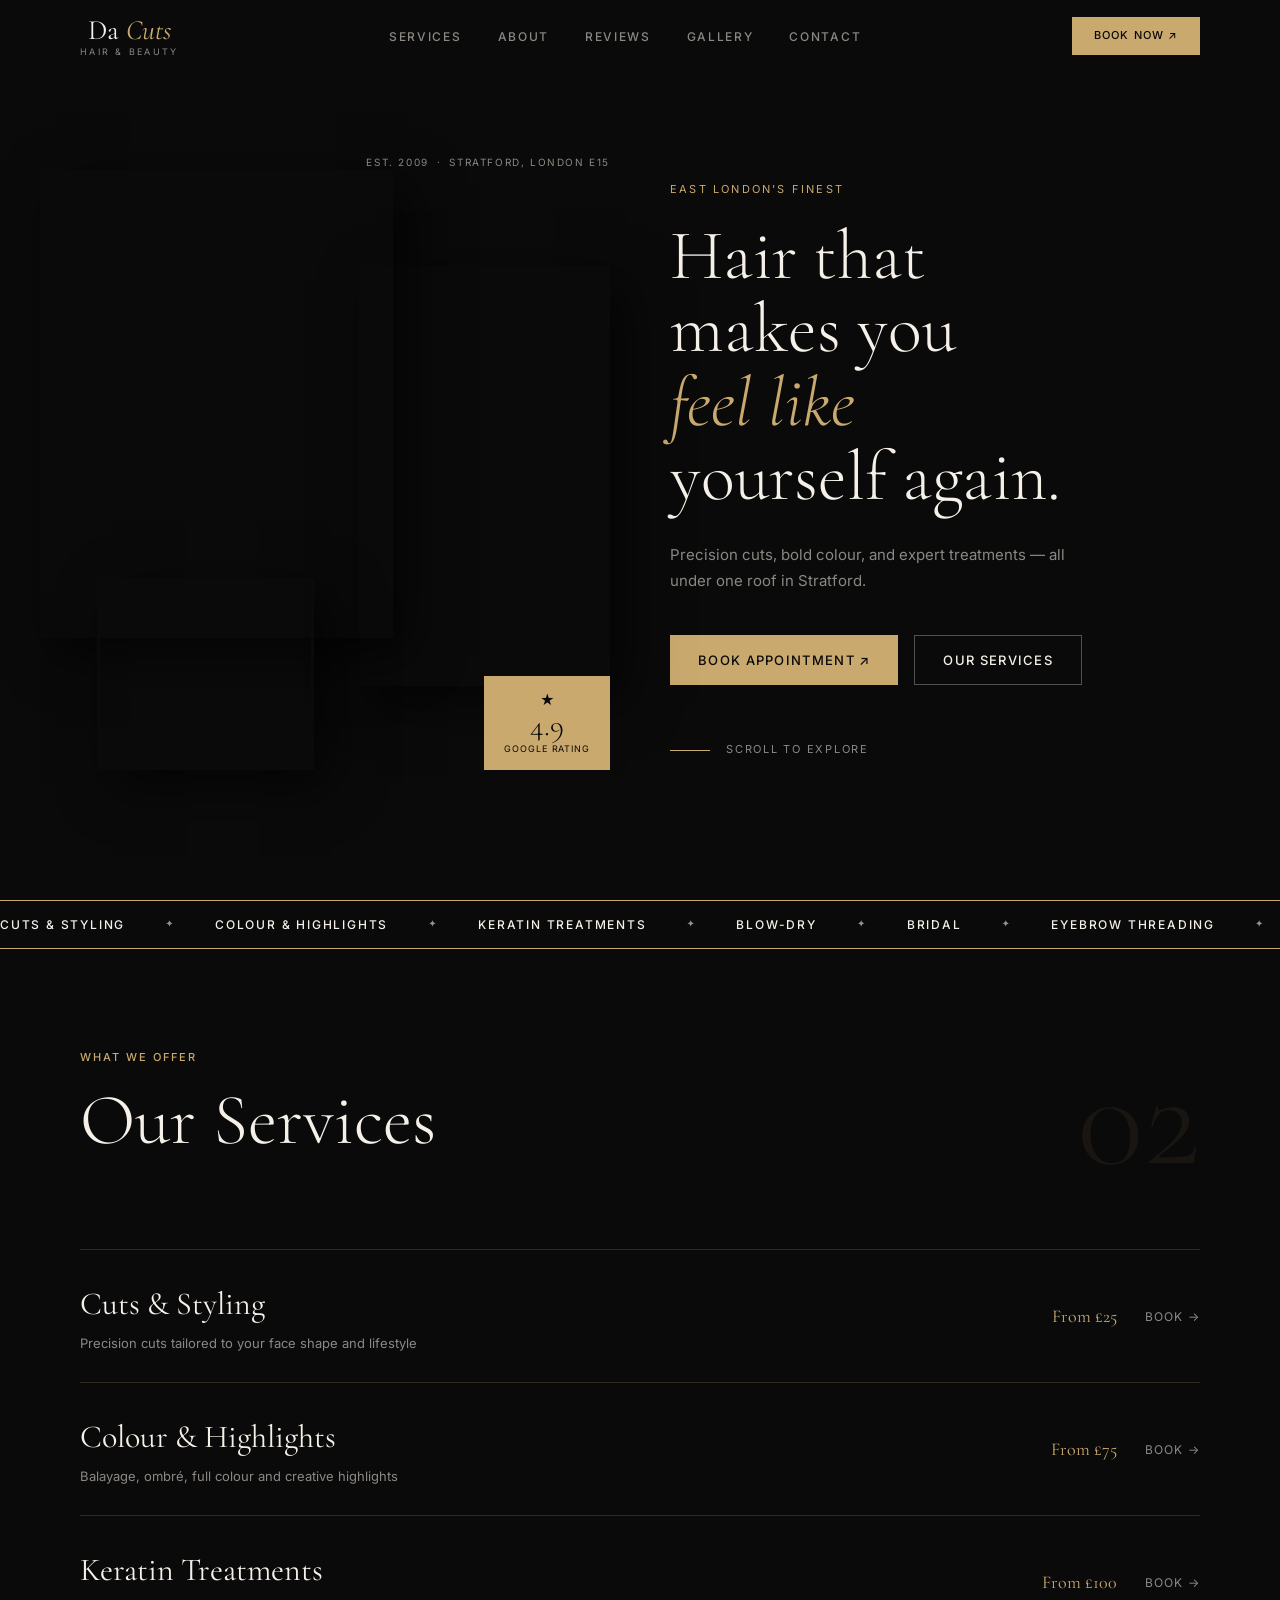
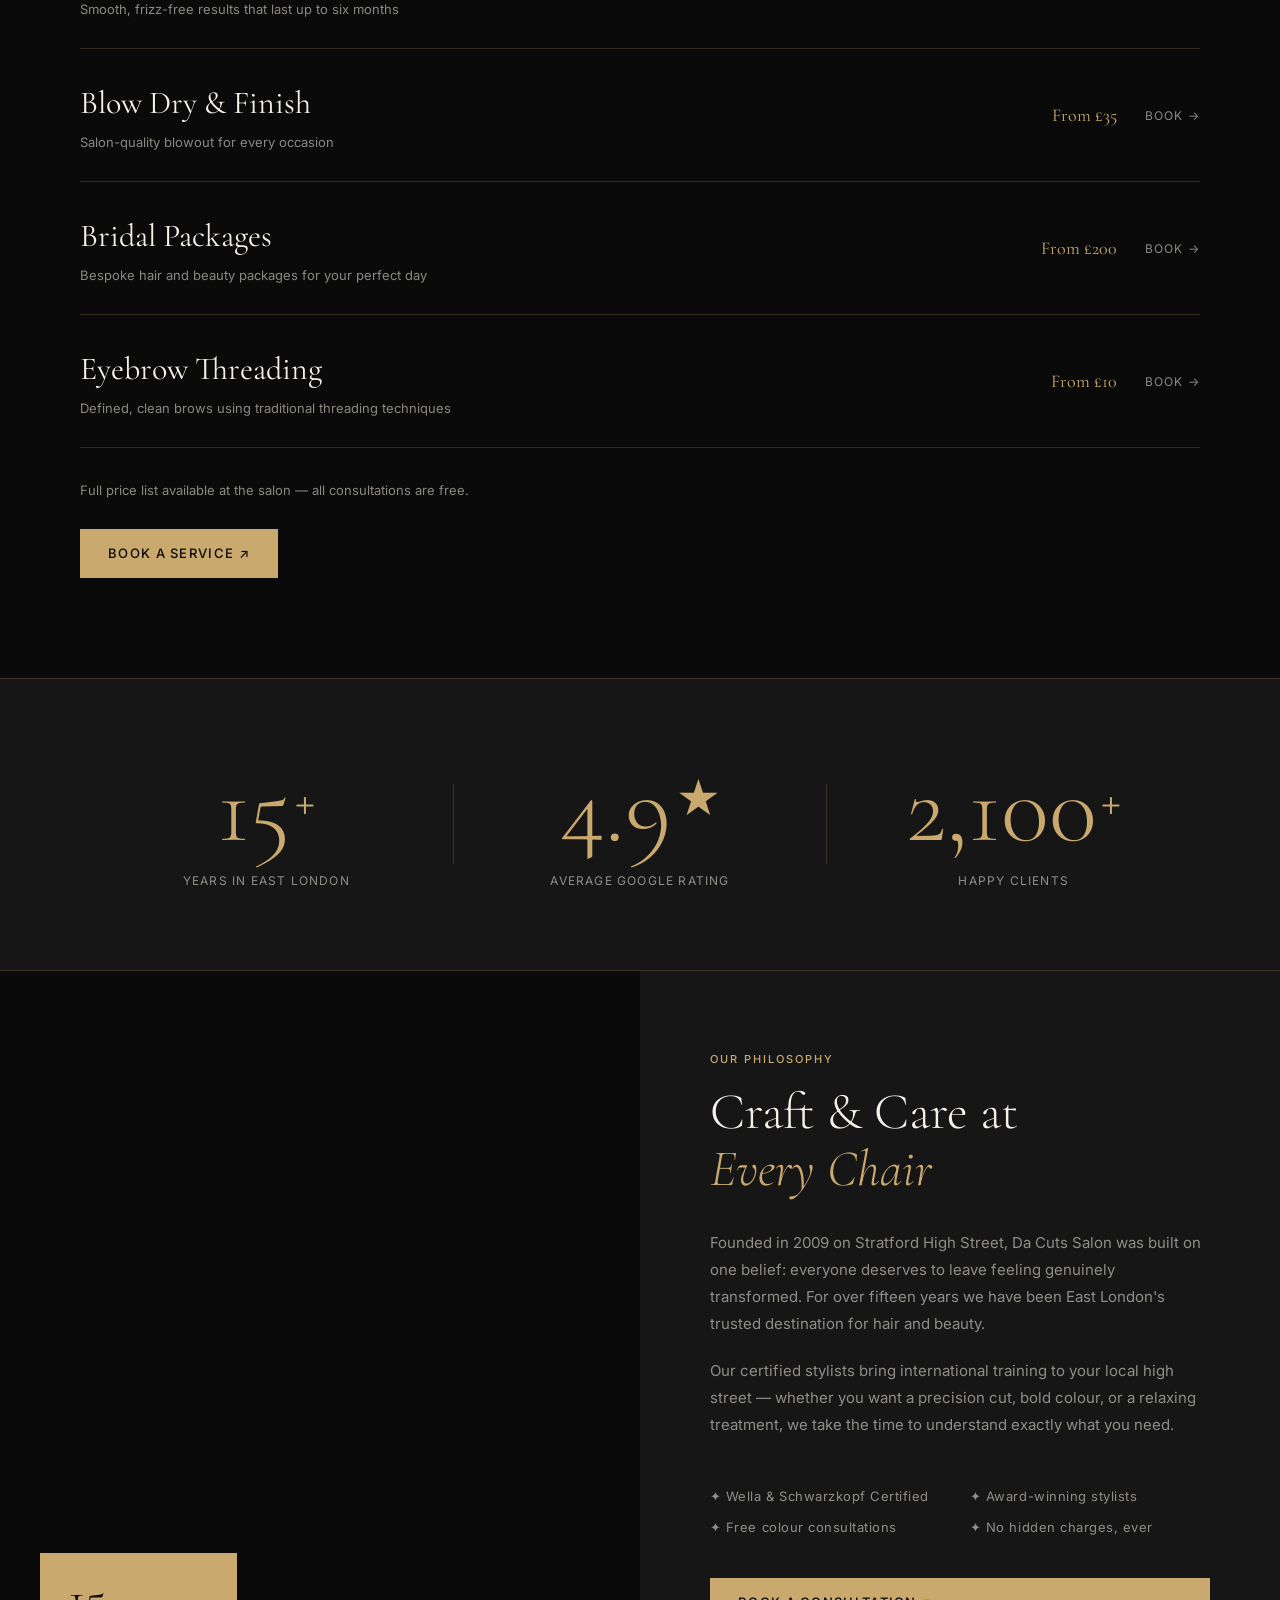
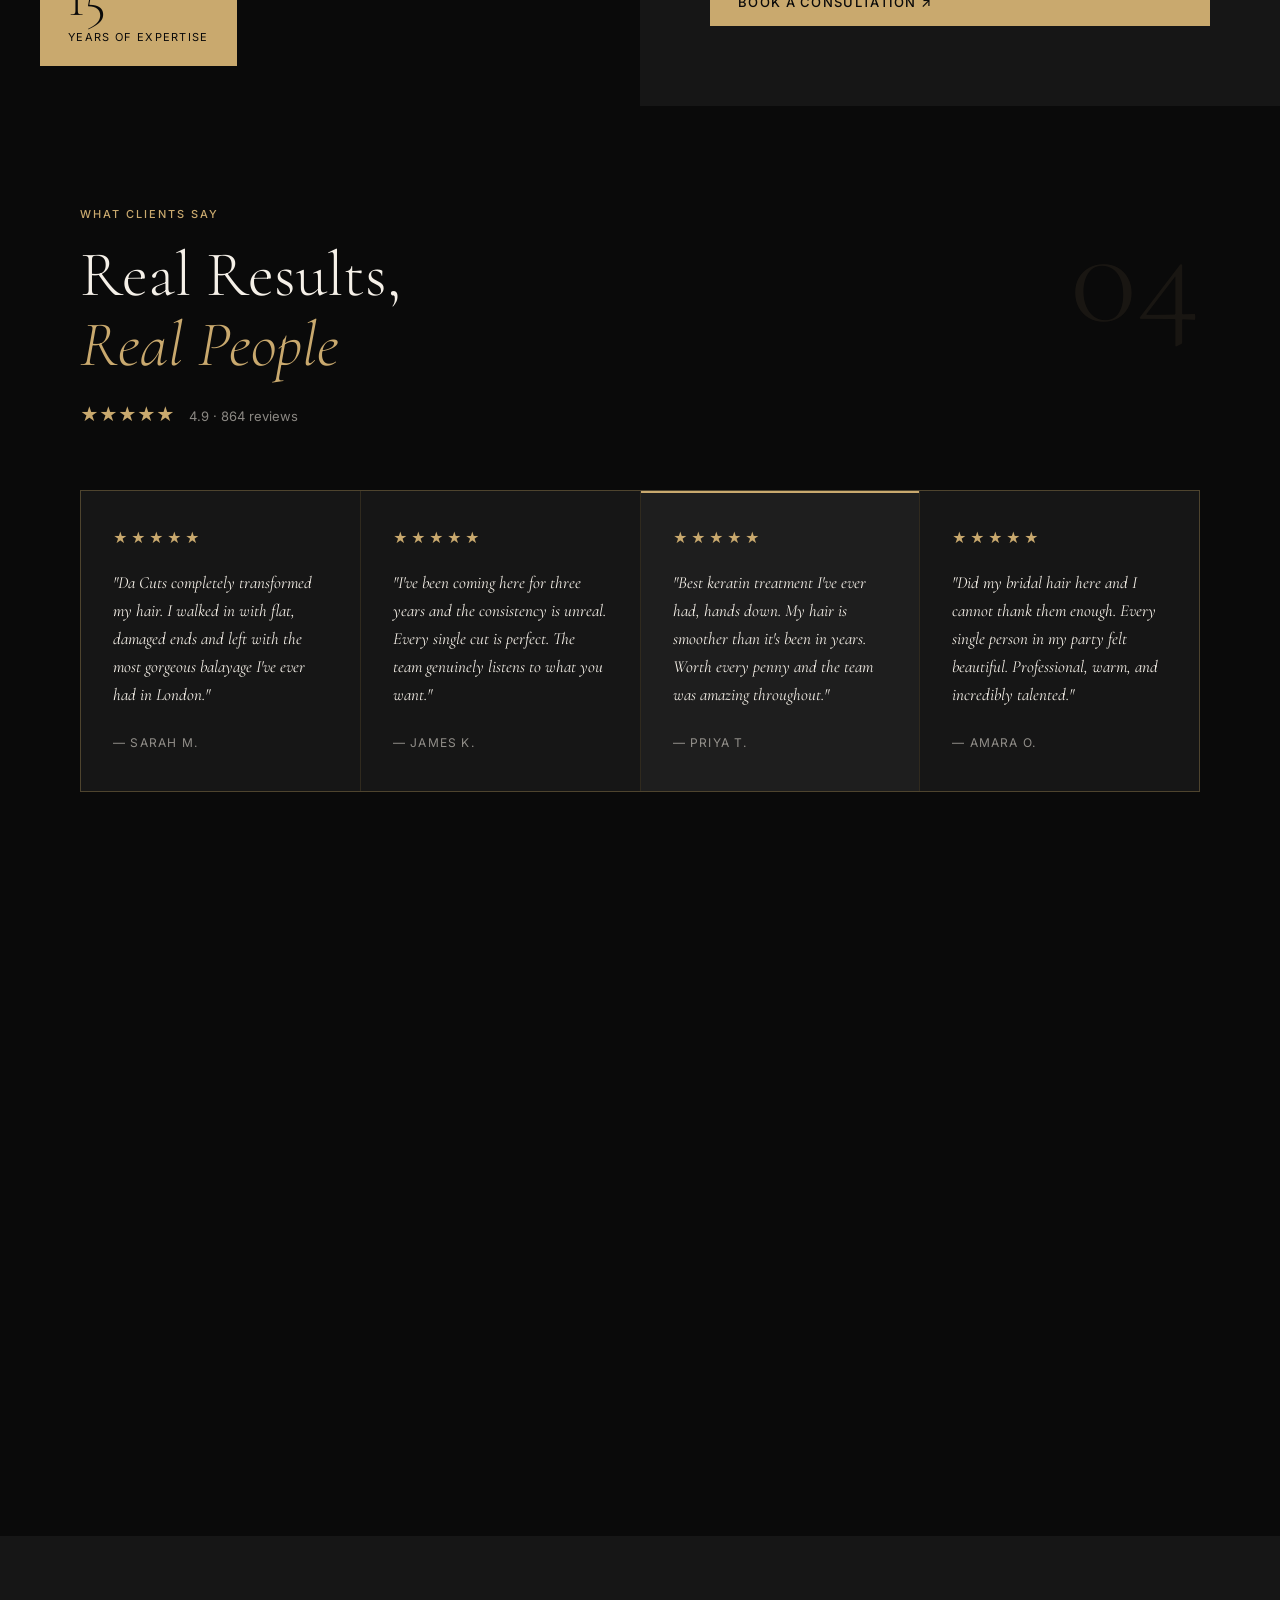
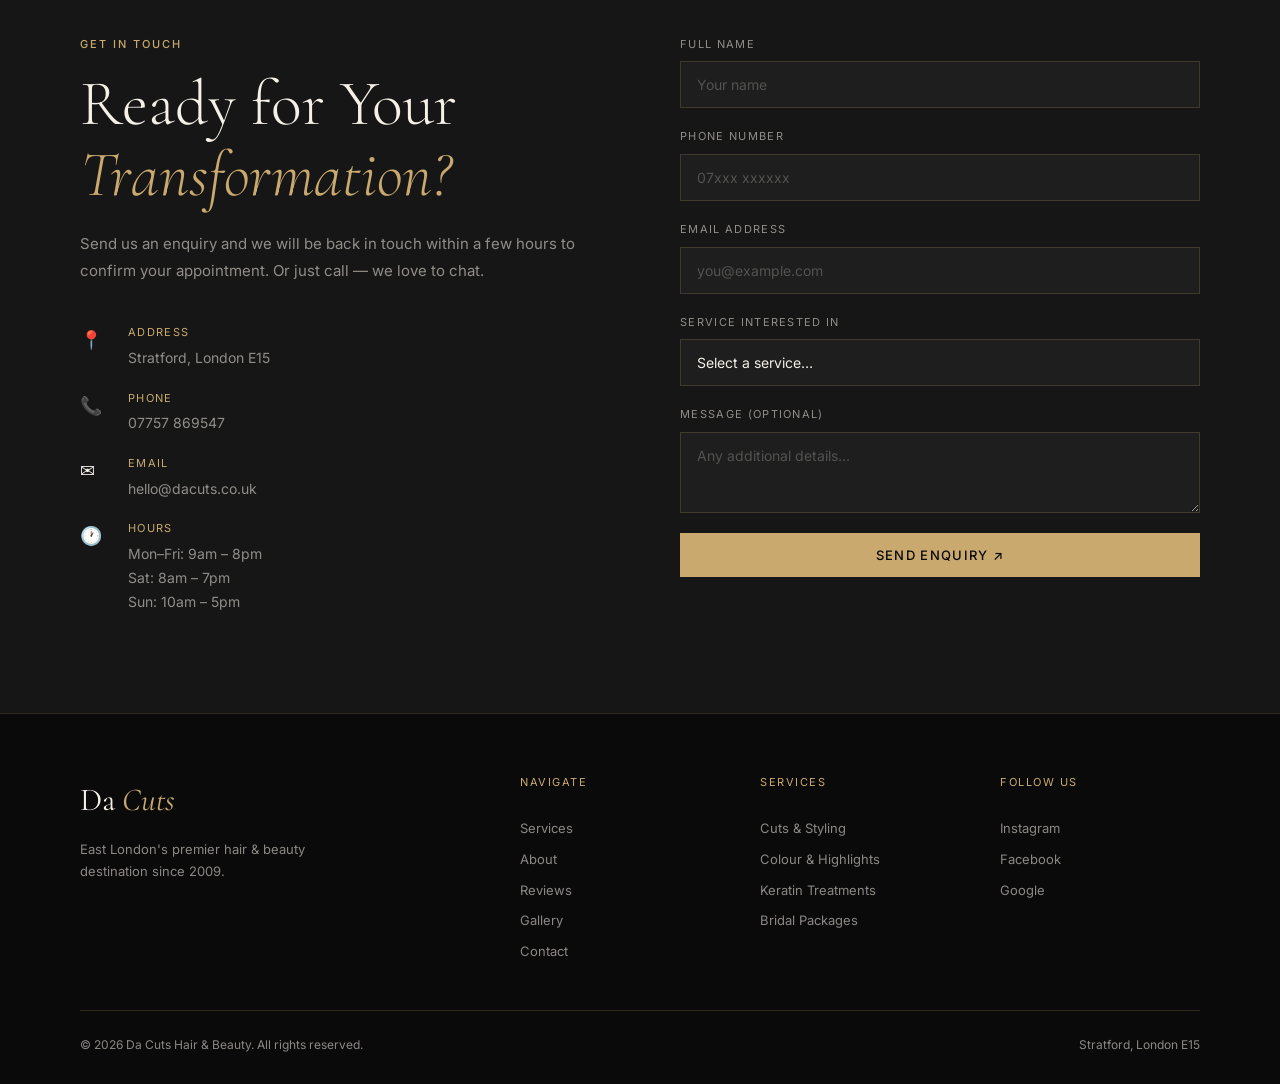
==== index.html @ ae8cd6e5 "Add files via upload" ====
<!DOCTYPE html>
<html lang="en">
<head>
  <meta charset="UTF-8" />
  <meta name="viewport" content="width=device-width, initial-scale=1.0" />
  <title>Da Cuts – Hair & Beauty | East London</title>
  <meta name="description" content="East London's premier hair salon. Award-winning stylists offering cuts, colour, keratin treatments, bridal packages and more in Stratford, London E15." />
  <link rel="preconnect" href="https://fonts.googleapis.com" />
  <link rel="preconnect" href="https://fonts.gstatic.com" crossorigin />
  <link href="https://fonts.googleapis.com/css2?family=Cormorant+Garamond:ital,wght@0,300;0,400;0,500;0,600;1,300;1,400&family=Inter:wght@300;400;500;600&display=swap" rel="stylesheet" />
  <link rel="stylesheet" href="styles.css" />
</head>
<body>

  <!-- NAV -->
  <nav class="nav" id="nav">
    <div class="nav__inner">
      <a href="#hero" class="nav__logo">
        <span class="nav__logo-serif">Da <em>Cuts</em></span>
        <span class="nav__logo-sub">Hair &amp; Beauty</span>
      </a>
      <ul class="nav__links">
        <li><a href="#services" class="nav__link">Services</a></li>
        <li><a href="#about" class="nav__link">About</a></li>
        <li><a href="#testimonials" class="nav__link">Reviews</a></li>
        <li><a href="#gallery" class="nav__link">Gallery</a></li>
        <li><a href="#contact" class="nav__link">Contact</a></li>
      </ul>
      <a href="#contact" class="btn btn--gold nav__cta">Book Now ↗</a>
      <button class="nav__hamburger" id="hamburger" aria-label="Open menu">
        <span></span><span></span><span></span>
      </button>
    </div>
  </nav>

  <!-- MOBILE MENU -->
  <div class="mobile-menu" id="mobileMenu">
    <button class="mobile-menu__close" id="menuClose" aria-label="Close menu">✕</button>
    <nav class="mobile-menu__nav">
      <a href="#services" class="mobile-menu__link">Services</a>
      <a href="#about" class="mobile-menu__link">About</a>
      <a href="#testimonials" class="mobile-menu__link">Reviews</a>
      <a href="#gallery" class="mobile-menu__link">Gallery</a>
      <a href="#contact" class="mobile-menu__link">Contact</a>
    </nav>
    <a href="#contact" class="btn btn--gold mobile-menu__cta">Book Appointment</a>
  </div>

  <!-- HERO -->
  <section class="hero" id="hero">
    <div class="hero__inner">

      <!-- Collage of stacked images -->
      <div class="hero__collage">
        <div class="hero__col-img hero__col-img--a"></div>
        <div class="hero__col-img hero__col-img--b"></div>
        <div class="hero__col-img hero__col-img--c"></div>
        <div class="hero__col-tag">
          <span>Est. 2009</span>
          <span>·</span>
          <span>Stratford, London E15</span>
        </div>
        <div class="hero__col-badge">
          <span class="hero__col-badge-star">★</span>
          <span class="hero__col-badge-score">4.9</span>
          <span class="hero__col-badge-label">Google Rating</span>
        </div>
      </div>

      <!-- Text column -->
      <div class="hero__text">
        <p class="hero__eyebrow">East London's Finest</p>
        <h1 class="hero__headline">
          Hair that<br />makes you<br /><em>feel like</em><br />yourself again.
        </h1>
        <p class="hero__sub">
          Precision cuts, bold colour, and expert treatments — all under one roof in Stratford.
        </p>
        <div class="hero__actions">
          <a href="#contact" class="btn btn--gold">Book Appointment ↗</a>
          <a href="#services" class="btn btn--ghost">Our Services</a>
        </div>
        <div class="hero__scroll-hint">
          <span></span>
          <p>Scroll to explore</p>
        </div>
      </div>

    </div>
  </section>

  <!-- TICKER -->
  <div class="ticker">
    <div class="ticker__track">
      <span>Cuts &amp; Styling</span>
      <span class="ticker__dot">✦</span>
      <span>Colour &amp; Highlights</span>
      <span class="ticker__dot">✦</span>
      <span>Keratin Treatments</span>
      <span class="ticker__dot">✦</span>
      <span>Blow-Dry</span>
      <span class="ticker__dot">✦</span>
      <span>Bridal</span>
      <span class="ticker__dot">✦</span>
      <span>Eyebrow Threading</span>
      <span class="ticker__dot">✦</span>
      <span>Da Cuts</span>
      <span class="ticker__dot">✦</span>
      <span>Cuts &amp; Styling</span>
      <span class="ticker__dot">✦</span>
      <span>Colour &amp; Highlights</span>
      <span class="ticker__dot">✦</span>
      <span>Keratin Treatments</span>
      <span class="ticker__dot">✦</span>
      <span>Blow-Dry</span>
      <span class="ticker__dot">✦</span>
      <span>Bridal</span>
      <span class="ticker__dot">✦</span>
      <span>Eyebrow Threading</span>
      <span class="ticker__dot">✦</span>
      <span>Da Cuts</span>
      <span class="ticker__dot">✦</span>
    </div>
  </div>

  <!-- SERVICES -->
  <section class="services" id="services">
    <div class="container">
      <div class="services__header">
        <div>
          <p class="label">What We Offer</p>
          <h2 class="services__title">Our Services</h2>
        </div>
        <span class="section-number">02</span>
      </div>
      <div class="services__list">
        <div class="service-item">
          <div class="service-item__left">
            <h3>Cuts &amp; Styling</h3>
            <p>Precision cuts tailored to your face shape and lifestyle</p>
          </div>
          <div class="service-item__right">
            <span class="service-item__price">From £25</span>
            <a href="#contact" class="service-item__link">Book →</a>
          </div>
        </div>
        <div class="service-item">
          <div class="service-item__left">
            <h3>Colour &amp; Highlights</h3>
            <p>Balayage, ombré, full colour and creative highlights</p>
          </div>
          <div class="service-item__right">
            <span class="service-item__price">From £75</span>
            <a href="#contact" class="service-item__link">Book →</a>
          </div>
        </div>
        <div class="service-item">
          <div class="service-item__left">
            <h3>Keratin Treatments</h3>
            <p>Smooth, frizz-free results that last up to six months</p>
          </div>
          <div class="service-item__right">
            <span class="service-item__price">From £100</span>
            <a href="#contact" class="service-item__link">Book →</a>
          </div>
        </div>
        <div class="service-item service-item--mobile-hidden">
          <div class="service-item__left">
            <h3>Blow Dry &amp; Finish</h3>
            <p>Salon-quality blowout for every occasion</p>
          </div>
          <div class="service-item__right">
            <span class="service-item__price">From £35</span>
            <a href="#contact" class="service-item__link">Book →</a>
          </div>
        </div>
        <div class="service-item service-item--mobile-hidden">
          <div class="service-item__left">
            <h3>Bridal Packages</h3>
            <p>Bespoke hair and beauty packages for your perfect day</p>
          </div>
          <div class="service-item__right">
            <span class="service-item__price">From £200</span>
            <a href="#contact" class="service-item__link">Book →</a>
          </div>
        </div>
        <div class="service-item service-item--mobile-hidden">
          <div class="service-item__left">
            <h3>Eyebrow Threading</h3>
            <p>Defined, clean brows using traditional threading techniques</p>
          </div>
          <div class="service-item__right">
            <span class="service-item__price">From £10</span>
            <a href="#contact" class="service-item__link">Book →</a>
          </div>
        </div>
      </div>
      <p class="services__note">Full price list available at the salon — all consultations are free.</p>
      <div class="services__footer">
        <a href="services.html" class="btn btn--ghost services__view-all">View All Services →</a>
        <a href="#contact" class="btn btn--gold">Book a Service ↗</a>
      </div>
    </div>
  </section>

  <!-- STATS -->
  <section class="stats">
    <div class="container">
      <div class="stats__grid">
        <div class="stats__item">
          <span class="stats__number" data-target="15">0</span>
          <span class="stats__unit">+</span>
          <p class="stats__label">Years in East London</p>
        </div>
        <div class="stats__divider"></div>
        <div class="stats__item">
          <span class="stats__number" data-target="4.9" data-decimal>0</span>
          <span class="stats__unit">★</span>
          <p class="stats__label">Average Google Rating</p>
        </div>
        <div class="stats__divider"></div>
        <div class="stats__item">
          <span class="stats__number" data-target="2100">0</span>
          <span class="stats__unit">+</span>
          <p class="stats__label">Happy Clients</p>
        </div>
      </div>
    </div>
  </section>

  <!-- PHOTO FEATURE -->
  <section class="photo-feature">
    <div class="photo-feature__image">
      <div class="photo-feature__badge">
        <span class="photo-feature__badge-number">15</span>
        <span class="photo-feature__badge-text">Years of Expertise</span>
      </div>
    </div>
    <div class="photo-feature__content">
      <p class="label">Our Philosophy</p>
      <h2>Craft &amp; Care at<br /><em>Every Chair</em></h2>
      <p class="photo-feature__body">
        Founded in 2009 on Stratford High Street, Da Cuts Salon was built on one belief: everyone deserves to leave feeling genuinely transformed. For over fifteen years we have been East London's trusted destination for hair and beauty.
      </p>
      <p class="photo-feature__body">
        Our certified stylists bring international training to your local high street — whether you want a precision cut, bold colour, or a relaxing treatment, we take the time to understand exactly what you need.
      </p>
      <ul class="photo-feature__perks">
        <li>✦ Wella &amp; Schwarzkopf Certified</li>
        <li>✦ Award-winning stylists</li>
        <li>✦ Free colour consultations</li>
        <li>✦ No hidden charges, ever</li>
      </ul>
      <a href="#contact" class="btn btn--gold">Book a Consultation ↗</a>
    </div>
  </section>

  <!-- TESTIMONIALS -->
  <section class="testimonials" id="testimonials">
    <div class="container">
      <div class="testimonials__header">
        <div>
          <p class="label">What Clients Say</p>
          <h2>Real Results,<br /><em>Real People</em></h2>
          <div class="testimonials__rating">
            <span class="stars">★★★★★</span>
            <span class="testimonials__rating-text">4.9 · 864 reviews</span>
          </div>
        </div>
        <span class="section-number">04</span>
      </div>
      <div class="testimonials__grid">
        <div class="testimonial-card">
          <p class="testimonial-card__stars">★★★★★</p>
          <blockquote>"Da Cuts completely transformed my hair. I walked in with flat, damaged ends and left with the most gorgeous balayage I've ever had in London."</blockquote>
          <cite>— Sarah M.</cite>
        </div>
        <div class="testimonial-card">
          <p class="testimonial-card__stars">★★★★★</p>
          <blockquote>"I've been coming here for three years and the consistency is unreal. Every single cut is perfect. The team genuinely listens to what you want."</blockquote>
          <cite>— James K.</cite>
        </div>
        <div class="testimonial-card testimonial-card--featured">
          <p class="testimonial-card__stars">★★★★★</p>
          <blockquote>"Best keratin treatment I've ever had, hands down. My hair is smoother than it's been in years. Worth every penny and the team was amazing throughout."</blockquote>
          <cite>— Priya T.</cite>
        </div>
        <div class="testimonial-card">
          <p class="testimonial-card__stars">★★★★★</p>
          <blockquote>"Did my bridal hair here and I cannot thank them enough. Every single person in my party felt beautiful. Professional, warm, and incredibly talented."</blockquote>
          <cite>— Amara O.</cite>
        </div>
      </div>
      <div class="testimonials__dots" id="testimonialDots" aria-hidden="true">
        <button class="testimonials__dot active"></button>
        <button class="testimonials__dot"></button>
        <button class="testimonials__dot"></button>
        <button class="testimonials__dot"></button>
      </div>
    </div>
  </section>

  <!-- GALLERY -->
  <section class="gallery" id="gallery">
    <div class="gallery__grid" id="gallerySlider">
      <div class="gallery__cell gallery__cell--1">
        <div class="gallery__overlay"><span>Colour</span></div>
      </div>
      <div class="gallery__cell gallery__cell--2">
        <div class="gallery__overlay"><span>Styling</span></div>
      </div>
      <div class="gallery__cell gallery__cell--3">
        <div class="gallery__overlay"><span>Keratin</span></div>
      </div>
      <div class="gallery__cell gallery__cell--4">
        <div class="gallery__overlay"><span>Bridal</span></div>
      </div>
      <div class="gallery__cell gallery__cell--5">
        <div class="gallery__overlay"><span>Cuts</span></div>
      </div>
      <div class="gallery__cell gallery__cell--6">
        <div class="gallery__overlay"><span>Finish</span></div>
      </div>
    </div>
    <div class="gallery__dots" id="galleryDots" aria-hidden="true"></div>
  </section>

  <!-- CONTACT / CTA -->
  <section class="contact" id="contact">
    <div class="container">
      <div class="contact__grid">
        <div class="contact__left">
          <p class="label">Get in Touch</p>
          <h2 class="contact__headline">Ready for Your<br /><em>Transformation?</em></h2>
          <p class="contact__body">Send us an enquiry and we will be back in touch within a few hours to confirm your appointment. Or just call — we love to chat.</p>
          <div class="contact__details">
            <div class="contact__detail">
              <span class="contact__icon">📍</span>
              <div>
                <p class="contact__detail-label">Address</p>
                <p>Stratford, London E15</p>
              </div>
            </div>
            <div class="contact__detail">
              <span class="contact__icon">📞</span>
              <div>
                <p class="contact__detail-label">Phone</p>
                <p>07757 869547</p>
              </div>
            </div>
            <div class="contact__detail">
              <span class="contact__icon">✉</span>
              <div>
                <p class="contact__detail-label">Email</p>
                <p>hello@dacuts.co.uk</p>
              </div>
            </div>
            <div class="contact__detail">
              <span class="contact__icon">🕐</span>
              <div>
                <p class="contact__detail-label">Hours</p>
                <p>Mon–Fri: 9am – 8pm</p>
                <p>Sat: 8am – 7pm</p>
                <p>Sun: 10am – 5pm</p>
              </div>
            </div>
          </div>
        </div>
        <div class="contact__right">
          <form class="contact-form" id="contactForm">
            <div class="form-group">
              <label for="name">Full Name</label>
              <input type="text" id="name" name="name" placeholder="Your name" required />
            </div>
            <div class="form-group">
              <label for="phone">Phone Number</label>
              <input type="tel" id="phone" name="phone" placeholder="07xxx xxxxxx" required />
            </div>
            <div class="form-group">
              <label for="email">Email Address</label>
              <input type="email" id="email" name="email" placeholder="you@example.com" required />
            </div>
            <div class="form-group">
              <label for="service">Service Interested In</label>
              <select id="service" name="service">
                <option value="">Select a service…</option>
                <option>Cuts &amp; Styling</option>
                <option>Colour &amp; Highlights</option>
                <option>Keratin Treatment</option>
                <option>Blow Dry &amp; Finish</option>
                <option>Bridal Package</option>
                <option>Eyebrow Threading</option>
                <option>Other / Not Sure</option>
              </select>
            </div>
            <div class="form-group">
              <label for="message">Message (optional)</label>
              <textarea id="message" name="message" rows="3" placeholder="Any additional details…"></textarea>
            </div>
            <button type="submit" class="btn btn--gold btn--full">Send Enquiry ↗</button>
          </form>
        </div>
      </div>
    </div>
  </section>

  <!-- FOOTER -->
  <footer class="footer">
    <div class="container">
      <div class="footer__top">
        <div class="footer__brand">
          <span class="footer__logo">Da <em>Cuts</em></span>
          <p>East London's premier hair &amp; beauty destination since 2009.</p>
        </div>
        <div class="footer__links">
          <p class="footer__links-heading">Navigate</p>
          <a href="#services">Services</a>
          <a href="#about">About</a>
          <a href="#testimonials">Reviews</a>
          <a href="#gallery">Gallery</a>
          <a href="#contact">Contact</a>
        </div>
        <div class="footer__links">
          <p class="footer__links-heading">Services</p>
          <a href="#contact">Cuts &amp; Styling</a>
          <a href="#contact">Colour &amp; Highlights</a>
          <a href="#contact">Keratin Treatments</a>
          <a href="#contact">Bridal Packages</a>
        </div>
        <div class="footer__social">
          <p class="footer__links-heading">Follow Us</p>
          <a href="#">Instagram</a>
          <a href="#">Facebook</a>
          <a href="#">Google</a>
        </div>
      </div>
      <div class="footer__bottom">
        <p>© 2026 Da Cuts Hair &amp; Beauty. All rights reserved.</p>
        <p>Stratford, London E15</p>
      </div>
    </div>
  </footer>

  <script src="main.js"></script>
</body>
</html>
---- styles.css ----
/* ─── RESET & BASE ─────────────────────────────────────────── */
*, *::before, *::after { box-sizing: border-box; margin: 0; padding: 0; }

:root {
  --gold: #C9A96E;
  --gold-light: #E8D5A3;
  --gold-dark: #A07840;
  --black: #0A0A0A;
  --dark: #111111;
  --dark-2: #161616;
  --dark-3: #1E1E1E;
  --mid: #2A2A2A;
  --border: rgba(201,169,110,0.2);
  --text: #F5F0E8;
  --text-muted: rgba(245,240,232,0.55);
  --cream: #F9F4EC;

  --font-serif: 'Cormorant Garamond', Georgia, serif;
  --font-sans: 'Inter', system-ui, sans-serif;

  --ease: cubic-bezier(0.25, 0.46, 0.45, 0.94);
  --ease-out: cubic-bezier(0.16, 1, 0.3, 1);
}

html { scroll-behavior: smooth; }

body {
  font-family: var(--font-sans);
  background: var(--black);
  color: var(--text);
  font-size: 16px;
  line-height: 1.6;
  overflow-x: hidden;
}

img { display: block; max-width: 100%; }

a { color: inherit; text-decoration: none; }

/* ─── UTILITIES ─────────────────────────────────────────────── */
.container {
  max-width: 1200px;
  margin: 0 auto;
  padding: 0 40px;
}

.label {
  font-family: var(--font-sans);
  font-size: 11px;
  font-weight: 500;
  letter-spacing: 0.18em;
  text-transform: uppercase;
  color: var(--gold);
  margin-bottom: 16px;
}

.section-number {
  font-family: var(--font-serif);
  font-size: clamp(80px, 12vw, 140px);
  font-weight: 300;
  color: rgba(201,169,110,0.08);
  line-height: 1;
  user-select: none;
}

.btn {
  display: inline-flex;
  align-items: center;
  gap: 8px;
  padding: 14px 28px;
  font-family: var(--font-sans);
  font-size: 13px;
  font-weight: 500;
  letter-spacing: 0.1em;
  text-transform: uppercase;
  border: none;
  cursor: pointer;
  transition: all 0.3s var(--ease);
}

.btn--gold {
  background: var(--gold);
  color: var(--black);
}
.btn--gold:hover {
  background: var(--gold-light);
  transform: translateY(-2px);
  box-shadow: 0 8px 30px rgba(201,169,110,0.3);
}

.btn--ghost {
  background: transparent;
  color: var(--text);
  border: 1px solid rgba(245,240,232,0.3);
}
.btn--ghost:hover {
  border-color: var(--gold);
  color: var(--gold);
}

.btn--full { width: 100%; justify-content: center; }

/* ─── NAV ───────────────────────────────────────────────────── */
.nav {
  position: fixed;
  top: 0;
  left: 0;
  right: 0;
  z-index: 100;
  transition: background 0.4s var(--ease), border-color 0.4s;
  border-bottom: 1px solid transparent;
}

.nav.scrolled {
  background: rgba(10,10,10,0.95);
  backdrop-filter: blur(12px);
  border-color: var(--border);
}

.nav__inner {
  max-width: 1200px;
  margin: 0 auto;
  padding: 0 40px;
  height: 72px;
  display: flex;
  align-items: center;
  justify-content: space-between;
}

.nav__info {
  display: flex;
  align-items: center;
  gap: 10px;
  font-size: 11px;
  letter-spacing: 0.12em;
  text-transform: uppercase;
  color: var(--text-muted);
}

.nav__dot { color: var(--gold); }

.nav__links {
  display: flex;
  align-items: center;
  gap: 36px;
  list-style: none;
}

.nav__link {
  font-size: 12px;
  font-weight: 500;
  letter-spacing: 0.14em;
  text-transform: uppercase;
  color: var(--text-muted);
  transition: color 0.2s;
  position: relative;
}

.nav__link::after {
  content: '';
  position: absolute;
  bottom: -4px;
  left: 0;
  right: 0;
  height: 1px;
  background: var(--gold);
  transform: scaleX(0);
  transition: transform 0.25s var(--ease);
}

.nav__link:hover { color: var(--text); }
.nav__link:hover::after { transform: scaleX(1); }

.nav__cta {
  padding: 10px 22px;
  font-size: 11px;
}

.nav__logo {
  display: flex;
  flex-direction: column;
  align-items: center;
  line-height: 1.1;
}

.nav__logo-serif {
  font-family: var(--font-serif);
  font-size: 28px;
  font-weight: 400;
  color: var(--text);
}

.nav__logo-serif em {
  font-style: italic;
  color: var(--gold);
}

.nav__logo-sub {
  font-size: 9px;
  letter-spacing: 0.25em;
  text-transform: uppercase;
  color: var(--text-muted);
  margin-top: 2px;
}

.nav__hamburger {
  background: none;
  border: none;
  cursor: pointer;
  display: none;
  flex-direction: column;
  gap: 5px;
  padding: 4px;
}

.nav__hamburger span {
  display: block;
  width: 24px;
  height: 1px;
  background: var(--text);
  transition: all 0.3s var(--ease);
}

.nav__hamburger:hover span { background: var(--gold); }

@media (max-width: 768px) {
  .nav__links,
  .nav__cta { display: none; }
  .nav__hamburger { display: flex; }
  .nav__inner { justify-content: space-between; }
}

/* ─── MOBILE MENU ───────────────────────────────────────────── */
.mobile-menu {
  position: fixed;
  inset: 0;
  background: var(--dark);
  z-index: 200;
  display: flex;
  flex-direction: column;
  align-items: center;
  justify-content: center;
  gap: 32px;
  opacity: 0;
  pointer-events: none;
  transition: opacity 0.4s var(--ease);
}

.mobile-menu.open {
  opacity: 1;
  pointer-events: all;
}

.mobile-menu__close {
  position: absolute;
  top: 28px;
  right: 40px;
  background: none;
  border: none;
  color: var(--text);
  font-size: 20px;
  cursor: pointer;
}

.mobile-menu__nav {
  display: flex;
  flex-direction: column;
  align-items: center;
  gap: 24px;
}

.mobile-menu__link {
  font-family: var(--font-serif);
  font-size: 36px;
  color: var(--text);
  transition: color 0.2s;
}

.mobile-menu__link:hover { color: var(--gold); }

/* ─── HERO ──────────────────────────────────────────────────── */
.hero {
  min-height: 100vh;
  background: var(--black);
  display: flex;
  align-items: center;
  padding: 120px 40px 80px;
  overflow: hidden;
}

.hero__inner {
  max-width: 1200px;
  margin: 0 auto;
  width: 100%;
  display: grid;
  grid-template-columns: 1fr 1fr;
  gap: 60px;
  align-items: center;
}

/* ── Collage ── */
.hero__collage {
  position: relative;
  height: 600px;
}

.hero__col-img {
  position: absolute;
  background-size: cover;
  background-position: center;
}

/* Large image: left, spans most of the height */
.hero__col-img--a {
  width: 62%;
  height: 78%;
  top: 0;
  left: 0;
  background-image: url('https://images.unsplash.com/photo-1560066984-138dadb4c035?w=800&q=80');
  box-shadow: 16px 16px 48px rgba(0,0,0,0.6);
  z-index: 2;
}

/* Tall narrow image: right side, offset downward */
.hero__col-img--b {
  width: 44%;
  height: 70%;
  top: 16%;
  right: 0;
  background-image: url('https://images.unsplash.com/photo-1595476108010-b4d1f102b1b1?w=700&q=80');
  box-shadow: 16px 16px 48px rgba(0,0,0,0.6);
  z-index: 3;
}

/* Small accent image: bottom left, overlapping */
.hero__col-img--c {
  width: 38%;
  height: 32%;
  bottom: 0;
  left: 10%;
  background-image: url('https://images.unsplash.com/photo-1487412947147-5cebf100ffc2?w=500&q=80');
  background-position: center top;
  box-shadow: 16px 16px 48px rgba(0,0,0,0.6);
  z-index: 4;
  border: 3px solid var(--black);
}

/* "Est. 2009" tag pinned to top-right corner of collage */
.hero__col-tag {
  position: absolute;
  top: -16px;
  right: 0;
  display: flex;
  align-items: center;
  gap: 8px;
  font-size: 10px;
  letter-spacing: 0.16em;
  text-transform: uppercase;
  color: var(--text-muted);
  z-index: 5;
}

/* Gold rating badge */
.hero__col-badge {
  position: absolute;
  bottom: 0;
  right: 0;
  background: var(--gold);
  color: var(--black);
  padding: 16px 20px;
  display: flex;
  flex-direction: column;
  align-items: center;
  z-index: 5;
  line-height: 1.1;
}

.hero__col-badge-star { font-size: 14px; margin-bottom: 2px; }
.hero__col-badge-score { font-family: var(--font-serif); font-size: 30px; font-weight: 300; }
.hero__col-badge-label { font-size: 9px; letter-spacing: 0.1em; text-transform: uppercase; margin-top: 2px; }

/* ── Text column ── */
.hero__text {
  display: flex;
  flex-direction: column;
  align-items: flex-start;
  gap: 0;
}

.hero__eyebrow {
  font-size: 11px;
  letter-spacing: 0.2em;
  text-transform: uppercase;
  color: var(--gold);
  margin-bottom: 20px;
}

.hero__headline {
  font-family: var(--font-serif);
  font-size: clamp(48px, 5.5vw, 82px);
  font-weight: 300;
  line-height: 1.05;
  color: var(--text);
  margin-bottom: 28px;
}

.hero__headline em {
  font-style: italic;
  color: var(--gold);
}

.hero__sub {
  font-size: 15px;
  color: var(--text-muted);
  line-height: 1.75;
  max-width: 400px;
  margin-bottom: 40px;
}

.hero__actions {
  display: flex;
  gap: 16px;
  flex-wrap: wrap;
  margin-bottom: 56px;
}

.hero__scroll-hint {
  display: flex;
  align-items: center;
  gap: 16px;
  font-size: 11px;
  letter-spacing: 0.16em;
  text-transform: uppercase;
  color: var(--text-muted);
}

.hero__scroll-hint span {
  display: block;
  width: 40px;
  height: 1px;
  background: var(--gold);
  animation: scrollPulse 2s ease-in-out infinite;
}

@keyframes scrollPulse {
  0%, 100% { width: 40px; opacity: 1; }
  50%       { width: 60px; opacity: 0.5; }
}

/* ─── TICKER ────────────────────────────────────────────────── */
.ticker {
  background: transparent;
  border-top: 1px solid var(--gold);
  border-bottom: 1px solid var(--gold);
  overflow: hidden;
  padding: 14px 0;
}

.ticker__track {
  display: flex;
  gap: 40px;
  white-space: nowrap;
  animation: ticker 28s linear infinite;
  width: max-content;
}

.ticker__track span {
  font-size: 12px;
  font-weight: 500;
  letter-spacing: 0.15em;
  text-transform: uppercase;
  color: var(--text);
}

.ticker__dot {
  font-size: 10px !important;
  opacity: 0.6;
}

@keyframes ticker {
  from { transform: translateX(0); }
  to   { transform: translateX(-50%); }
}

/* ─── SERVICES ──────────────────────────────────────────────── */
.services {
  padding: 100px 0;
  background: var(--black);
}

.services__header {
  display: flex;
  align-items: flex-start;
  justify-content: space-between;
  margin-bottom: 60px;
}

.services__title {
  font-family: var(--font-serif);
  font-size: clamp(40px, 6vw, 72px);
  font-weight: 300;
  line-height: 1.05;
}

.service-item {
  display: flex;
  align-items: center;
  justify-content: space-between;
  padding: 28px 0;
  border-bottom: 1px solid var(--border);
  gap: 20px;
  transition: all 0.3s var(--ease);
  cursor: default;
}

.service-item:first-of-type { border-top: 1px solid var(--border); }

.service-item:hover {
  padding-left: 16px;
}

.service-item:hover h3 { color: var(--gold); }

.service-item h3 {
  font-family: var(--font-serif);
  font-size: clamp(22px, 3vw, 32px);
  font-weight: 400;
  transition: color 0.3s;
}

.service-item p {
  font-size: 13px;
  color: var(--text-muted);
  margin-top: 4px;
  max-width: 400px;
}

.service-item__right {
  display: flex;
  align-items: center;
  gap: 28px;
  flex-shrink: 0;
}

.service-item__price {
  font-family: var(--font-serif);
  font-size: 18px;
  color: var(--gold);
  white-space: nowrap;
}

.service-item__link {
  font-size: 12px;
  letter-spacing: 0.1em;
  text-transform: uppercase;
  color: var(--text-muted);
  transition: color 0.3s;
  white-space: nowrap;
}

.service-item:hover .service-item__link { color: var(--gold); }

.services__note {
  font-size: 13px;
  color: var(--text-muted);
  margin-top: 32px;
  margin-bottom: 28px;
}

.services__footer {
  display: flex;
  align-items: center;
  gap: 16px;
  flex-wrap: wrap;
}

/* Hidden on mobile, visible on desktop */
.services__view-all { display: none; }

/* Dots hidden on desktop — shown only via mobile media query */
.testimonials__dots { display: none; }
.gallery__dots { display: none; }

/* ─── STATS ─────────────────────────────────────────────────── */
.stats {
  padding: 60px 0;
  background: var(--dark-2);
  border-top: 1px solid var(--border);
  border-bottom: 1px solid var(--border);
}

.stats__grid {
  display: flex;
  align-items: center;
  justify-content: center;
  gap: 0;
}

.stats__item {
  flex: 1;
  text-align: center;
  padding: 20px 40px;
}

.stats__number {
  font-family: var(--font-serif);
  font-size: clamp(60px, 8vw, 100px);
  font-weight: 300;
  color: var(--gold);
  line-height: 1;
  display: inline-block;
}

.stats__unit {
  font-family: var(--font-serif);
  font-size: clamp(30px, 4vw, 50px);
  color: var(--gold);
  vertical-align: top;
  margin-top: 8px;
}

.stats__label {
  font-size: 12px;
  letter-spacing: 0.1em;
  text-transform: uppercase;
  color: var(--text-muted);
  margin-top: 12px;
}

.stats__divider {
  width: 1px;
  height: 80px;
  background: var(--border);
  flex-shrink: 0;
}

/* ─── PHOTO FEATURE ─────────────────────────────────────────── */
.photo-feature {
  display: grid;
  grid-template-columns: 1fr 1fr;
  min-height: 700px;
}

.photo-feature__image {
  position: relative;
  background-image: url('https://images.unsplash.com/photo-1595476108010-b4d1f102b1b1?w=900&q=80');
  background-size: cover;
  background-position: center;
}

.photo-feature__badge {
  position: absolute;
  bottom: 40px;
  left: 40px;
  background: var(--gold);
  color: var(--black);
  padding: 20px 28px;
  display: flex;
  flex-direction: column;
  align-items: flex-start;
}

.photo-feature__badge-number {
  font-family: var(--font-serif);
  font-size: 52px;
  font-weight: 300;
  line-height: 1;
}

.photo-feature__badge-text {
  font-size: 11px;
  letter-spacing: 0.12em;
  text-transform: uppercase;
  margin-top: 4px;
}

.photo-feature__content {
  background: var(--dark-2);
  padding: 80px 70px;
  display: flex;
  flex-direction: column;
  justify-content: center;
}

.photo-feature__content h2 {
  font-family: var(--font-serif);
  font-size: clamp(38px, 4vw, 58px);
  font-weight: 300;
  line-height: 1.1;
  margin-bottom: 32px;
}

.photo-feature__content h2 em {
  font-style: italic;
  color: var(--gold);
}

.photo-feature__body {
  font-size: 15px;
  color: var(--text-muted);
  line-height: 1.8;
  margin-bottom: 20px;
}

.photo-feature__perks {
  list-style: none;
  display: grid;
  grid-template-columns: 1fr 1fr;
  gap: 10px 20px;
  margin: 28px 0 40px;
}

.photo-feature__perks li {
  font-size: 13px;
  color: var(--text-muted);
  letter-spacing: 0.04em;
}

/* ─── TESTIMONIALS ──────────────────────────────────────────── */
.testimonials {
  padding: 100px 0;
  background: var(--black);
}

.testimonials__header {
  display: flex;
  align-items: flex-start;
  justify-content: space-between;
  margin-bottom: 60px;
}

.testimonials__header h2 {
  font-family: var(--font-serif);
  font-size: clamp(38px, 5vw, 64px);
  font-weight: 300;
  line-height: 1.1;
  margin-bottom: 20px;
}

.testimonials__header h2 em {
  font-style: italic;
  color: var(--gold);
}

.stars { color: var(--gold); font-size: 18px; }

.testimonials__rating-text {
  font-size: 13px;
  color: var(--text-muted);
  margin-left: 10px;
}

.testimonials__grid {
  display: grid;
  grid-template-columns: repeat(4, 1fr);
  gap: 1px;
  background: var(--border);
  border: 1px solid var(--border);
}

.testimonial-card {
  background: var(--dark-2);
  padding: 36px 32px;
  transition: background 0.3s;
}

.testimonial-card--featured {
  background: var(--dark-3);
  position: relative;
}

.testimonial-card--featured::before {
  content: '';
  position: absolute;
  top: 0;
  left: 0;
  right: 0;
  height: 2px;
  background: var(--gold);
}

.testimonial-card:hover { background: var(--dark-3); }

.testimonial-card__stars {
  color: var(--gold);
  font-size: 14px;
  letter-spacing: 3px;
  margin-bottom: 20px;
}

.testimonial-card blockquote {
  font-family: var(--font-serif);
  font-size: 17px;
  font-style: italic;
  line-height: 1.65;
  color: var(--text);
  margin-bottom: 20px;
}

.testimonial-card cite {
  font-size: 12px;
  letter-spacing: 0.1em;
  text-transform: uppercase;
  color: var(--text-muted);
  font-style: normal;
}

/* ─── GALLERY ───────────────────────────────────────────────── */
.gallery {
  padding: 0;
  line-height: 0;
}

.gallery__grid {
  display: grid;
  grid-template-columns: repeat(3, 1fr);
  grid-template-rows: repeat(2, 320px);
  gap: 2px;
}

.gallery__cell {
  position: relative;
  background-size: cover;
  background-position: center;
  overflow: hidden;
}

.gallery__overlay {
  position: absolute;
  inset: 0;
  background: rgba(10,10,10,0.5);
  display: flex;
  align-items: center;
  justify-content: center;
  opacity: 0;
  transition: opacity 0.4s var(--ease);
}

.gallery__overlay span {
  font-family: var(--font-serif);
  font-size: 28px;
  font-style: italic;
  color: var(--gold);
  letter-spacing: 0.05em;
}

.gallery__cell:hover .gallery__overlay { opacity: 1; }

.gallery__cell--1 {
  background-image: url('https://images.unsplash.com/photo-1487412947147-5cebf100ffc2?w=700&q=80');
  grid-column: 1;
  grid-row: 1 / 3;
}

.gallery__cell--2 {
  background-image: url('https://images.unsplash.com/photo-1522337360788-8b13dee7a37e?w=700&q=80');
}

.gallery__cell--3 {
  background-image: url('https://images.unsplash.com/photo-1519699047748-de8e457a634e?w=700&q=80');
  background-position: center top;
}

.gallery__cell--4 {
  background-image: url('https://images.unsplash.com/photo-1560066984-138dadb4c035?w=700&q=80');
}

.gallery__cell--5 {
  background-image: url('https://images.unsplash.com/photo-1503951914875-452162b0f3f1?w=700&q=80');
}

.gallery__cell--6 {
  background-image: url('https://images.unsplash.com/photo-1595476108010-b4d1f102b1b1?w=700&q=80');
}

/* ─── CONTACT ───────────────────────────────────────────────── */
.contact {
  padding: 100px 0;
  background: var(--dark-2);
}

.contact__grid {
  display: grid;
  grid-template-columns: 1fr 1fr;
  gap: 80px;
  align-items: start;
}

.contact__headline {
  font-family: var(--font-serif);
  font-size: clamp(40px, 5vw, 64px);
  font-weight: 300;
  line-height: 1.1;
  margin-bottom: 20px;
}

.contact__headline em {
  font-style: italic;
  color: var(--gold);
}

.contact__body {
  font-size: 15px;
  color: var(--text-muted);
  line-height: 1.8;
  margin-bottom: 40px;
}

.contact__details {
  display: flex;
  flex-direction: column;
  gap: 20px;
}

.contact__detail {
  display: flex;
  gap: 16px;
  align-items: flex-start;
}

.contact__icon {
  font-size: 18px;
  width: 32px;
  flex-shrink: 0;
  margin-top: 2px;
}

.contact__detail-label {
  font-size: 11px;
  letter-spacing: 0.12em;
  text-transform: uppercase;
  color: var(--gold);
  margin-bottom: 4px;
}

.contact__detail p:not(.contact__detail-label) {
  font-size: 14px;
  color: var(--text-muted);
  line-height: 1.7;
}

/* FORM */
.contact-form {
  display: flex;
  flex-direction: column;
  gap: 20px;
}

.form-group {
  display: flex;
  flex-direction: column;
  gap: 8px;
}

.form-group label {
  font-size: 11px;
  letter-spacing: 0.12em;
  text-transform: uppercase;
  color: var(--text-muted);
}

.form-group input,
.form-group select,
.form-group textarea {
  background: var(--dark-3);
  border: 1px solid var(--border);
  color: var(--text);
  padding: 14px 16px;
  font-family: var(--font-sans);
  font-size: 14px;
  transition: border-color 0.3s;
  outline: none;
  appearance: none;
  width: 100%;
}

.form-group input:focus,
.form-group select:focus,
.form-group textarea:focus {
  border-color: var(--gold);
}

.form-group input::placeholder,
.form-group textarea::placeholder {
  color: rgba(245,240,232,0.25);
}

.form-group select option {
  background: var(--dark-3);
}

.form-group textarea { resize: vertical; }

/* ─── FOOTER ────────────────────────────────────────────────── */
.footer {
  background: var(--black);
  border-top: 1px solid var(--border);
  padding: 60px 0 30px;
}

.footer__top {
  display: grid;
  grid-template-columns: 2fr 1fr 1fr 1fr;
  gap: 40px;
  margin-bottom: 48px;
}

.footer__logo {
  font-family: var(--font-serif);
  font-size: 32px;
  display: block;
  margin-bottom: 12px;
}

.footer__logo em {
  font-style: italic;
  color: var(--gold);
}

.footer__brand p {
  font-size: 13px;
  color: var(--text-muted);
  max-width: 240px;
  line-height: 1.7;
}

.footer__links-heading {
  font-size: 11px;
  letter-spacing: 0.14em;
  text-transform: uppercase;
  color: var(--gold);
  margin-bottom: 16px;
}

.footer__links,
.footer__social {
  display: flex;
  flex-direction: column;
  gap: 10px;
}

.footer__links a,
.footer__social a {
  font-size: 13px;
  color: var(--text-muted);
  transition: color 0.2s;
}

.footer__links a:hover,
.footer__social a:hover {
  color: var(--gold);
}

.footer__bottom {
  border-top: 1px solid var(--border);
  padding-top: 24px;
  display: flex;
  justify-content: space-between;
  align-items: center;
}

.footer__bottom p {
  font-size: 12px;
  color: var(--text-muted);
}

/* ─── ANIMATIONS ────────────────────────────────────────────── */
.fade-up {
  opacity: 0;
  transform: translateY(30px);
  transition: opacity 0.7s var(--ease-out), transform 0.7s var(--ease-out);
}

.fade-up.visible {
  opacity: 1;
  transform: translateY(0);
}

/* ─── RESPONSIVE ────────────────────────────────────────────── */
@media (max-width: 1024px) {
  .testimonials__grid { grid-template-columns: repeat(2, 1fr); }
  .footer__top { grid-template-columns: 1fr 1fr; }
  .photo-feature { grid-template-columns: 1fr; }
  .photo-feature__image { height: 500px; }
  .photo-feature__content { padding: 60px 40px; }
}

@media (max-width: 768px) {
  .container { padding: 0 24px; }

  .nav__inner { padding: 0 24px; }
  .nav__info { display: none; }

  .hero { padding: 100px 24px 60px; }
  .hero__inner { grid-template-columns: 1fr; gap: 48px; }
  .hero__collage { height: 420px; order: -1; }
  .hero__scroll-hint { display: none; }

  .services { padding: 60px 0; }
  .services__header { flex-direction: column; gap: 0; }
  .services__header .section-number { display: none; }
  .service-item { flex-direction: column; align-items: flex-start; }
  .service-item__right { margin-top: 8px; }
  .service-item--mobile-hidden { display: none; }
  .services__view-all { display: inline-flex; }

  .stats__item { padding: 24px 12px; }
  .stats__number { font-size: clamp(32px, 8vw, 56px); }
  .stats__unit { font-size: clamp(18px, 4vw, 28px); }
  .stats__label { font-size: 9px; letter-spacing: 0.06em; }
  .stats__divider { height: 48px; }

  .gallery__dots { display: flex; }

  /* Gallery — auto-slide on mobile */
  .gallery__grid {
    display: flex;
    overflow: hidden;
    flex-direction: row;
    height: 70vw;
    max-height: 420px;
  }
  .gallery__cell {
    flex: 0 0 100%;
    transition: transform 0.6s cubic-bezier(0.25, 0.46, 0.45, 0.94);
  }
  .gallery__cell--1 { grid-column: unset; grid-row: unset; }

  /* On mobile, overlay is always hidden until .active is applied by JS */
  .gallery__cell .gallery__overlay {
    opacity: 0;
    transition: opacity 0.5s ease;
    background: rgba(10,10,10,0.55);
  }
  .gallery__cell.active .gallery__overlay {
    opacity: 1;
  }

  /* Progress bar dots for gallery */
  .gallery__dots {
    display: flex;
    justify-content: center;
    gap: 8px;
    padding: 14px 0;
    background: var(--dark-2);
  }
  .gallery__dot {
    width: 6px;
    height: 6px;
    border-radius: 50%;
    background: var(--border);
    border: none;
    padding: 0;
    cursor: pointer;
    transition: background 0.3s, transform 0.3s;
  }
  .gallery__dot.active {
    background: var(--gold);
    transform: scale(1.3);
  }

  .contact__grid { grid-template-columns: 1fr; gap: 40px; }

  .testimonials__header { flex-direction: column; gap: 0; }
  .testimonials__header .section-number { display: none; }

  .testimonials .container {
    padding-left: 0;
    padding-right: 0;
  }
  .testimonials__header {
    padding: 0 24px;
  }
  .testimonials__grid {
    display: flex;
    overflow-x: auto;
    scroll-snap-type: x mandatory;
    -webkit-overflow-scrolling: touch;
    gap: 0;
    background: transparent;
    border: none;
    padding: 0 0 20px;
    scrollbar-width: none;
  }
  .testimonials__grid::-webkit-scrollbar { display: none; }

  .testimonial-card {
    flex: 0 0 100vw;
    scroll-snap-align: start;
    border: none;
    border-bottom: 1px solid var(--border);
  }
  .testimonials__dots {
    padding: 0 24px;
  }

  .testimonials__dots {
    display: flex;
    justify-content: center;
    gap: 8px;
    margin-top: 20px;
  }
  .testimonials__dot {
    width: 6px;
    height: 6px;
    border-radius: 50%;
    background: var(--border);
    border: none;
    padding: 0;
    cursor: pointer;
    transition: background 0.3s, transform 0.3s;
  }
  .testimonials__dot.active {
    background: var(--gold);
    transform: scale(1.3);
  }

  .footer__top { grid-template-columns: 1fr 1fr; }

  .photo-feature__content { padding: 40px 24px; }
  .photo-feature__perks { grid-template-columns: 1fr; }
}

@media (max-width: 480px) {
  .hero__actions { flex-direction: column; }
  .hero__actions .btn { width: 100%; justify-content: center; }
  .footer__top { grid-template-columns: 1fr; }
  .footer__bottom { flex-direction: column; gap: 8px; text-align: center; }
  .gallery__grid {
    grid-template-columns: 1fr;
    grid-template-rows: repeat(6, 240px);
  }
  .gallery__cell--1 { grid-row: 1; }
}
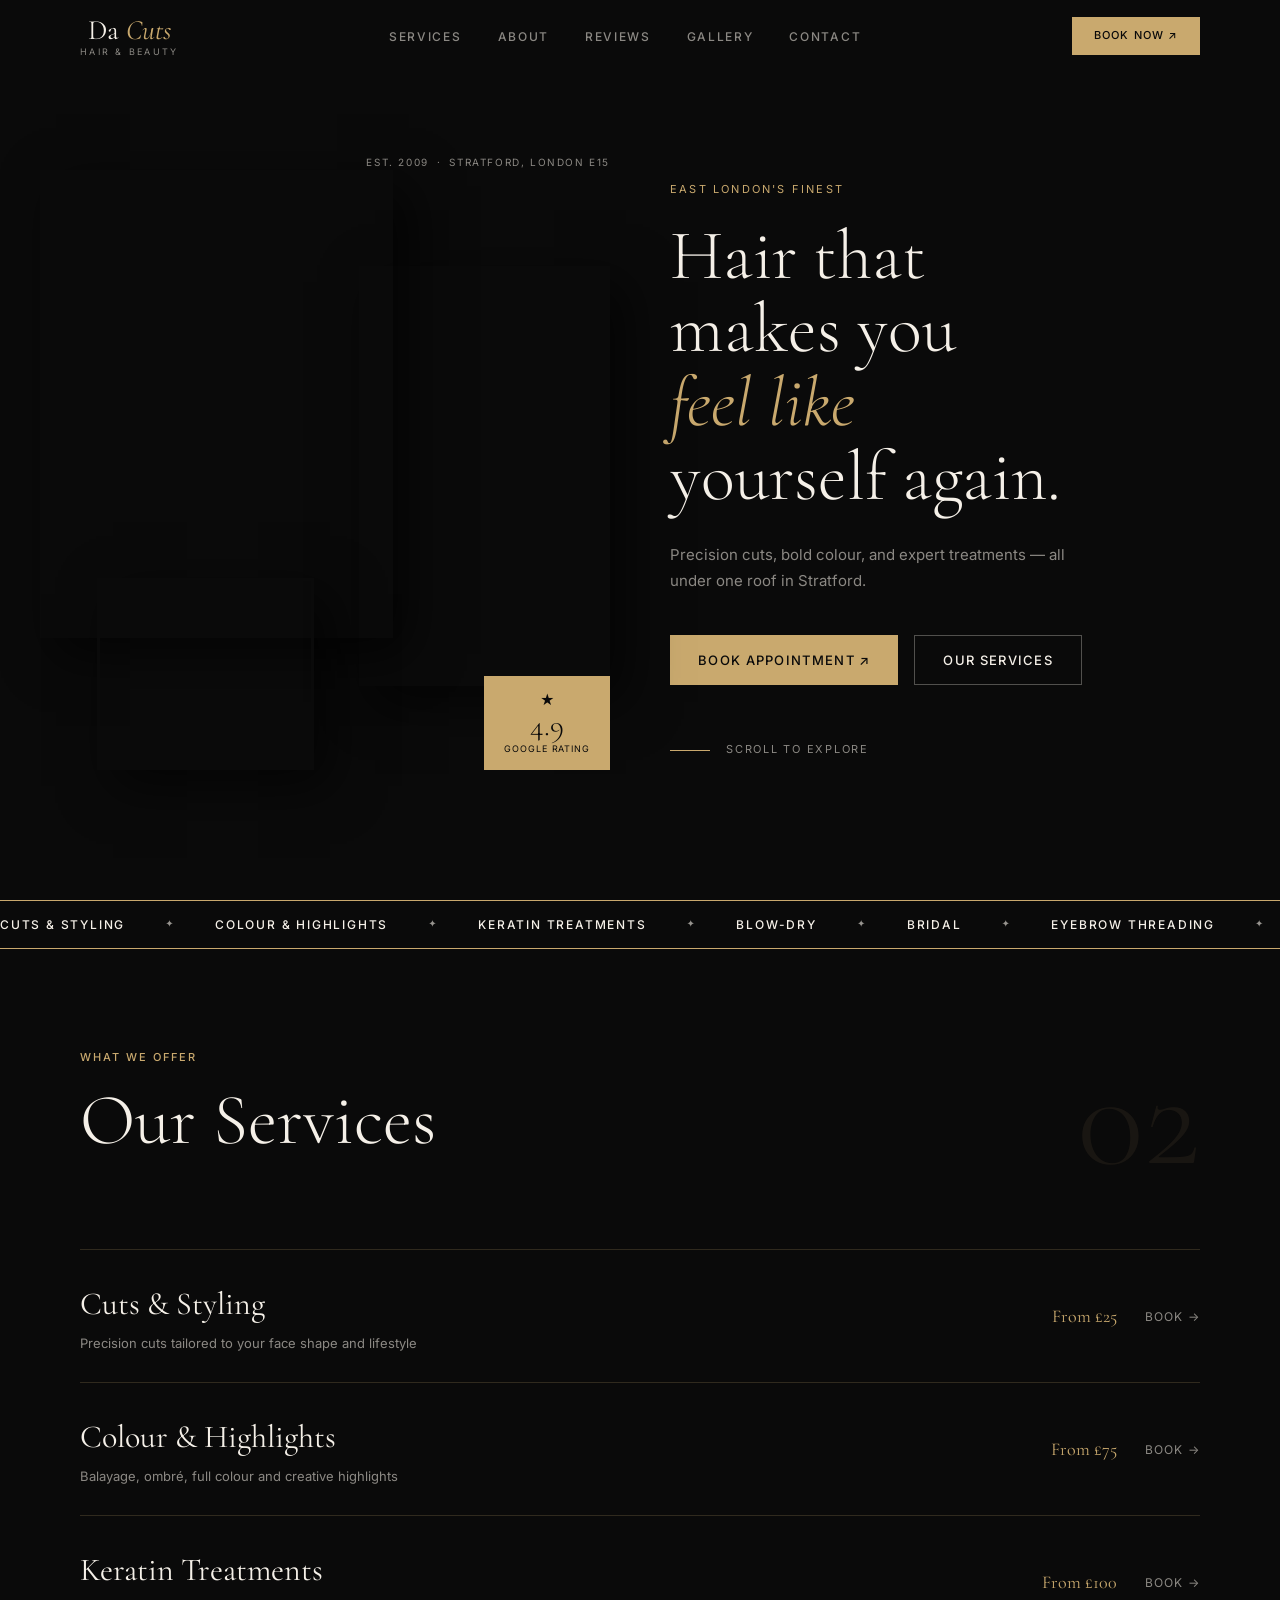
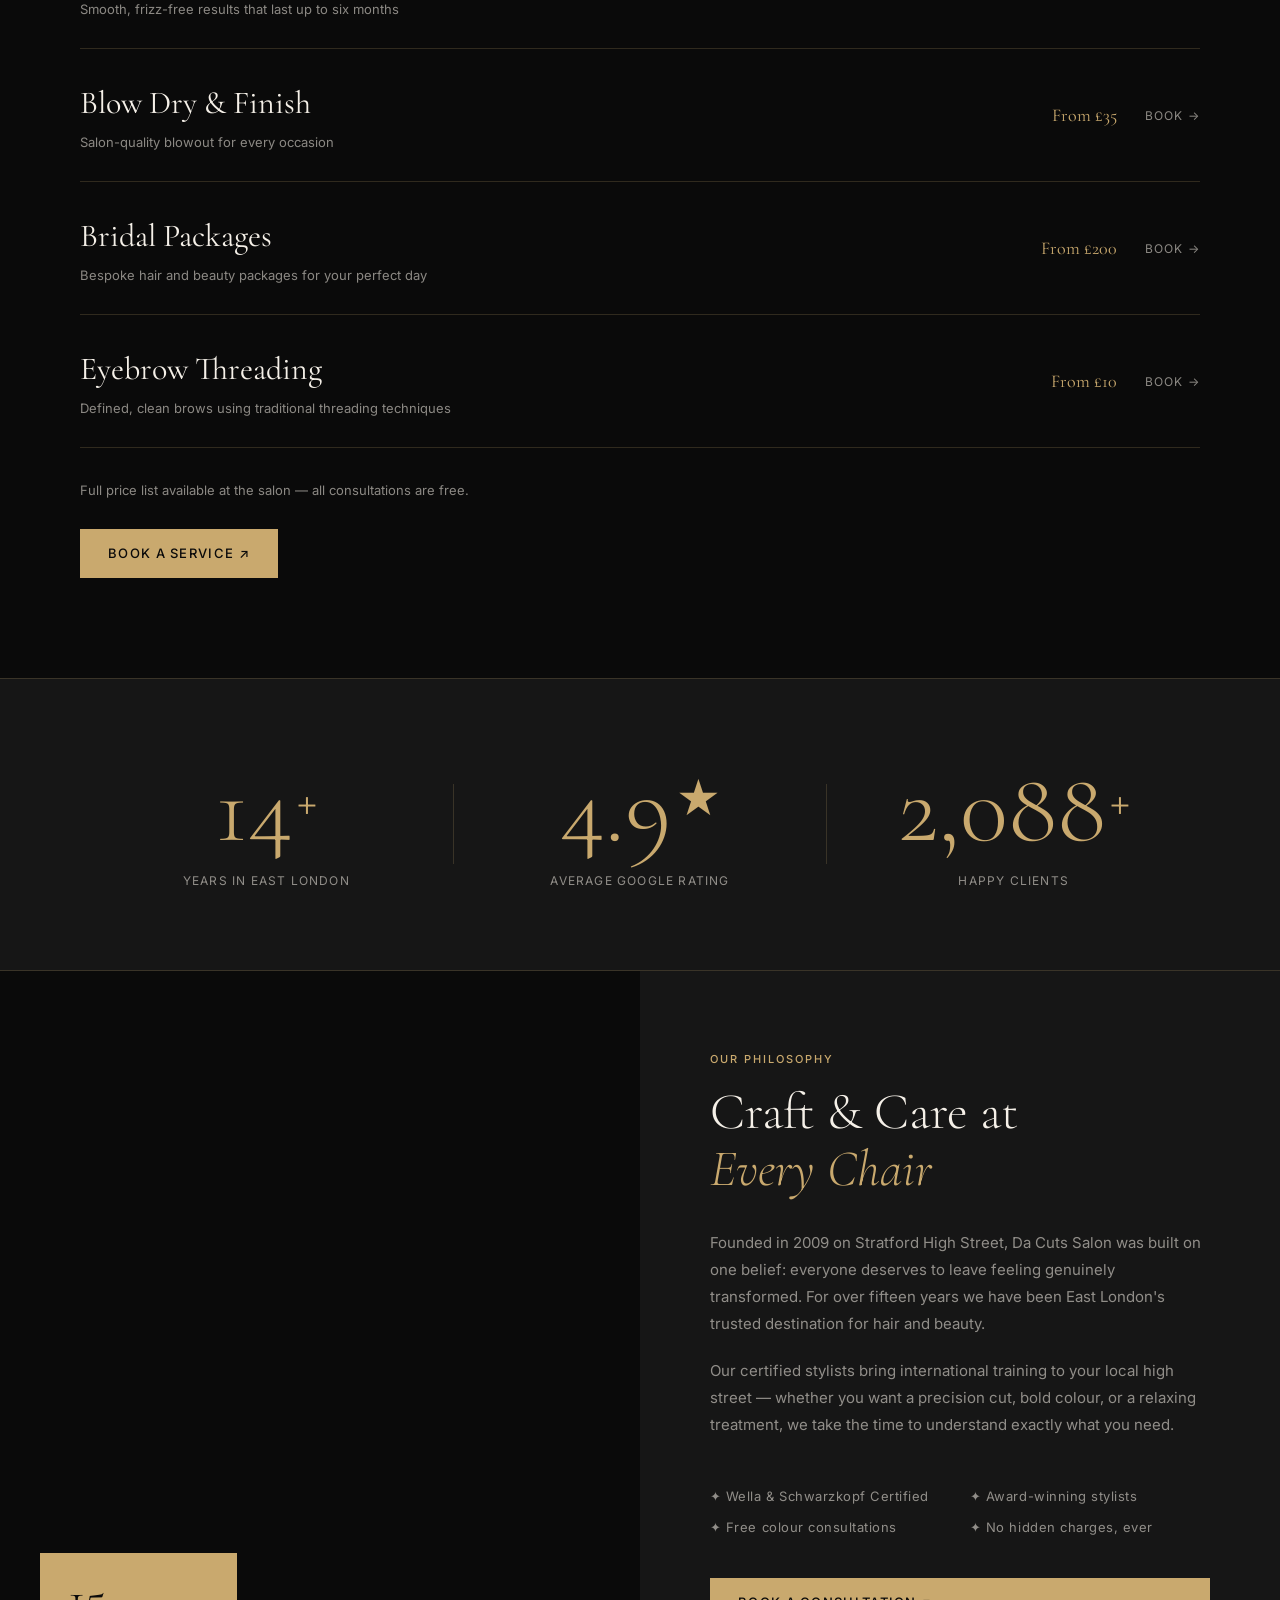
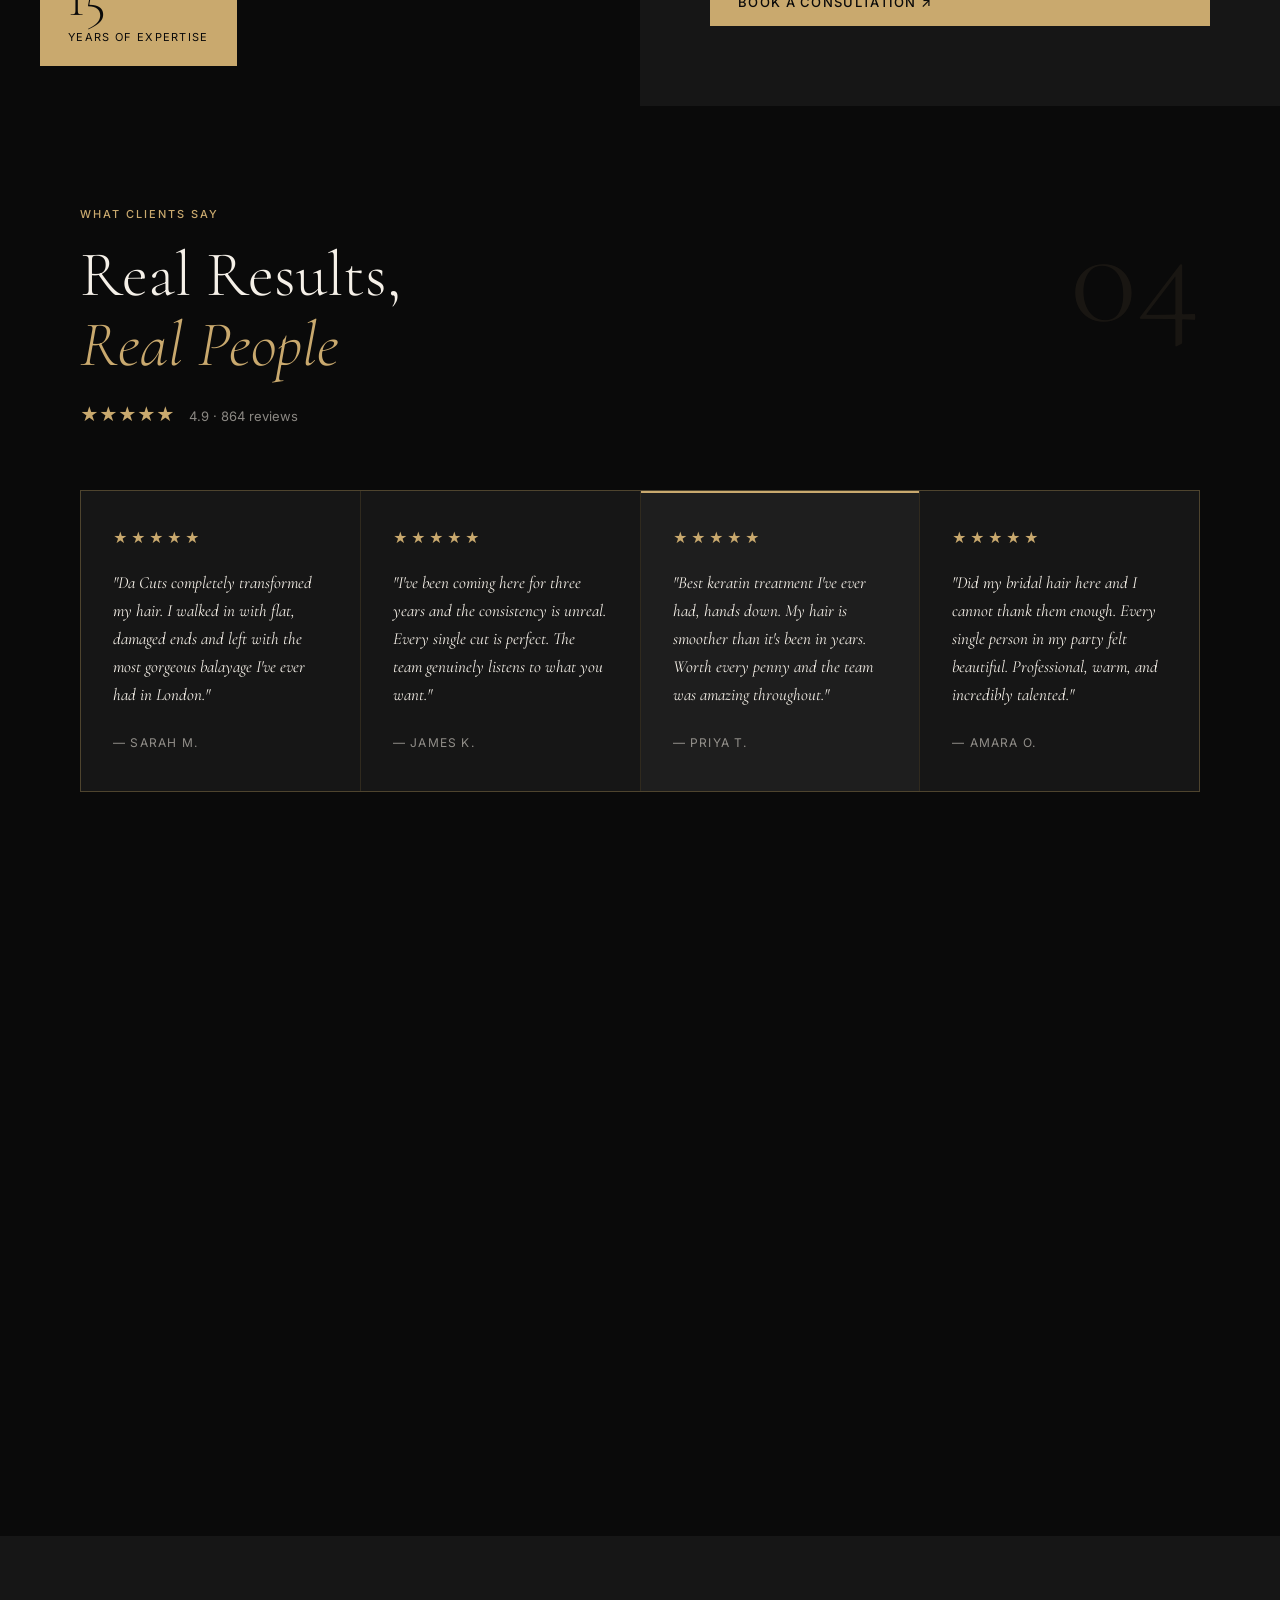
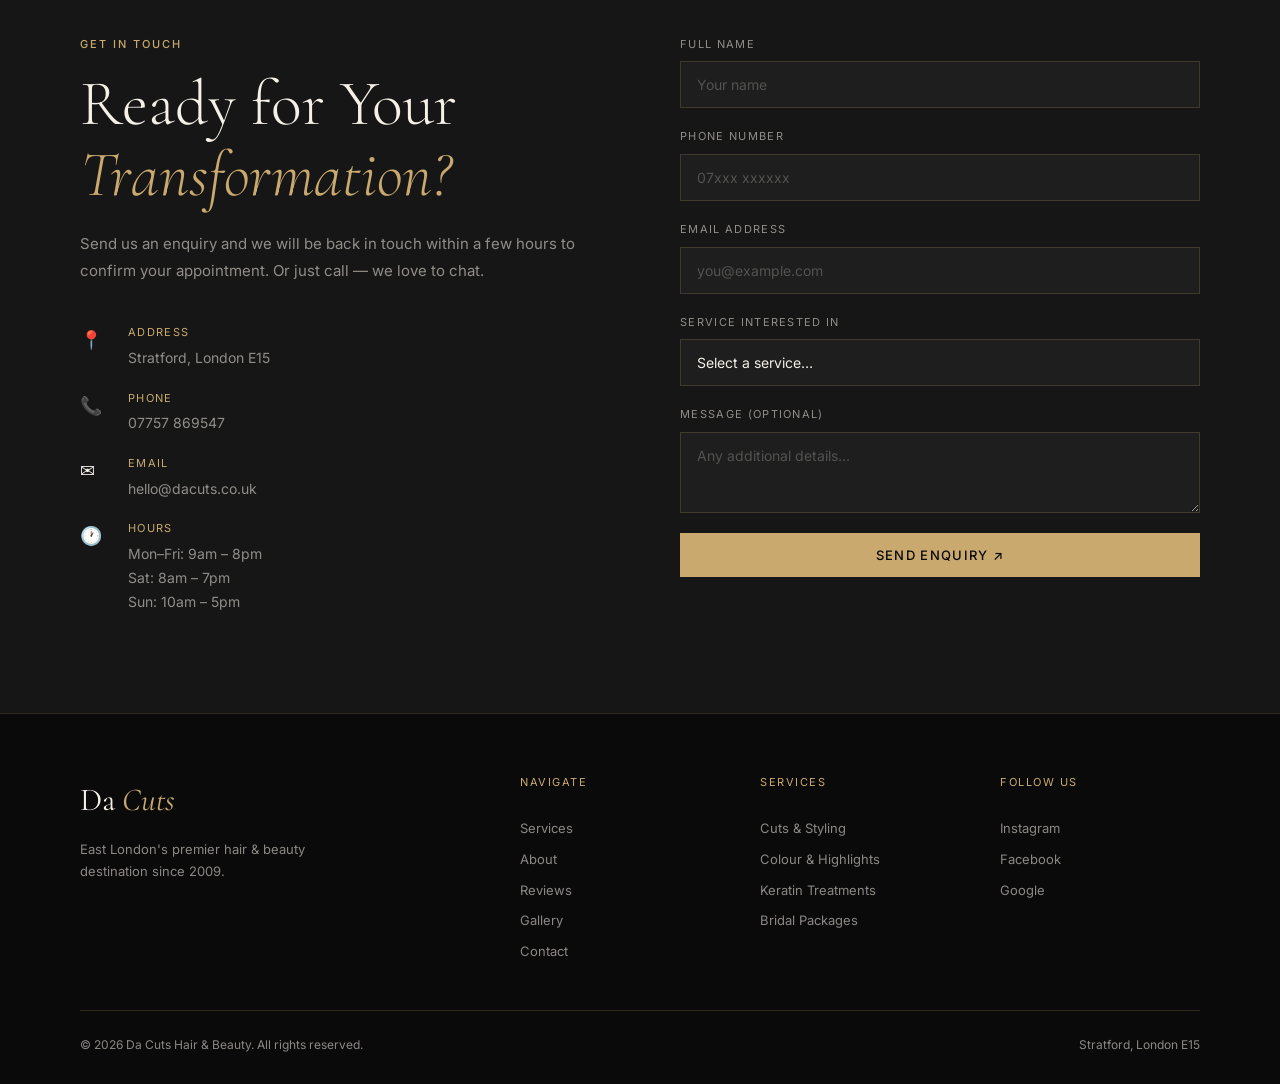
==== commit 61816d57: "Add files via upload" ====
--- a/index.html
+++ b/index.html
@@ -7,7 +7,9 @@
   <meta name="description" content="East London's premier hair salon. Award-winning stylists offering cuts, colour, keratin treatments, bridal packages and more in Stratford, London E15." />
   <link rel="preconnect" href="https://fonts.googleapis.com" />
   <link rel="preconnect" href="https://fonts.gstatic.com" crossorigin />
-  <link href="https://fonts.googleapis.com/css2?family=Cormorant+Garamond:ital,wght@0,300;0,400;0,500;0,600;1,300;1,400&family=Inter:wght@300;400;500;600&display=swap" rel="stylesheet" />
+  <!-- Load fonts async — prevents render-blocking -->
+  <link rel="preload" as="style" href="https://fonts.googleapis.com/css2?family=Cormorant+Garamond:ital,wght@0,300;0,400;0,500;0,600;1,300;1,400&family=Inter:wght@300;400;500;600&display=swap" onload="this.onload=null;this.rel='stylesheet'" />
+  <noscript><link rel="stylesheet" href="https://fonts.googleapis.com/css2?family=Cormorant+Garamond:ital,wght@0,300;0,400;0,500;0,600;1,300;1,400&family=Inter:wght@300;400;500;600&display=swap" /></noscript>
   <link rel="stylesheet" href="styles.css" />
 </head>
 <body>
@@ -441,6 +443,6 @@
     </div>
   </footer>
 
-  <script src="main.js"></script>
+  <script src="main.js" defer></script>
 </body>
 </html>
--- a/styles.css
+++ b/styles.css
@@ -15,8 +15,8 @@
   --text-muted: rgba(245,240,232,0.55);
   --cream: #F9F4EC;
 
-  --font-serif: 'Cormorant Garamond', Georgia, serif;
-  --font-sans: 'Inter', system-ui, sans-serif;
+  --font-serif: 'Cormorant Garamond', Georgia, 'Times New Roman', serif;
+  --font-sans: 'Inter', system-ui, -apple-system, BlinkMacSystemFont, 'Segoe UI', sans-serif;
 
   --ease: cubic-bezier(0.25, 0.46, 0.45, 0.94);
   --ease-out: cubic-bezier(0.16, 1, 0.3, 1);
@@ -462,6 +462,7 @@
   white-space: nowrap;
   animation: ticker 28s linear infinite;
   width: max-content;
+  will-change: transform;
 }
 
 .ticker__track span {
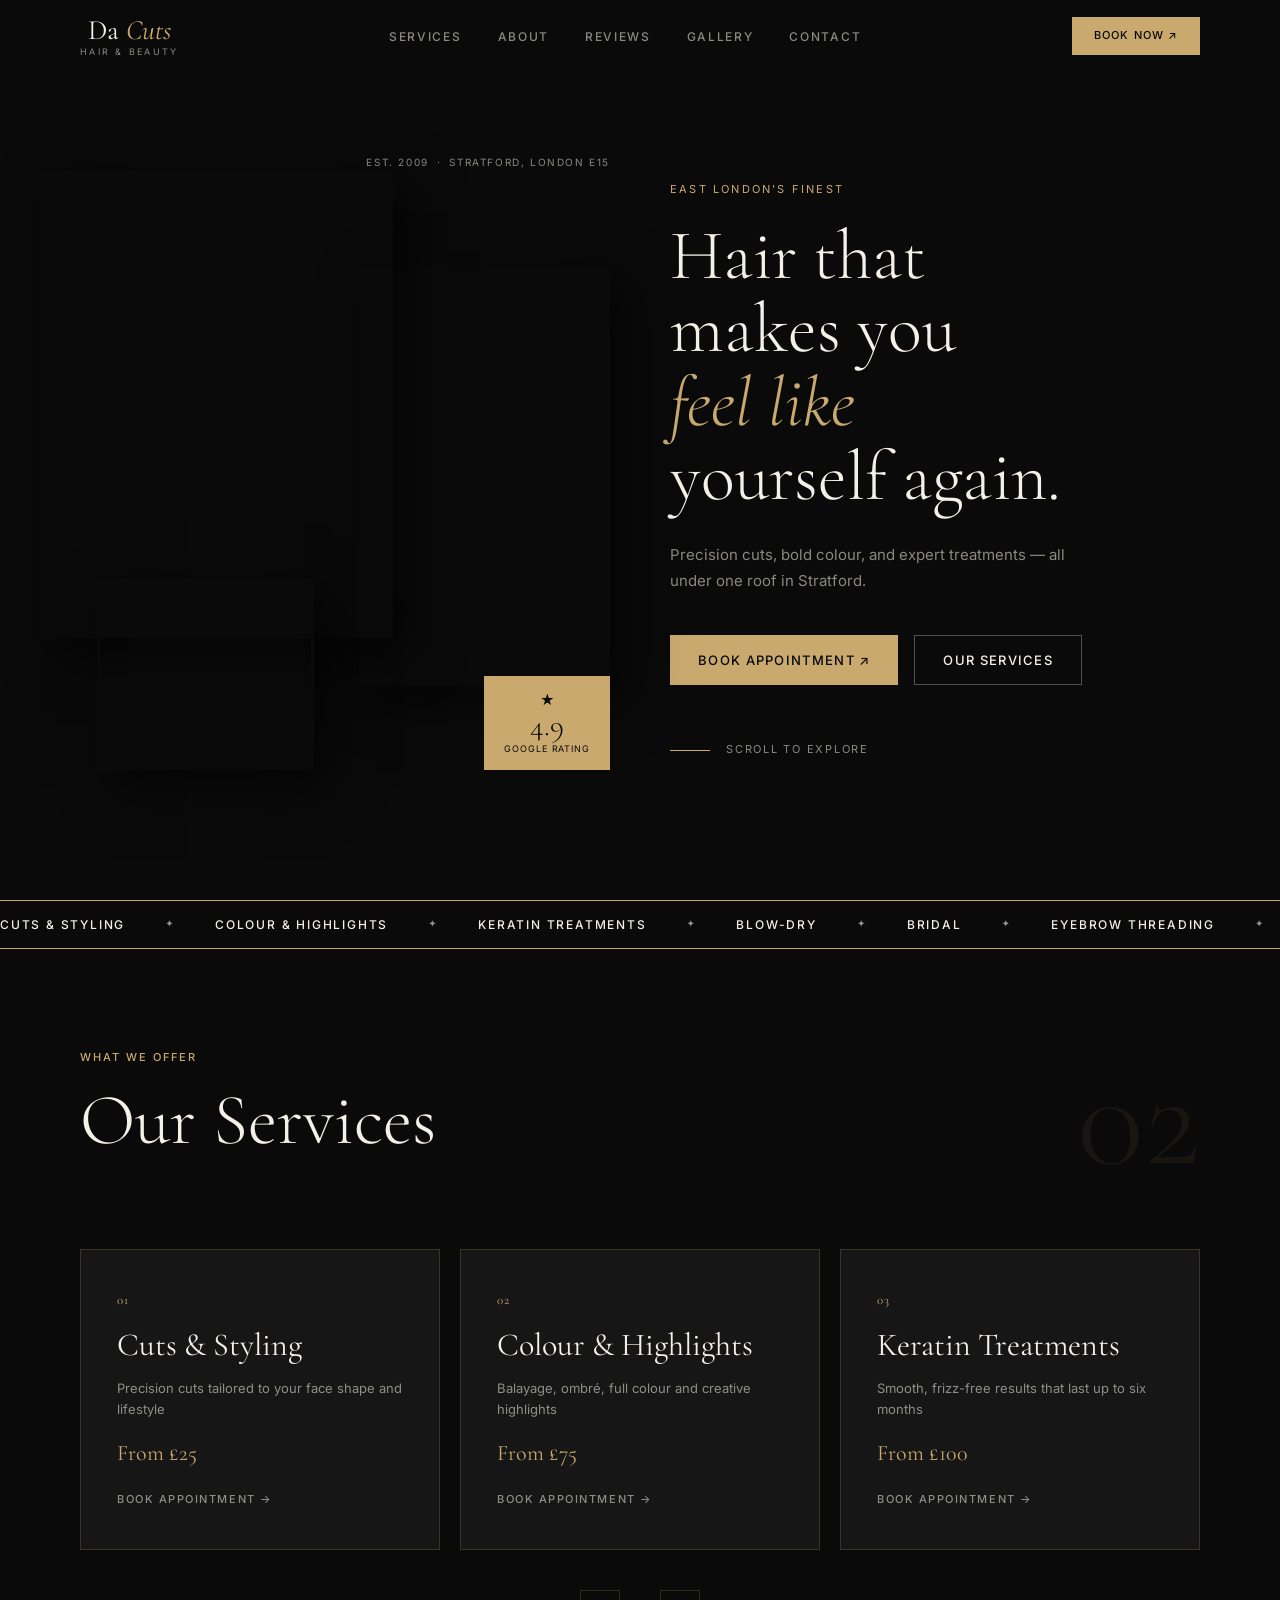
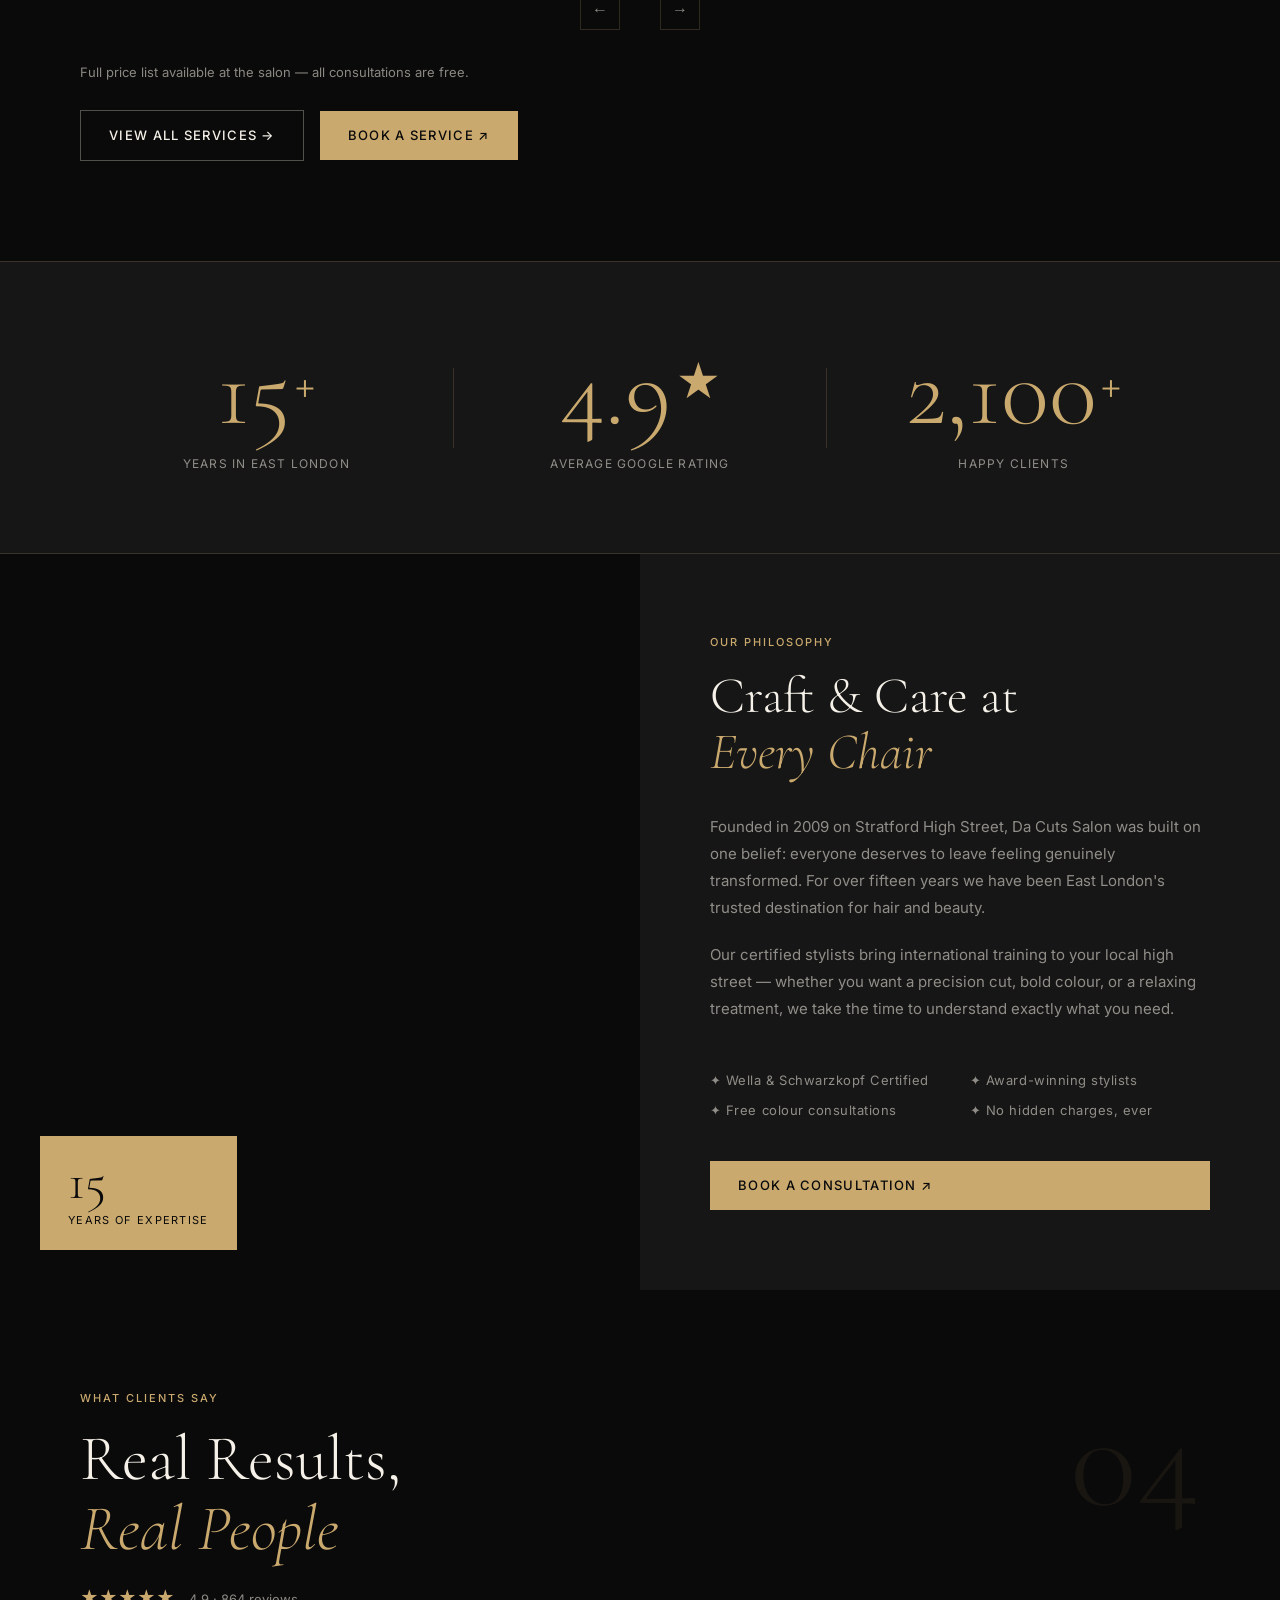
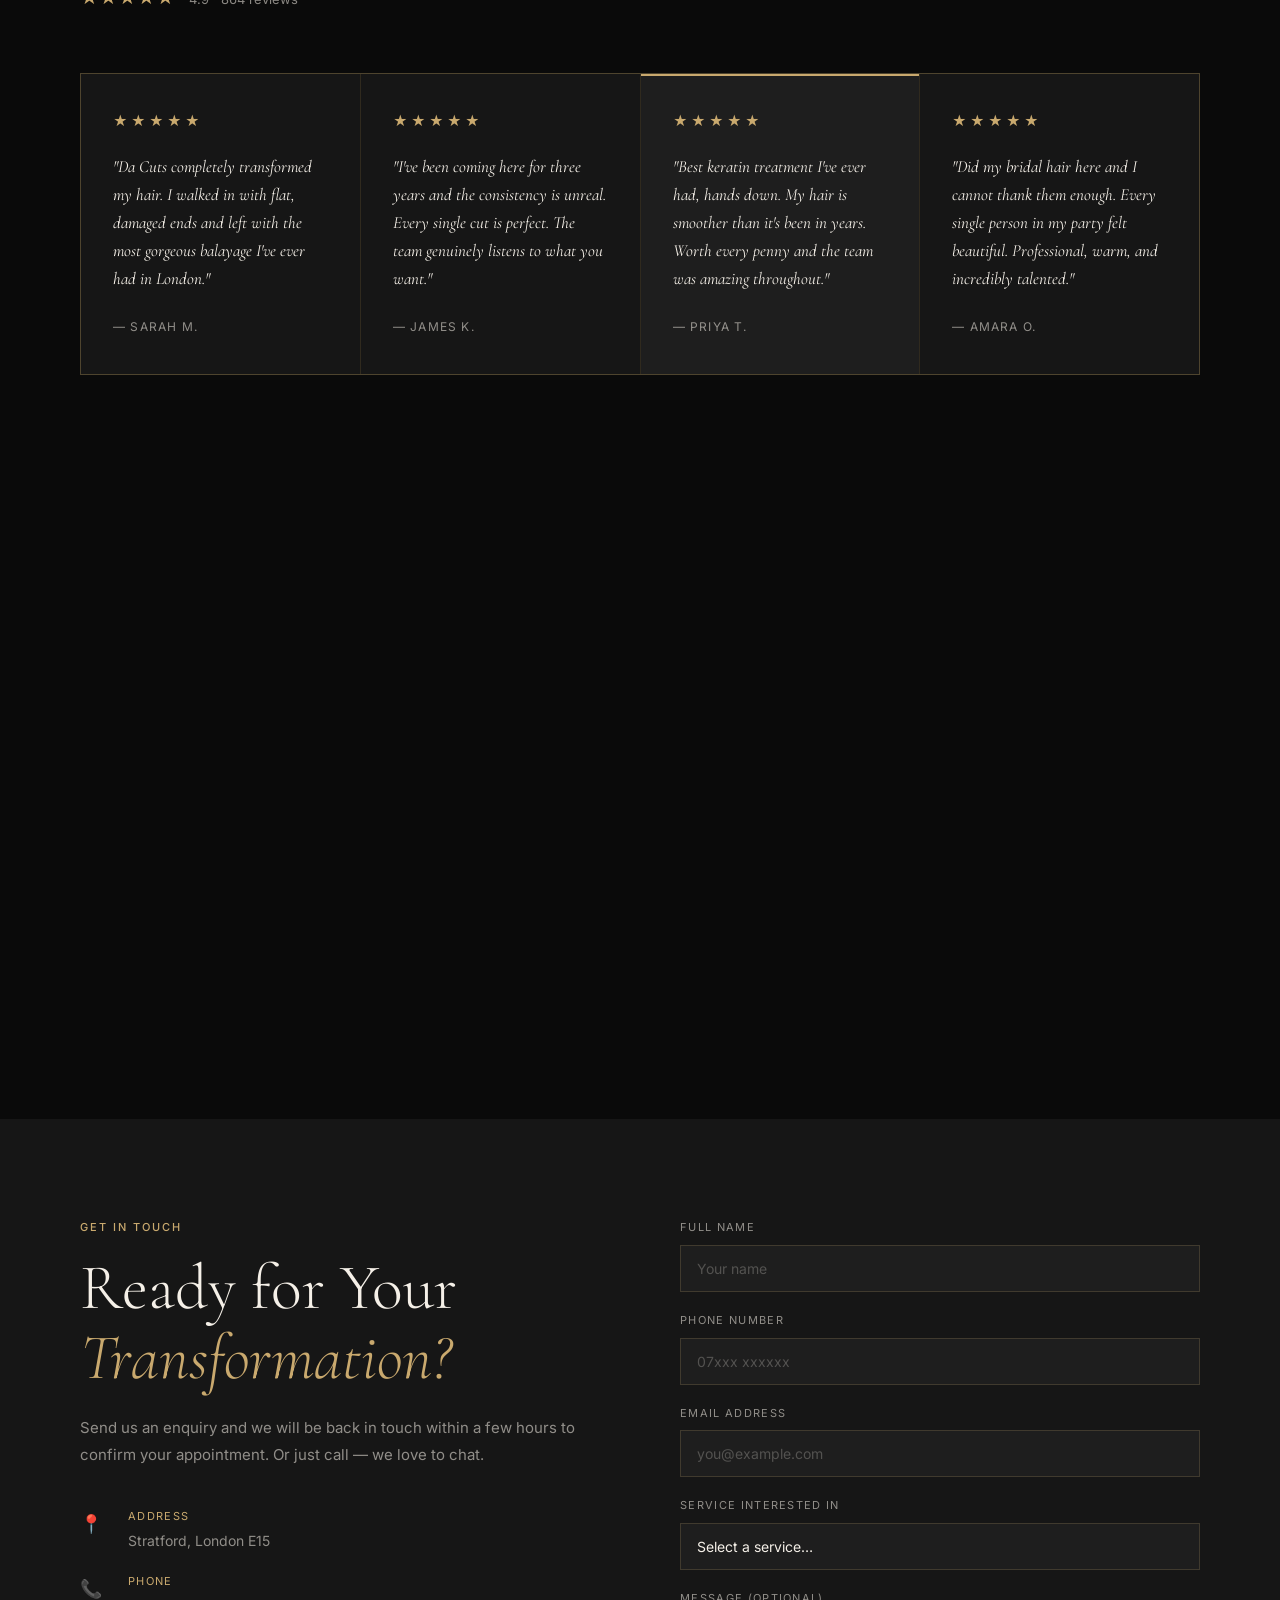
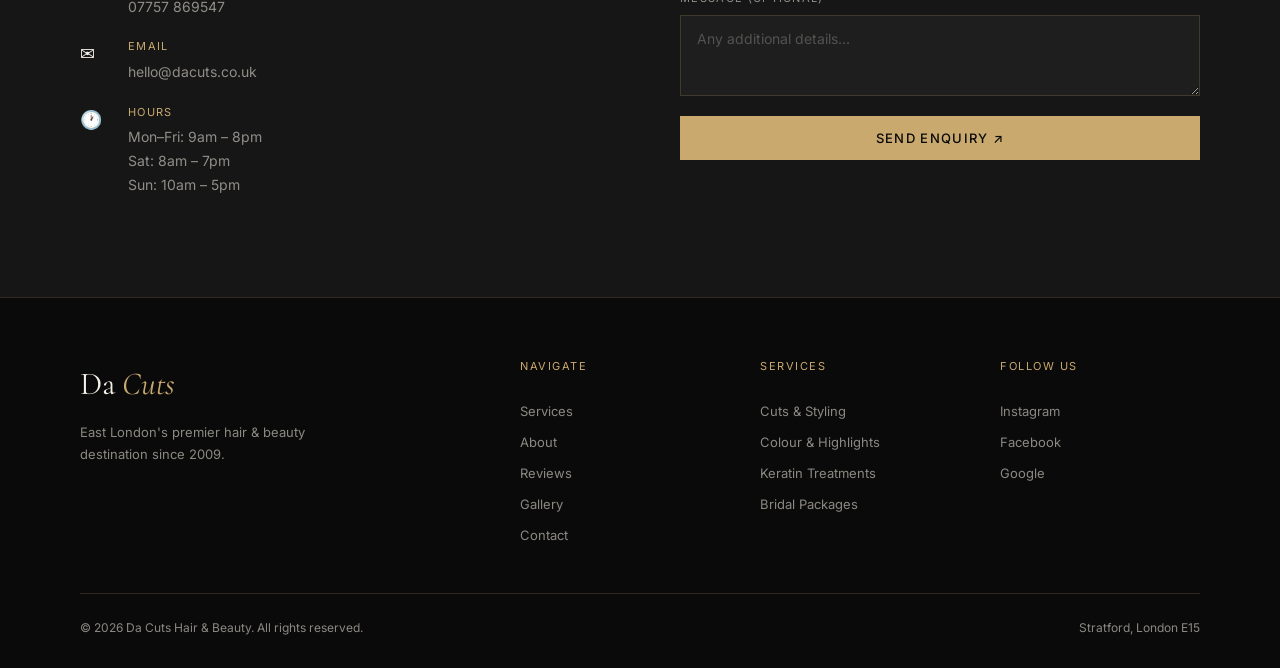
==== commit 1c02cf81: "Add files via upload" ====
--- a/index.html
+++ b/index.html
@@ -135,67 +135,54 @@
         </div>
         <span class="section-number">02</span>
       </div>
-      <div class="services__list">
-        <div class="service-item">
-          <div class="service-item__left">
-            <h3>Cuts &amp; Styling</h3>
-            <p>Precision cuts tailored to your face shape and lifestyle</p>
-          </div>
-          <div class="service-item__right">
-            <span class="service-item__price">From £25</span>
-            <a href="#contact" class="service-item__link">Book →</a>
-          </div>
-        </div>
-        <div class="service-item">
-          <div class="service-item__left">
-            <h3>Colour &amp; Highlights</h3>
-            <p>Balayage, ombré, full colour and creative highlights</p>
-          </div>
-          <div class="service-item__right">
-            <span class="service-item__price">From £75</span>
-            <a href="#contact" class="service-item__link">Book →</a>
-          </div>
-        </div>
-        <div class="service-item">
-          <div class="service-item__left">
-            <h3>Keratin Treatments</h3>
-            <p>Smooth, frizz-free results that last up to six months</p>
-          </div>
-          <div class="service-item__right">
-            <span class="service-item__price">From £100</span>
-            <a href="#contact" class="service-item__link">Book →</a>
-          </div>
-        </div>
-        <div class="service-item service-item--mobile-hidden">
-          <div class="service-item__left">
-            <h3>Blow Dry &amp; Finish</h3>
-            <p>Salon-quality blowout for every occasion</p>
-          </div>
-          <div class="service-item__right">
-            <span class="service-item__price">From £35</span>
-            <a href="#contact" class="service-item__link">Book →</a>
-          </div>
-        </div>
-        <div class="service-item service-item--mobile-hidden">
-          <div class="service-item__left">
-            <h3>Bridal Packages</h3>
-            <p>Bespoke hair and beauty packages for your perfect day</p>
-          </div>
-          <div class="service-item__right">
-            <span class="service-item__price">From £200</span>
-            <a href="#contact" class="service-item__link">Book →</a>
-          </div>
-        </div>
-        <div class="service-item service-item--mobile-hidden">
-          <div class="service-item__left">
-            <h3>Eyebrow Threading</h3>
-            <p>Defined, clean brows using traditional threading techniques</p>
-          </div>
-          <div class="service-item__right">
-            <span class="service-item__price">From £10</span>
-            <a href="#contact" class="service-item__link">Book →</a>
-          </div>
-        </div>
+      <div class="services__slider" id="servicesSlider">
+        <div class="service-card">
+          <span class="service-card__num">01</span>
+          <h3 class="service-card__title">Cuts &amp; Styling</h3>
+          <p class="service-card__desc">Precision cuts tailored to your face shape and lifestyle</p>
+          <span class="service-card__price">From £25</span>
+          <a href="#contact" class="service-card__link">Book Appointment →</a>
+        </div>
+        <div class="service-card">
+          <span class="service-card__num">02</span>
+          <h3 class="service-card__title">Colour &amp; Highlights</h3>
+          <p class="service-card__desc">Balayage, ombré, full colour and creative highlights</p>
+          <span class="service-card__price">From £75</span>
+          <a href="#contact" class="service-card__link">Book Appointment →</a>
+        </div>
+        <div class="service-card">
+          <span class="service-card__num">03</span>
+          <h3 class="service-card__title">Keratin Treatments</h3>
+          <p class="service-card__desc">Smooth, frizz-free results that last up to six months</p>
+          <span class="service-card__price">From £100</span>
+          <a href="#contact" class="service-card__link">Book Appointment →</a>
+        </div>
+        <div class="service-card">
+          <span class="service-card__num">04</span>
+          <h3 class="service-card__title">Blow Dry &amp; Finish</h3>
+          <p class="service-card__desc">Salon-quality blowout for every occasion</p>
+          <span class="service-card__price">From £35</span>
+          <a href="#contact" class="service-card__link">Book Appointment →</a>
+        </div>
+        <div class="service-card">
+          <span class="service-card__num">05</span>
+          <h3 class="service-card__title">Bridal Packages</h3>
+          <p class="service-card__desc">Bespoke hair and beauty packages for your perfect day</p>
+          <span class="service-card__price">From £200</span>
+          <a href="#contact" class="service-card__link">Book Appointment →</a>
+        </div>
+        <div class="service-card">
+          <span class="service-card__num">06</span>
+          <h3 class="service-card__title">Eyebrow Threading</h3>
+          <p class="service-card__desc">Defined, clean brows using traditional threading techniques</p>
+          <span class="service-card__price">From £10</span>
+          <a href="#contact" class="service-card__link">Book Appointment →</a>
+        </div>
+      </div>
+      <div class="services__slider-nav">
+        <button class="services__arrow services__arrow--prev" id="servicesPrev" aria-label="Previous">←</button>
+        <div class="services__slider-dots" id="servicesDots"></div>
+        <button class="services__arrow services__arrow--next" id="servicesNext" aria-label="Next">→</button>
       </div>
       <p class="services__note">Full price list available at the salon — all consultations are free.</p>
       <div class="services__footer">
--- a/styles.css
+++ b/styles.css
@@ -503,63 +503,119 @@
   line-height: 1.05;
 }
 
-.service-item {
-  display: flex;
-  align-items: center;
-  justify-content: space-between;
-  padding: 28px 0;
-  border-bottom: 1px solid var(--border);
+.services__slider {
+  display: grid;
+  grid-template-columns: repeat(3, 1fr);
   gap: 20px;
-  transition: all 0.3s var(--ease);
-  cursor: default;
-}
-
-.service-item:first-of-type { border-top: 1px solid var(--border); }
-
-.service-item:hover {
-  padding-left: 16px;
-}
-
-.service-item:hover h3 { color: var(--gold); }
-
-.service-item h3 {
-  font-family: var(--font-serif);
-  font-size: clamp(22px, 3vw, 32px);
+}
+
+.services__slider .service-card:nth-child(n+4) { display: none; }
+
+.services__slider-nav { display: none; }
+
+.service-card {
+  background: var(--dark-2);
+  border: 1px solid var(--border);
+  padding: 40px 36px;
+  display: flex;
+  flex-direction: column;
+  gap: 16px;
+  transition: border-color 0.3s, transform 0.3s;
+  min-width: 0;
+}
+
+.service-card:hover {
+  border-color: var(--gold);
+  transform: translateY(-4px);
+}
+
+.service-card__num {
+  font-family: var(--font-serif);
+  font-size: 13px;
+  color: var(--gold);
+  letter-spacing: 0.1em;
+}
+
+.service-card__title {
+  font-family: var(--font-serif);
+  font-size: clamp(24px, 2.5vw, 34px);
   font-weight: 400;
-  transition: color 0.3s;
-}
-
-.service-item p {
+  line-height: 1.1;
+}
+
+.service-card__desc {
   font-size: 13px;
   color: var(--text-muted);
+  line-height: 1.6;
+  flex: 1;
+}
+
+.service-card__price {
+  font-family: var(--font-serif);
+  font-size: 22px;
+  color: var(--gold);
+  margin-top: auto;
+}
+
+.service-card__link {
+  font-size: 11px;
+  font-weight: 500;
+  letter-spacing: 0.14em;
+  text-transform: uppercase;
+  color: var(--text-muted);
+  transition: color 0.2s;
   margin-top: 4px;
-  max-width: 400px;
-}
-
-.service-item__right {
-  display: flex;
-  align-items: center;
-  gap: 28px;
-  flex-shrink: 0;
-}
-
-.service-item__price {
-  font-family: var(--font-serif);
-  font-size: 18px;
-  color: var(--gold);
-  white-space: nowrap;
-}
-
-.service-item__link {
-  font-size: 12px;
-  letter-spacing: 0.1em;
-  text-transform: uppercase;
-  color: var(--text-muted);
-  transition: color 0.3s;
-  white-space: nowrap;
-}
-
-.service-item:hover .service-item__link { color: var(--gold); }
+}
+
+.service-card:hover .service-card__link { color: var(--gold); }
+
+.services__slider-nav {
+  display: flex;
+  align-items: center;
+  justify-content: center;
+  gap: 20px;
+  margin-top: 40px;
+}
+
+.services__arrow {
+  background: none;
+  border: 1px solid var(--border);
+  color: var(--text-muted);
+  width: 40px;
+  height: 40px;
+  cursor: pointer;
+  font-size: 16px;
+  transition: border-color 0.2s, color 0.2s;
+  display: flex;
+  align-items: center;
+  justify-content: center;
+}
+
+.services__arrow:hover {
+  border-color: var(--gold);
+  color: var(--gold);
+}
+
+.services__slider-dots {
+  display: flex;
+  gap: 8px;
+}
+
+.services__slider-dot {
+  width: 6px;
+  height: 6px;
+  border-radius: 50%;
+  border: none;
+  background: rgba(255,255,255,0.2);
+  cursor: pointer;
+  padding: 0;
+  transition: background 0.3s, transform 0.3s;
+}
+
+.services__slider-dot.active {
+  background: var(--gold);
+  transform: scale(1.4);
+}
 
 .services__note {
   font-size: 13px;
@@ -575,11 +631,14 @@
   flex-wrap: wrap;
 }
 
-/* Hidden on mobile, visible on desktop */
-.services__view-all { display: none; }
+.services__view-all { display: inline-flex; }
 
 /* Dots hidden on desktop — shown only via mobile media query */
-.testimonials__dots { display: none; }
+.testimonials__dots { display: none !important; }
+
+@media (min-width: 769px) {
+  .testimonials__dots { display: none !important; }
+}
 .gallery__dots { display: none; }
 
 /* ─── STATS ─────────────────────────────────────────────────── */
@@ -1100,9 +1159,21 @@
   .services { padding: 60px 0; }
   .services__header { flex-direction: column; gap: 0; }
   .services__header .section-number { display: none; }
-  .service-item { flex-direction: column; align-items: flex-start; }
-  .service-item__right { margin-top: 8px; }
-  .service-item--mobile-hidden { display: none; }
+  .services__slider {
+    display: flex;
+    overflow-x: scroll;
+    scroll-snap-type: x mandatory;
+    -webkit-overflow-scrolling: touch;
+    scrollbar-width: none;
+    gap: 0;
+  }
+  .services__slider::-webkit-scrollbar { display: none; }
+  .services__slider .service-card {
+    display: flex;
+    min-width: 100%;
+    scroll-snap-align: start;
+  }
+  .services__slider-nav { display: flex; }
   .services__view-all { display: inline-flex; }
 
   .stats__item { padding: 24px 12px; }
@@ -1186,20 +1257,17 @@
   .testimonials__grid::-webkit-scrollbar { display: none; }
 
   .testimonial-card {
-    flex: 0 0 100vw;
+    flex: 0 0 100%;
     scroll-snap-align: start;
     border: none;
     border-bottom: 1px solid var(--border);
   }
   .testimonials__dots {
-    padding: 0 24px;
-  }
-
-  .testimonials__dots {
-    display: flex;
+    display: flex !important;
     justify-content: center;
     gap: 8px;
     margin-top: 20px;
+    padding: 0 24px;
   }
   .testimonials__dot {
     width: 6px;
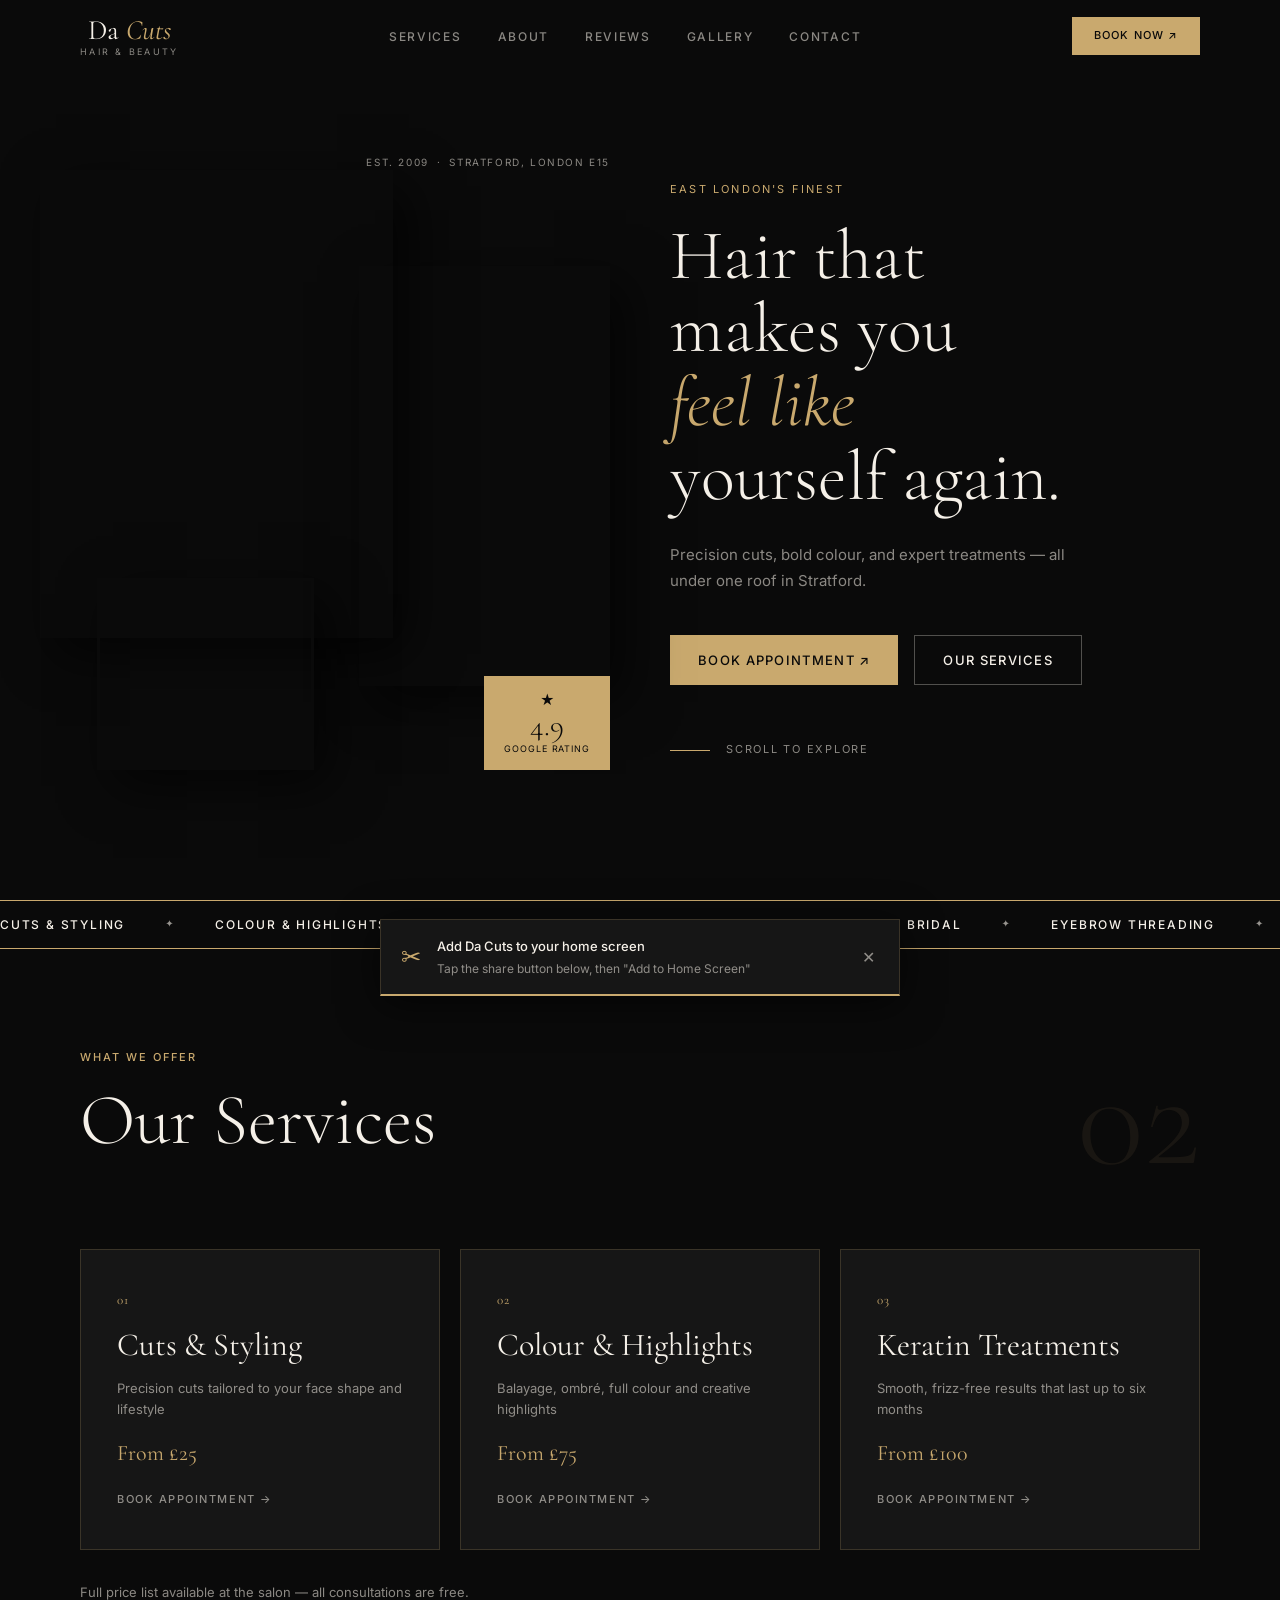
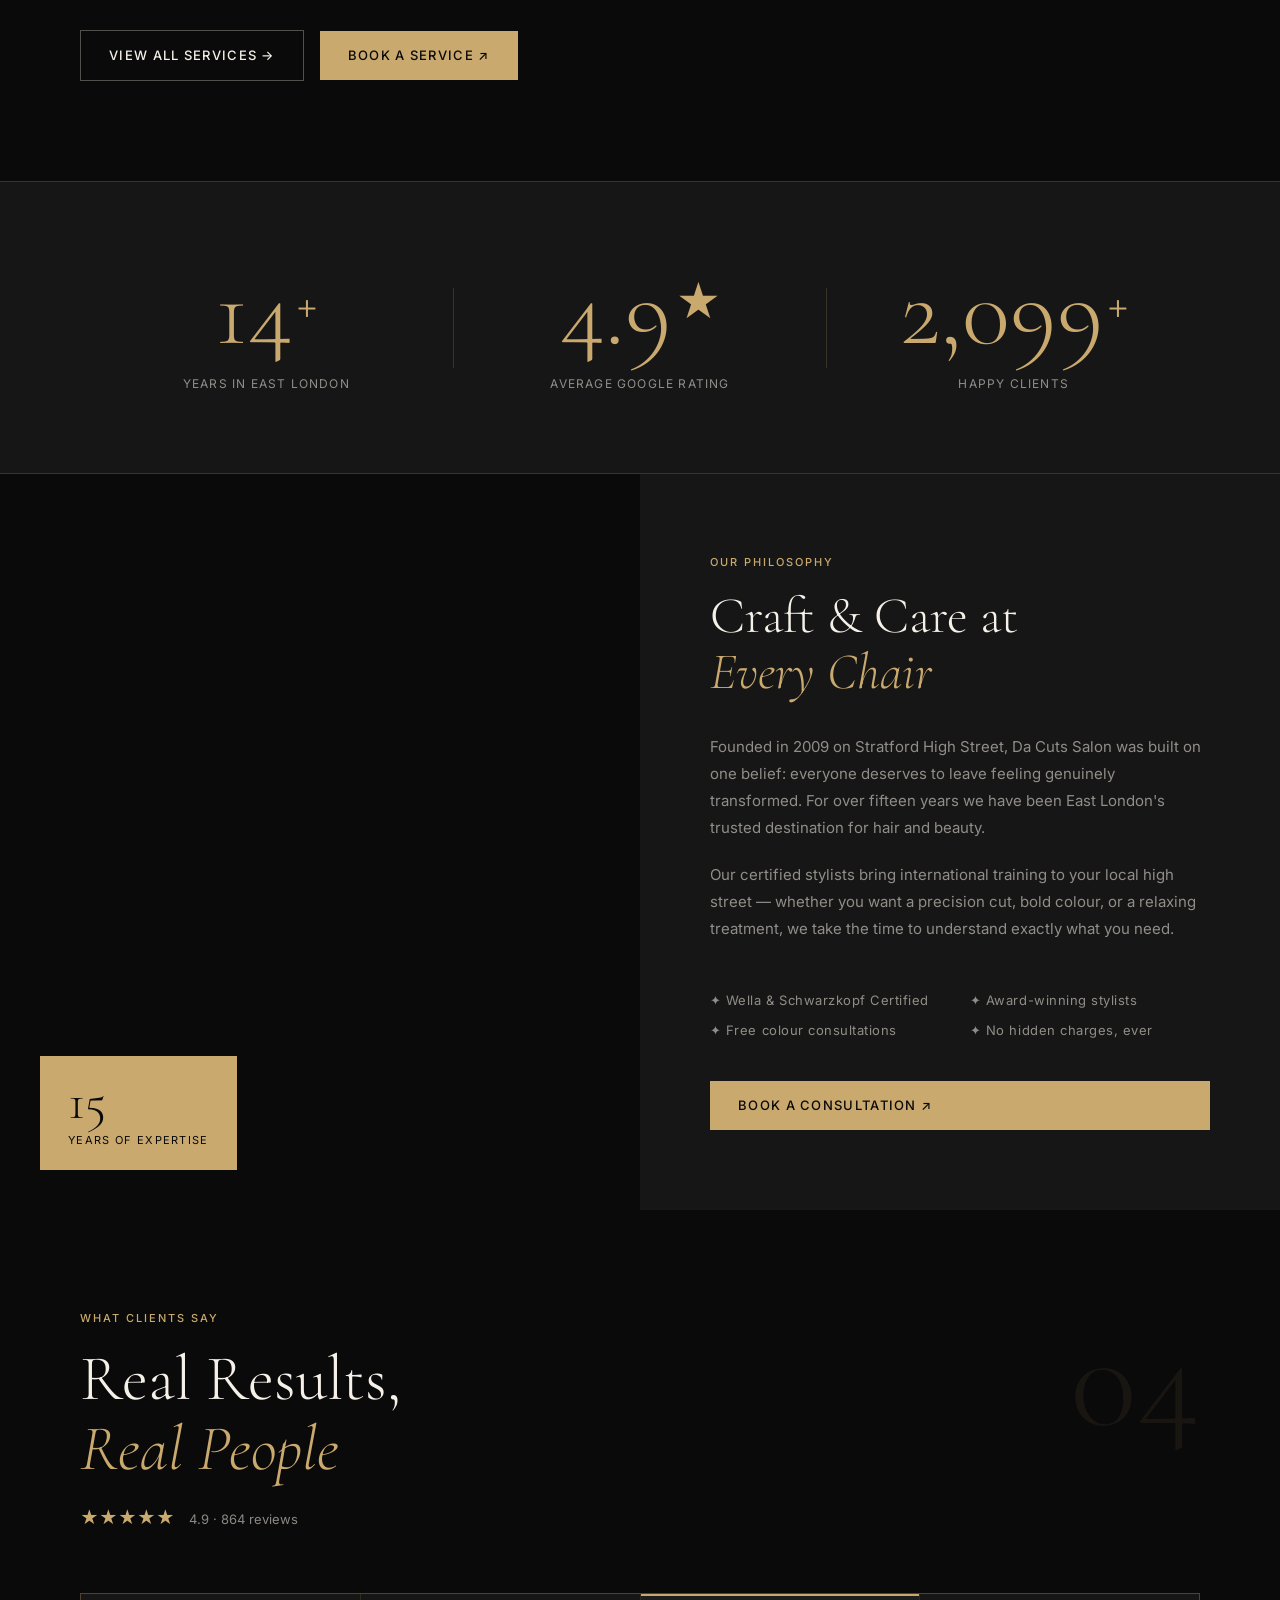
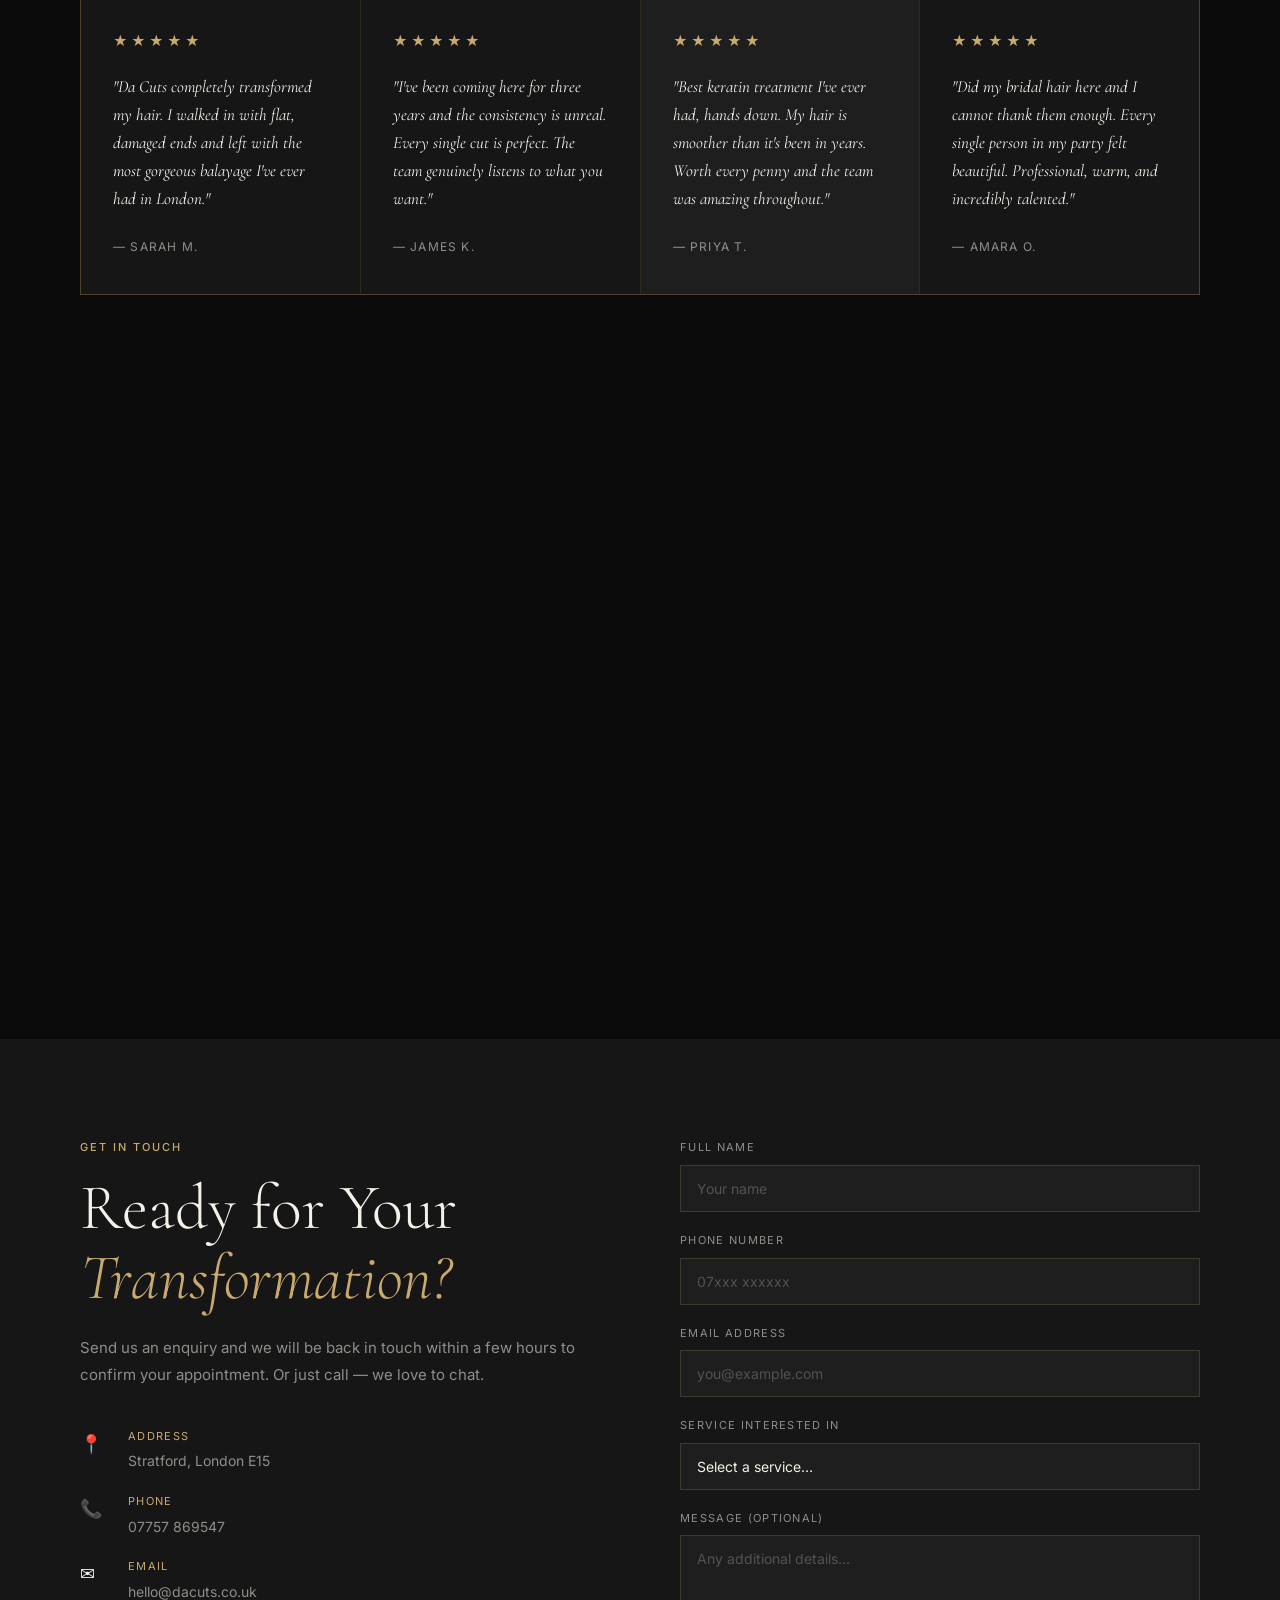
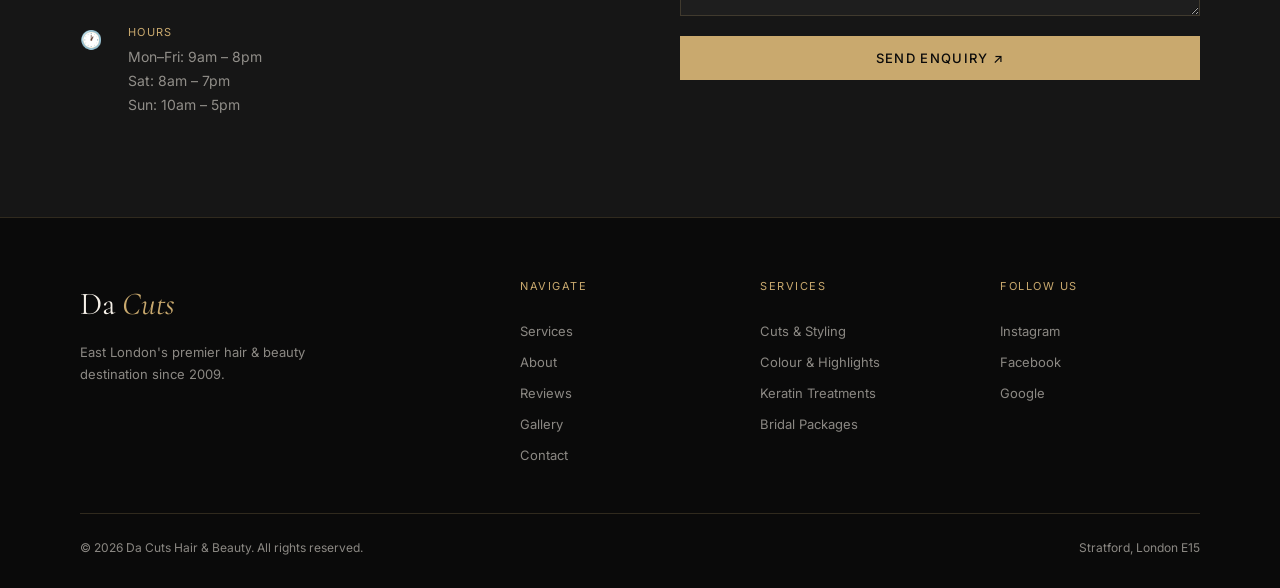
==== commit 1bd2708e: "Add files via upload" ====
--- a/index.html
+++ b/index.html
@@ -10,6 +10,12 @@
   <!-- Load fonts async — prevents render-blocking -->
   <link rel="preload" as="style" href="https://fonts.googleapis.com/css2?family=Cormorant+Garamond:ital,wght@0,300;0,400;0,500;0,600;1,300;1,400&family=Inter:wght@300;400;500;600&display=swap" onload="this.onload=null;this.rel='stylesheet'" />
   <noscript><link rel="stylesheet" href="https://fonts.googleapis.com/css2?family=Cormorant+Garamond:ital,wght@0,300;0,400;0,500;0,600;1,300;1,400&family=Inter:wght@300;400;500;600&display=swap" /></noscript>
+  <link rel="manifest" href="manifest.json" />
+  <meta name="theme-color" content="#C9A96E" />
+  <meta name="apple-mobile-web-app-capable" content="yes" />
+  <meta name="apple-mobile-web-app-status-bar-style" content="black-translucent" />
+  <meta name="apple-mobile-web-app-title" content="Da Cuts" />
+  <link rel="apple-touch-icon" href="icons/icon-192.png" />
   <link rel="stylesheet" href="styles.css" />
 </head>
 <body>
@@ -28,7 +34,7 @@
         <li><a href="#gallery" class="nav__link">Gallery</a></li>
         <li><a href="#contact" class="nav__link">Contact</a></li>
       </ul>
-      <a href="#contact" class="btn btn--gold nav__cta">Book Now ↗</a>
+      <a href="booking.html" class="btn btn--gold nav__cta">Book Now ↗</a>
       <button class="nav__hamburger" id="hamburger" aria-label="Open menu">
         <span></span><span></span><span></span>
       </button>
@@ -45,7 +51,7 @@
       <a href="#gallery" class="mobile-menu__link">Gallery</a>
       <a href="#contact" class="mobile-menu__link">Contact</a>
     </nav>
-    <a href="#contact" class="btn btn--gold mobile-menu__cta">Book Appointment</a>
+    <a href="booking.html" class="btn btn--gold mobile-menu__cta">Book Appointment</a>
   </div>
 
   <!-- HERO -->
@@ -430,6 +436,18 @@
     </div>
   </footer>
 
+  <!-- PWA Install Banner -->
+  <div class="pwa-banner" id="pwaBanner">
+    <div class="pwa-banner__icon">✂</div>
+    <div class="pwa-banner__text">
+      <strong>Add Da Cuts to your home screen</strong>
+      <span id="pwaBannerInstructions">Tap the share button below, then "Add to Home Screen"</span>
+    </div>
+    <button class="pwa-banner__install" id="pwaInstallBtn" style="display:none">Install</button>
+    <button class="pwa-banner__close" id="pwaBannerClose" aria-label="Dismiss">✕</button>
+  </div>
+
   <script src="main.js" defer></script>
+  <script src="pwa.js" defer></script>
 </body>
 </html>
--- a/styles.css
+++ b/styles.css
@@ -569,13 +569,6 @@
 
 .service-card:hover .service-card__link { color: var(--gold); }
 
-.services__slider-nav {
-  display: flex;
-  align-items: center;
-  justify-content: center;
-  gap: 20px;
-  margin-top: 40px;
-}
 
 .services__arrow {
   background: none;
@@ -636,7 +629,7 @@
 /* Dots hidden on desktop — shown only via mobile media query */
 .testimonials__dots { display: none !important; }
 
-@media (min-width: 769px) {
+@media (min-width: 1025px) {
   .testimonials__dots { display: none !important; }
 }
 .gallery__dots { display: none; }
@@ -1138,11 +1131,53 @@
 
 /* ─── RESPONSIVE ────────────────────────────────────────────── */
 @media (max-width: 1024px) {
-  .testimonials__grid { grid-template-columns: repeat(2, 1fr); }
   .footer__top { grid-template-columns: 1fr 1fr; }
   .photo-feature { grid-template-columns: 1fr; }
   .photo-feature__image { height: 500px; }
   .photo-feature__content { padding: 60px 40px; }
+
+  .testimonials .container { padding-left: 0; padding-right: 0; }
+  .testimonials__header { padding: 0 24px; flex-direction: column; gap: 0; }
+  .testimonials__header .section-number { display: none; }
+  .testimonials__grid {
+    display: flex;
+    overflow-x: auto;
+    scroll-snap-type: x mandatory;
+    -webkit-overflow-scrolling: touch;
+    gap: 0;
+    background: transparent;
+    border: none;
+    padding: 0 0 20px;
+    scrollbar-width: none;
+  }
+  .testimonials__grid::-webkit-scrollbar { display: none; }
+  .testimonial-card {
+    flex: 0 0 100%;
+    scroll-snap-align: start;
+    border: none;
+    border-bottom: 1px solid var(--border);
+  }
+  .testimonials__dots {
+    display: flex !important;
+    justify-content: center;
+    gap: 8px;
+    margin-top: 20px;
+    padding: 0 24px;
+  }
+  .testimonials__dot {
+    width: 6px;
+    height: 6px;
+    border-radius: 50%;
+    background: var(--border);
+    border: none;
+    padding: 0;
+    cursor: pointer;
+    transition: background 0.3s, transform 0.3s;
+  }
+  .testimonials__dot.active {
+    background: var(--gold);
+    transform: scale(1.3);
+  }
 }
 
 @media (max-width: 768px) {
@@ -1173,7 +1208,13 @@
     min-width: 100%;
     scroll-snap-align: start;
   }
-  .services__slider-nav { display: flex; }
+  .services__slider-nav {
+    display: flex;
+    align-items: center;
+    justify-content: center;
+    gap: 20px;
+    margin-top: 40px;
+  }
   .services__view-all { display: inline-flex; }
 
   .stats__item { padding: 24px 12px; }
@@ -1233,56 +1274,6 @@
 
   .contact__grid { grid-template-columns: 1fr; gap: 40px; }
 
-  .testimonials__header { flex-direction: column; gap: 0; }
-  .testimonials__header .section-number { display: none; }
-
-  .testimonials .container {
-    padding-left: 0;
-    padding-right: 0;
-  }
-  .testimonials__header {
-    padding: 0 24px;
-  }
-  .testimonials__grid {
-    display: flex;
-    overflow-x: auto;
-    scroll-snap-type: x mandatory;
-    -webkit-overflow-scrolling: touch;
-    gap: 0;
-    background: transparent;
-    border: none;
-    padding: 0 0 20px;
-    scrollbar-width: none;
-  }
-  .testimonials__grid::-webkit-scrollbar { display: none; }
-
-  .testimonial-card {
-    flex: 0 0 100%;
-    scroll-snap-align: start;
-    border: none;
-    border-bottom: 1px solid var(--border);
-  }
-  .testimonials__dots {
-    display: flex !important;
-    justify-content: center;
-    gap: 8px;
-    margin-top: 20px;
-    padding: 0 24px;
-  }
-  .testimonials__dot {
-    width: 6px;
-    height: 6px;
-    border-radius: 50%;
-    background: var(--border);
-    border: none;
-    padding: 0;
-    cursor: pointer;
-    transition: background 0.3s, transform 0.3s;
-  }
-  .testimonials__dot.active {
-    background: var(--gold);
-    transform: scale(1.3);
-  }
 
   .footer__top { grid-template-columns: 1fr 1fr; }
 
@@ -1301,3 +1292,82 @@
   }
   .gallery__cell--1 { grid-row: 1; }
 }
+
+/* ─── PWA INSTALL BANNER ────────────────────────────────────── */
+.pwa-banner {
+  position: fixed;
+  bottom: 24px;
+  left: 50%;
+  transform: translateX(-50%) translateY(120px);
+  width: calc(100% - 48px);
+  max-width: 520px;
+  background: var(--dark-2);
+  border: 1px solid var(--border);
+  border-bottom: 2px solid var(--gold);
+  padding: 16px 20px;
+  display: flex;
+  align-items: center;
+  gap: 16px;
+  z-index: 300;
+  transition: transform 0.5s var(--ease-out);
+  box-shadow: 0 8px 40px rgba(0,0,0,0.6);
+}
+
+.pwa-banner.visible {
+  transform: translateX(-50%) translateY(0);
+}
+
+.pwa-banner__icon {
+  font-size: 24px;
+  color: var(--gold);
+  flex-shrink: 0;
+}
+
+.pwa-banner__text {
+  flex: 1;
+  display: flex;
+  flex-direction: column;
+  gap: 4px;
+}
+
+.pwa-banner__text strong {
+  font-size: 13px;
+  font-weight: 500;
+  color: var(--text);
+}
+
+.pwa-banner__text span {
+  font-size: 12px;
+  color: var(--text-muted);
+  line-height: 1.4;
+}
+
+.pwa-banner__install {
+  background: var(--gold);
+  color: var(--black);
+  border: none;
+  padding: 8px 16px;
+  font-family: var(--font-sans);
+  font-size: 12px;
+  font-weight: 500;
+  letter-spacing: 0.08em;
+  text-transform: uppercase;
+  cursor: pointer;
+  flex-shrink: 0;
+  transition: background 0.2s;
+}
+
+.pwa-banner__install:hover { background: var(--gold-light); }
+
+.pwa-banner__close {
+  background: none;
+  border: none;
+  color: var(--text-muted);
+  font-size: 16px;
+  cursor: pointer;
+  flex-shrink: 0;
+  padding: 4px;
+  transition: color 0.2s;
+}
+
+.pwa-banner__close:hover { color: var(--text); }
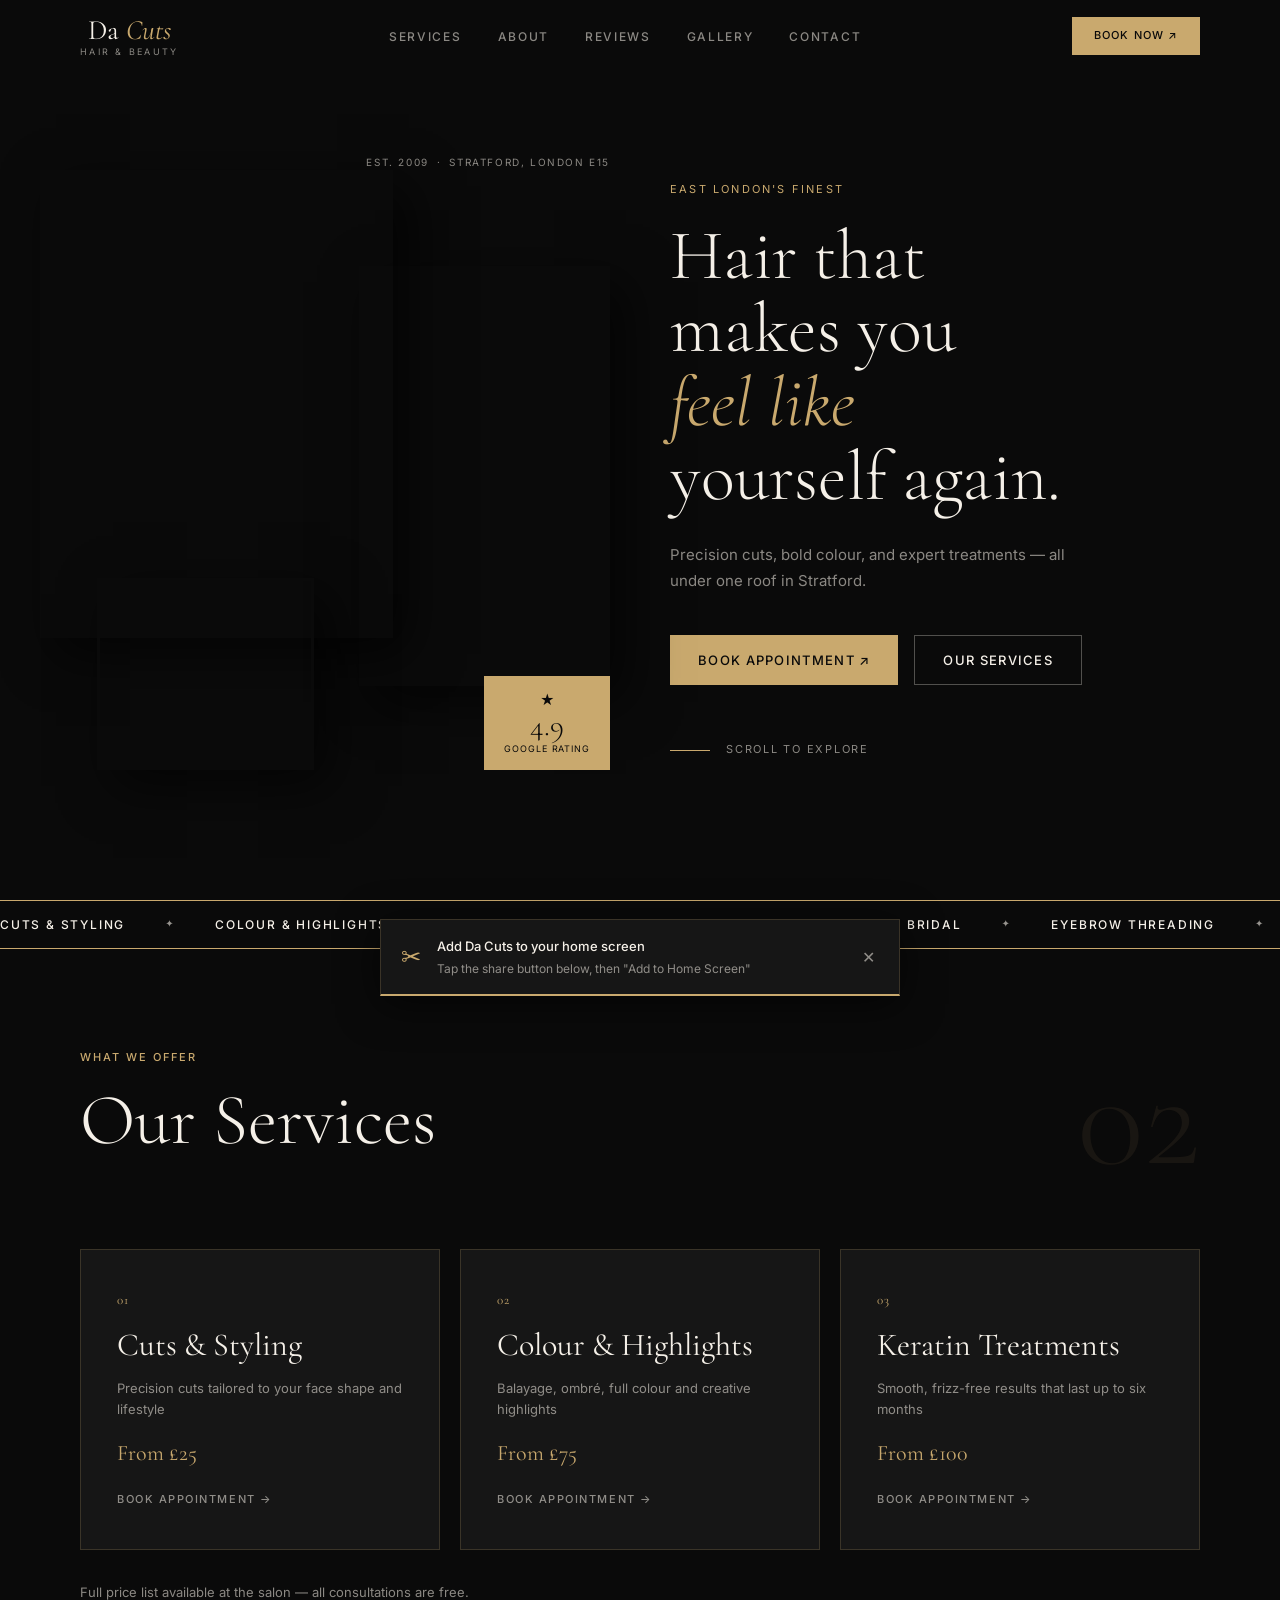
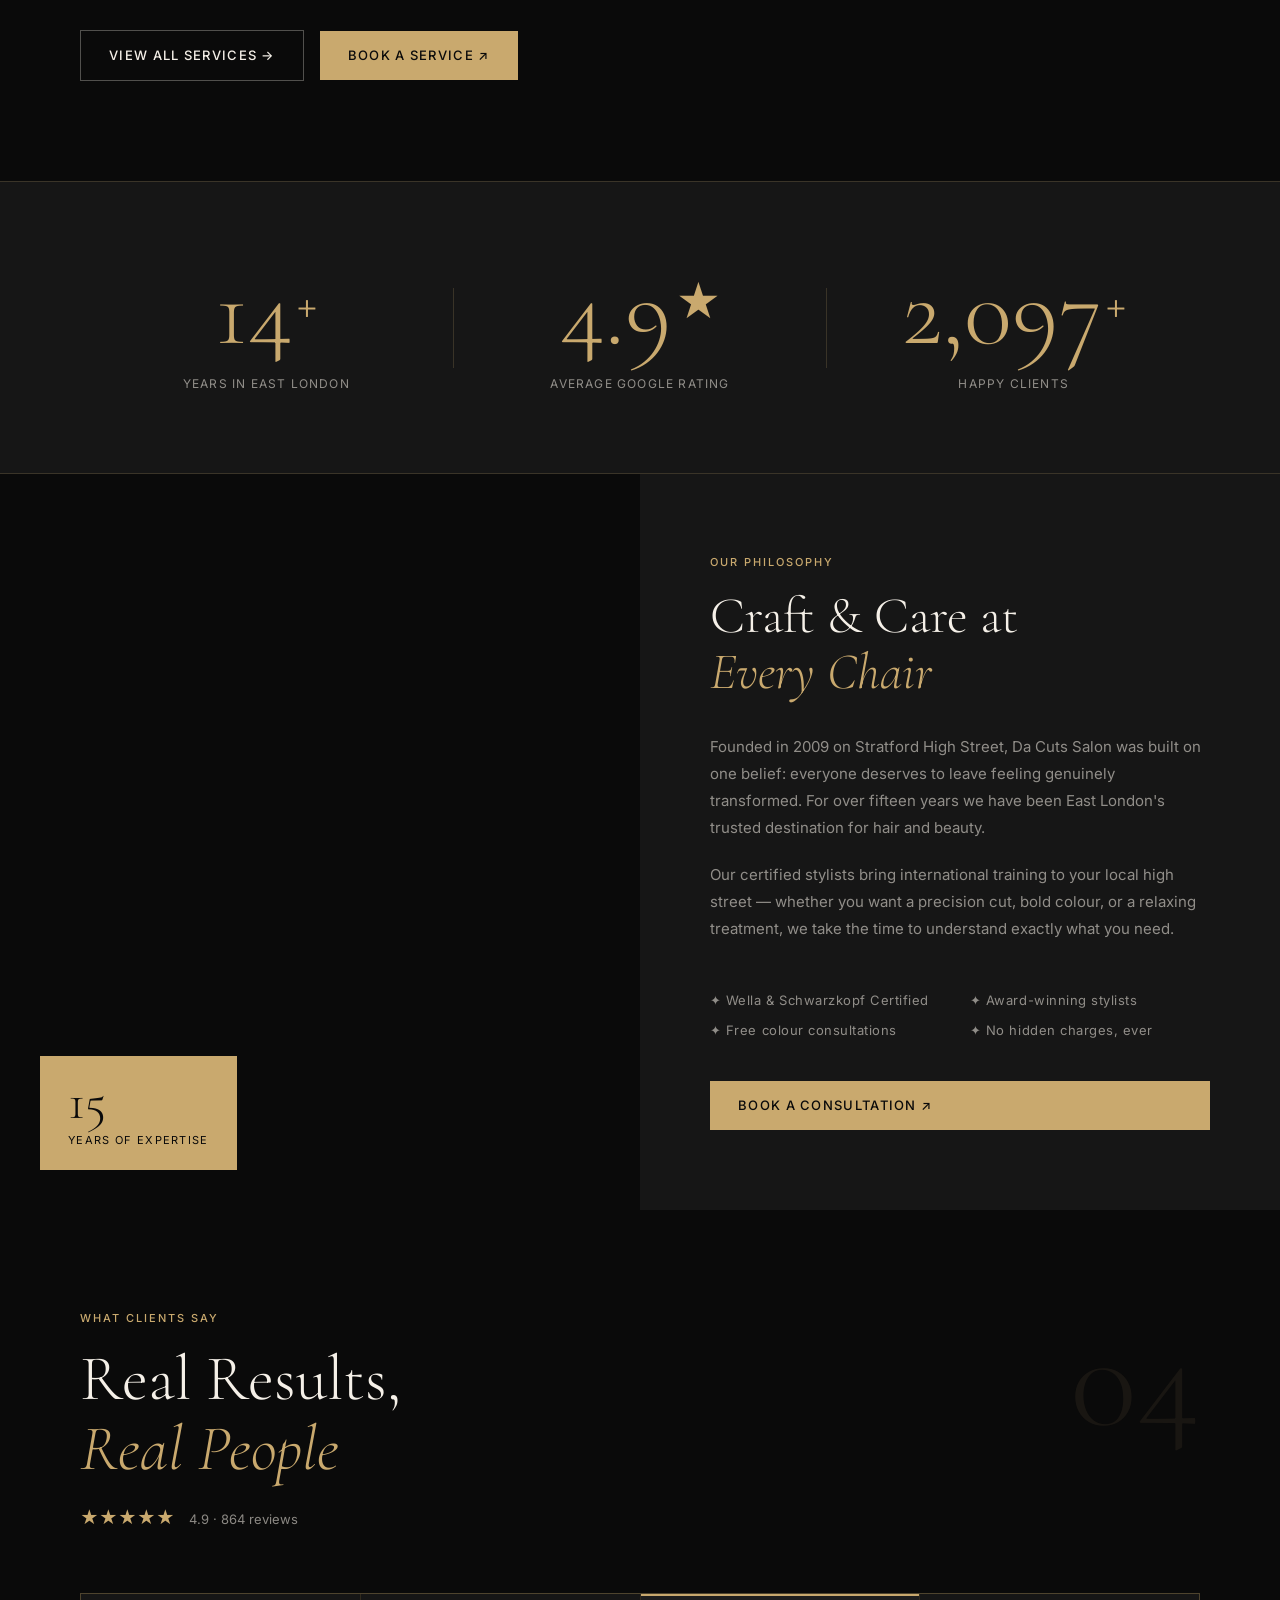
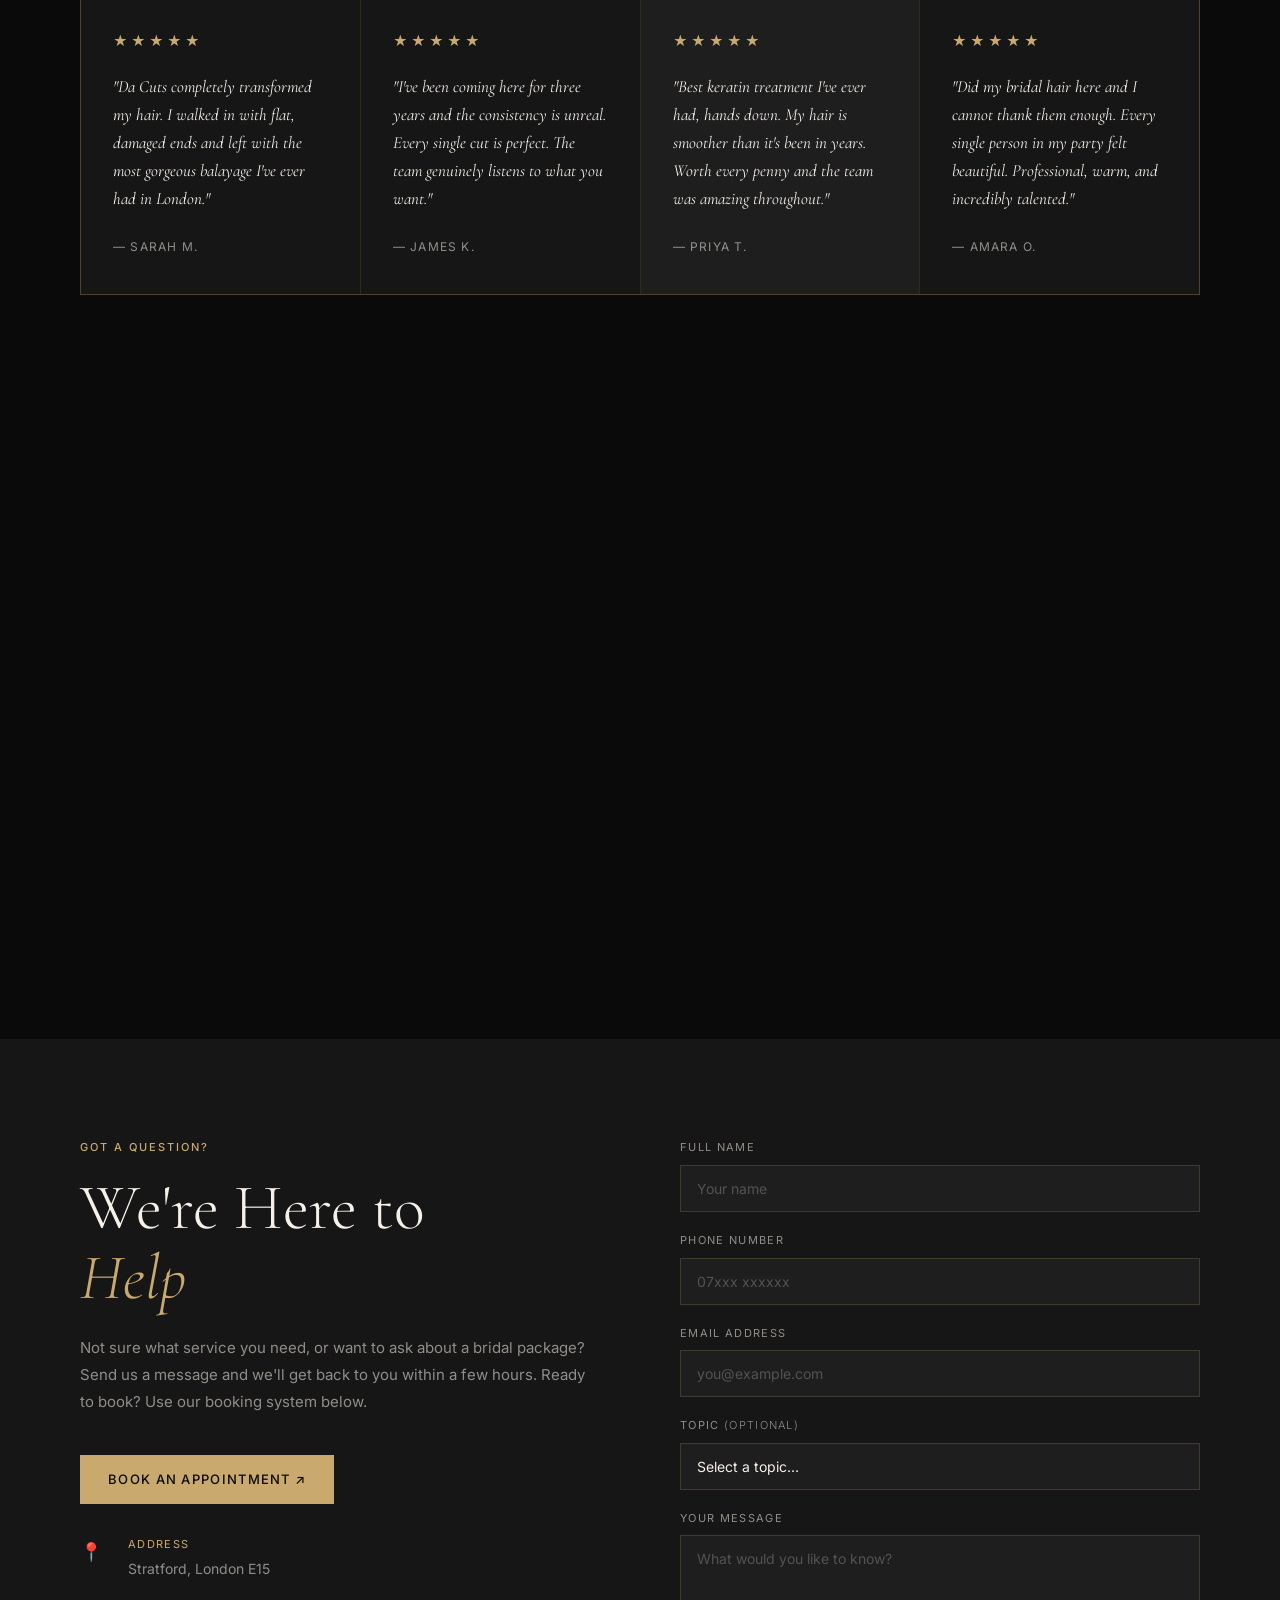
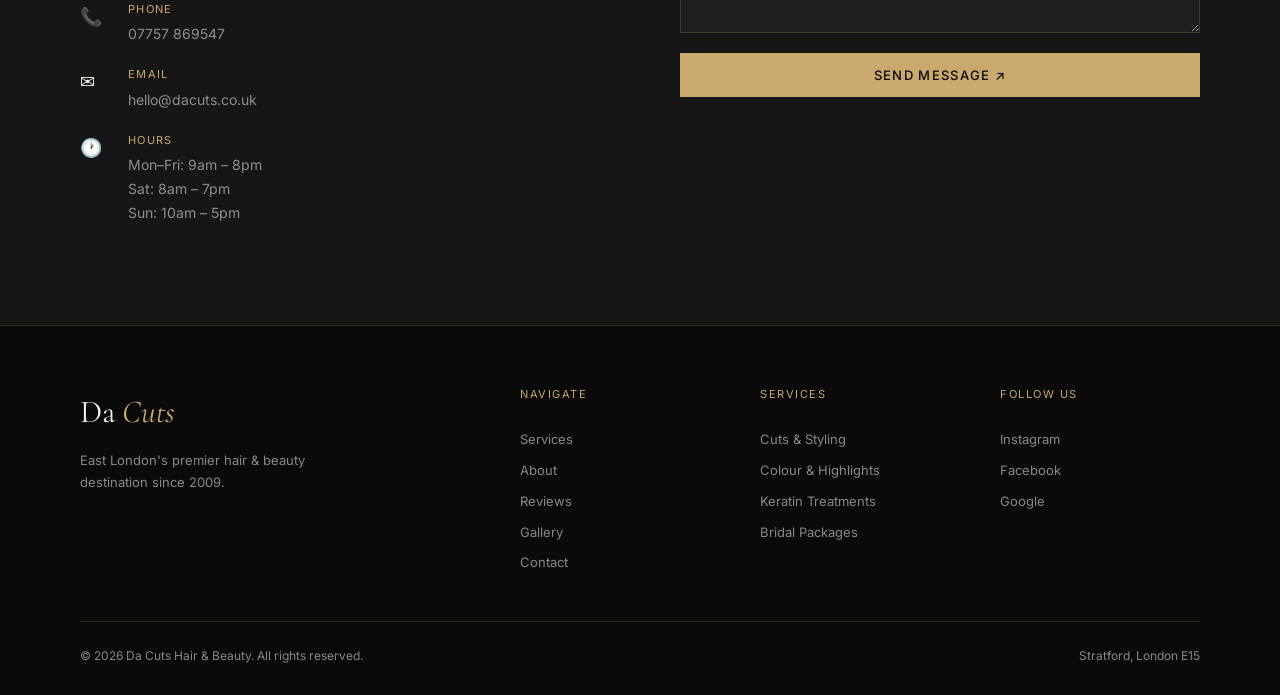
==== commit c2ff2c66: "Add files via upload" ====
--- a/index.html
+++ b/index.html
@@ -85,7 +85,7 @@
           Precision cuts, bold colour, and expert treatments — all under one roof in Stratford.
         </p>
         <div class="hero__actions">
-          <a href="#contact" class="btn btn--gold">Book Appointment ↗</a>
+          <a href="booking.html" class="btn btn--gold">Book Appointment ↗</a>
           <a href="#services" class="btn btn--ghost">Our Services</a>
         </div>
         <div class="hero__scroll-hint">
@@ -147,42 +147,42 @@
           <h3 class="service-card__title">Cuts &amp; Styling</h3>
           <p class="service-card__desc">Precision cuts tailored to your face shape and lifestyle</p>
           <span class="service-card__price">From £25</span>
-          <a href="#contact" class="service-card__link">Book Appointment →</a>
+          <a href="booking.html?service=Cuts+%26+Styling" class="service-card__link">Book Appointment →</a>
         </div>
         <div class="service-card">
           <span class="service-card__num">02</span>
           <h3 class="service-card__title">Colour &amp; Highlights</h3>
           <p class="service-card__desc">Balayage, ombré, full colour and creative highlights</p>
           <span class="service-card__price">From £75</span>
-          <a href="#contact" class="service-card__link">Book Appointment →</a>
+          <a href="booking.html?service=Colour+%26+Highlights" class="service-card__link">Book Appointment →</a>
         </div>
         <div class="service-card">
           <span class="service-card__num">03</span>
           <h3 class="service-card__title">Keratin Treatments</h3>
           <p class="service-card__desc">Smooth, frizz-free results that last up to six months</p>
           <span class="service-card__price">From £100</span>
-          <a href="#contact" class="service-card__link">Book Appointment →</a>
+          <a href="booking.html?service=Keratin+Treatment" class="service-card__link">Book Appointment →</a>
         </div>
         <div class="service-card">
           <span class="service-card__num">04</span>
           <h3 class="service-card__title">Blow Dry &amp; Finish</h3>
           <p class="service-card__desc">Salon-quality blowout for every occasion</p>
           <span class="service-card__price">From £35</span>
-          <a href="#contact" class="service-card__link">Book Appointment →</a>
+          <a href="booking.html?service=Blow+Dry+%26+Finish" class="service-card__link">Book Appointment →</a>
         </div>
         <div class="service-card">
           <span class="service-card__num">05</span>
           <h3 class="service-card__title">Bridal Packages</h3>
           <p class="service-card__desc">Bespoke hair and beauty packages for your perfect day</p>
           <span class="service-card__price">From £200</span>
-          <a href="#contact" class="service-card__link">Book Appointment →</a>
+          <a href="booking.html?service=Bridal+Package" class="service-card__link">Book Appointment →</a>
         </div>
         <div class="service-card">
           <span class="service-card__num">06</span>
           <h3 class="service-card__title">Eyebrow Threading</h3>
           <p class="service-card__desc">Defined, clean brows using traditional threading techniques</p>
           <span class="service-card__price">From £10</span>
-          <a href="#contact" class="service-card__link">Book Appointment →</a>
+          <a href="booking.html?service=Eyebrow+Threading" class="service-card__link">Book Appointment →</a>
         </div>
       </div>
       <div class="services__slider-nav">
@@ -193,7 +193,7 @@
       <p class="services__note">Full price list available at the salon — all consultations are free.</p>
       <div class="services__footer">
         <a href="services.html" class="btn btn--ghost services__view-all">View All Services →</a>
-        <a href="#contact" class="btn btn--gold">Book a Service ↗</a>
+        <a href="booking.html" class="btn btn--gold">Book a Service ↗</a>
       </div>
     </div>
   </section>
@@ -246,7 +246,7 @@
         <li>✦ Free colour consultations</li>
         <li>✦ No hidden charges, ever</li>
       </ul>
-      <a href="#contact" class="btn btn--gold">Book a Consultation ↗</a>
+      <a href="booking.html" class="btn btn--gold">Book a Consultation ↗</a>
     </div>
   </section>
 
@@ -325,9 +325,10 @@
     <div class="container">
       <div class="contact__grid">
         <div class="contact__left">
-          <p class="label">Get in Touch</p>
-          <h2 class="contact__headline">Ready for Your<br /><em>Transformation?</em></h2>
-          <p class="contact__body">Send us an enquiry and we will be back in touch within a few hours to confirm your appointment. Or just call — we love to chat.</p>
+          <p class="label">Got a Question?</p>
+          <h2 class="contact__headline">We're Here to<br /><em>Help</em></h2>
+          <p class="contact__body">Not sure what service you need, or want to ask about a bridal package? Send us a message and we'll get back to you within a few hours. Ready to book? Use our booking system below.</p>
+          <a href="booking.html" class="btn btn--gold" style="margin-bottom:32px">Book an Appointment ↗</a>
           <div class="contact__details">
             <div class="contact__detail">
               <span class="contact__icon">📍</span>
@@ -376,23 +377,24 @@
               <input type="email" id="email" name="email" placeholder="you@example.com" required />
             </div>
             <div class="form-group">
-              <label for="service">Service Interested In</label>
+              <label for="service">Topic <span style="color:var(--text-muted);font-weight:300">(optional)</span></label>
               <select id="service" name="service">
-                <option value="">Select a service…</option>
+                <option value="">Select a topic…</option>
                 <option>Cuts &amp; Styling</option>
                 <option>Colour &amp; Highlights</option>
                 <option>Keratin Treatment</option>
                 <option>Blow Dry &amp; Finish</option>
                 <option>Bridal Package</option>
                 <option>Eyebrow Threading</option>
+                <option>Pricing</option>
                 <option>Other / Not Sure</option>
               </select>
             </div>
             <div class="form-group">
-              <label for="message">Message (optional)</label>
-              <textarea id="message" name="message" rows="3" placeholder="Any additional details…"></textarea>
-            </div>
-            <button type="submit" class="btn btn--gold btn--full">Send Enquiry ↗</button>
+              <label for="message">Your Message</label>
+              <textarea id="message" name="message" rows="4" placeholder="What would you like to know?" required></textarea>
+            </div>
+            <button type="submit" class="btn btn--gold btn--full">Send Message ↗</button>
           </form>
         </div>
       </div>
@@ -417,10 +419,10 @@
         </div>
         <div class="footer__links">
           <p class="footer__links-heading">Services</p>
-          <a href="#contact">Cuts &amp; Styling</a>
-          <a href="#contact">Colour &amp; Highlights</a>
-          <a href="#contact">Keratin Treatments</a>
-          <a href="#contact">Bridal Packages</a>
+          <a href="booking.html">Cuts &amp; Styling</a>
+          <a href="booking.html">Colour &amp; Highlights</a>
+          <a href="booking.html">Keratin Treatments</a>
+          <a href="booking.html">Bridal Packages</a>
         </div>
         <div class="footer__social">
           <p class="footer__links-heading">Follow Us</p>
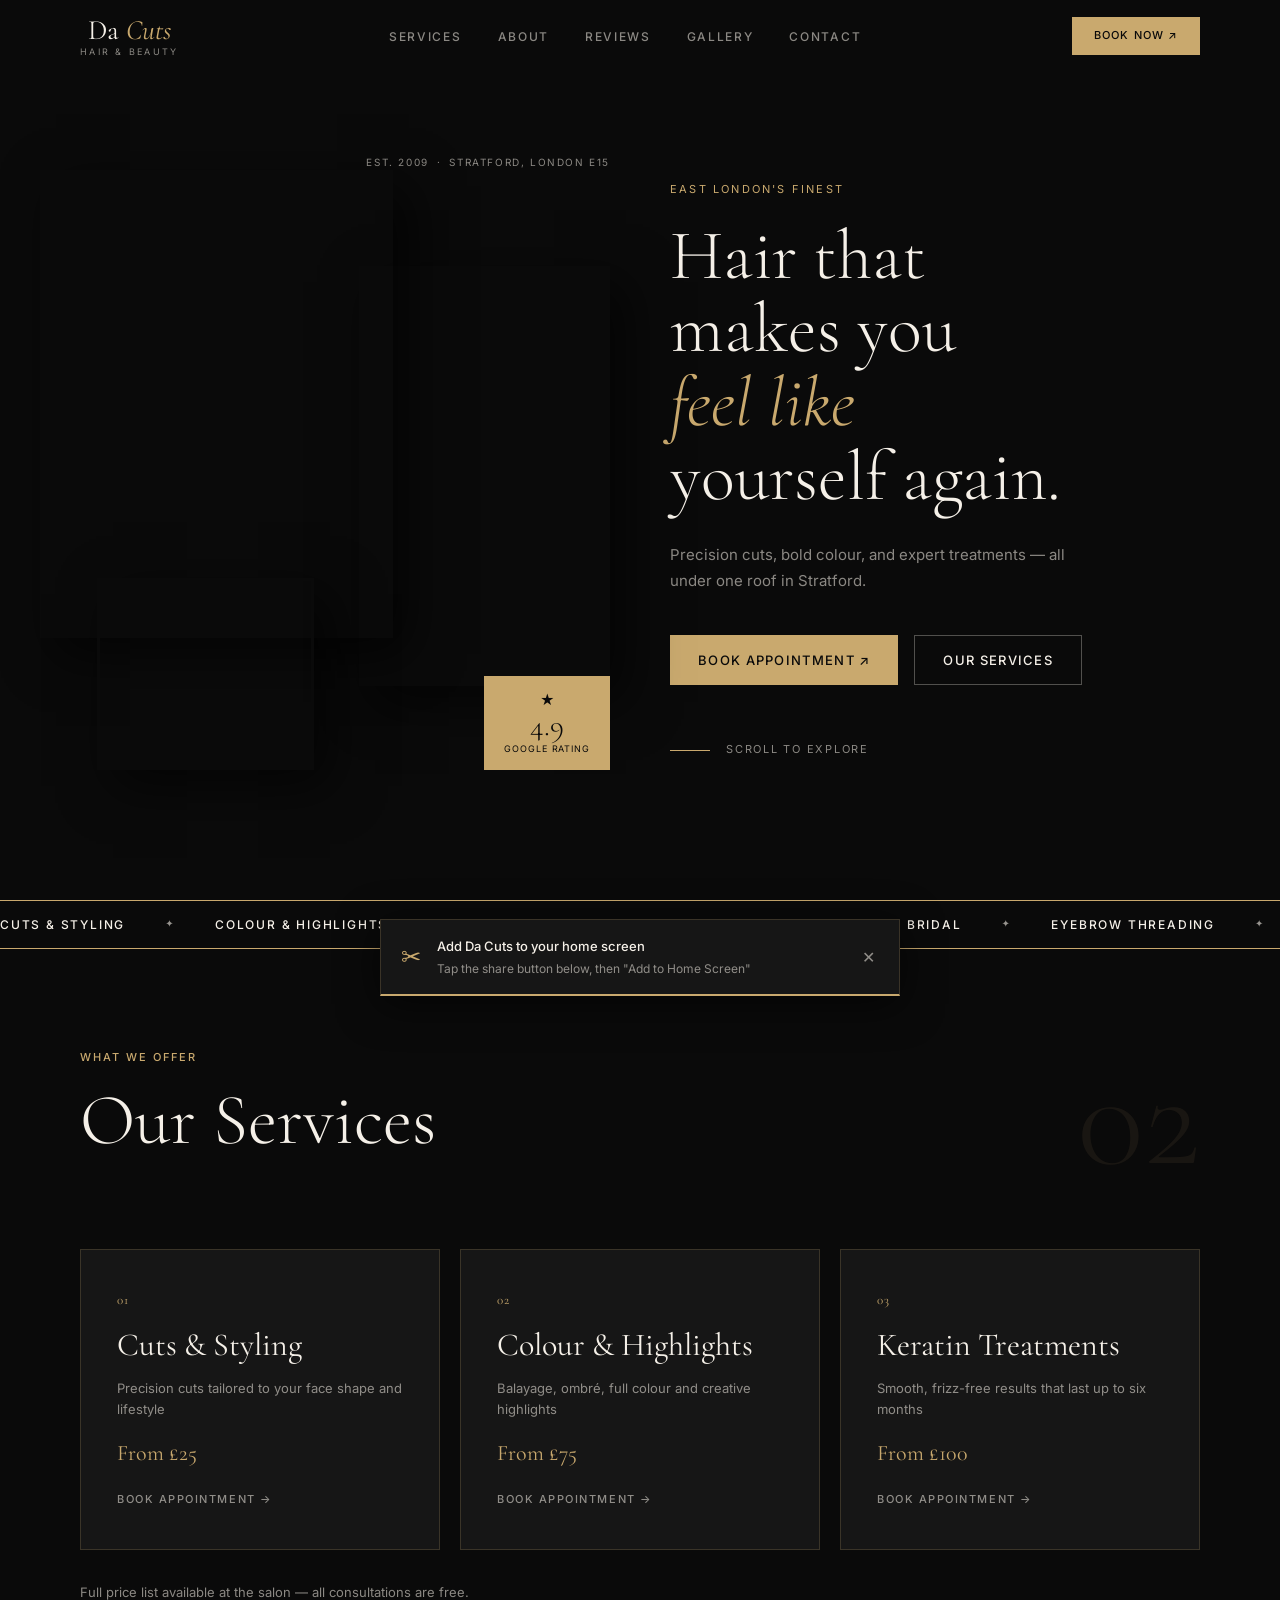
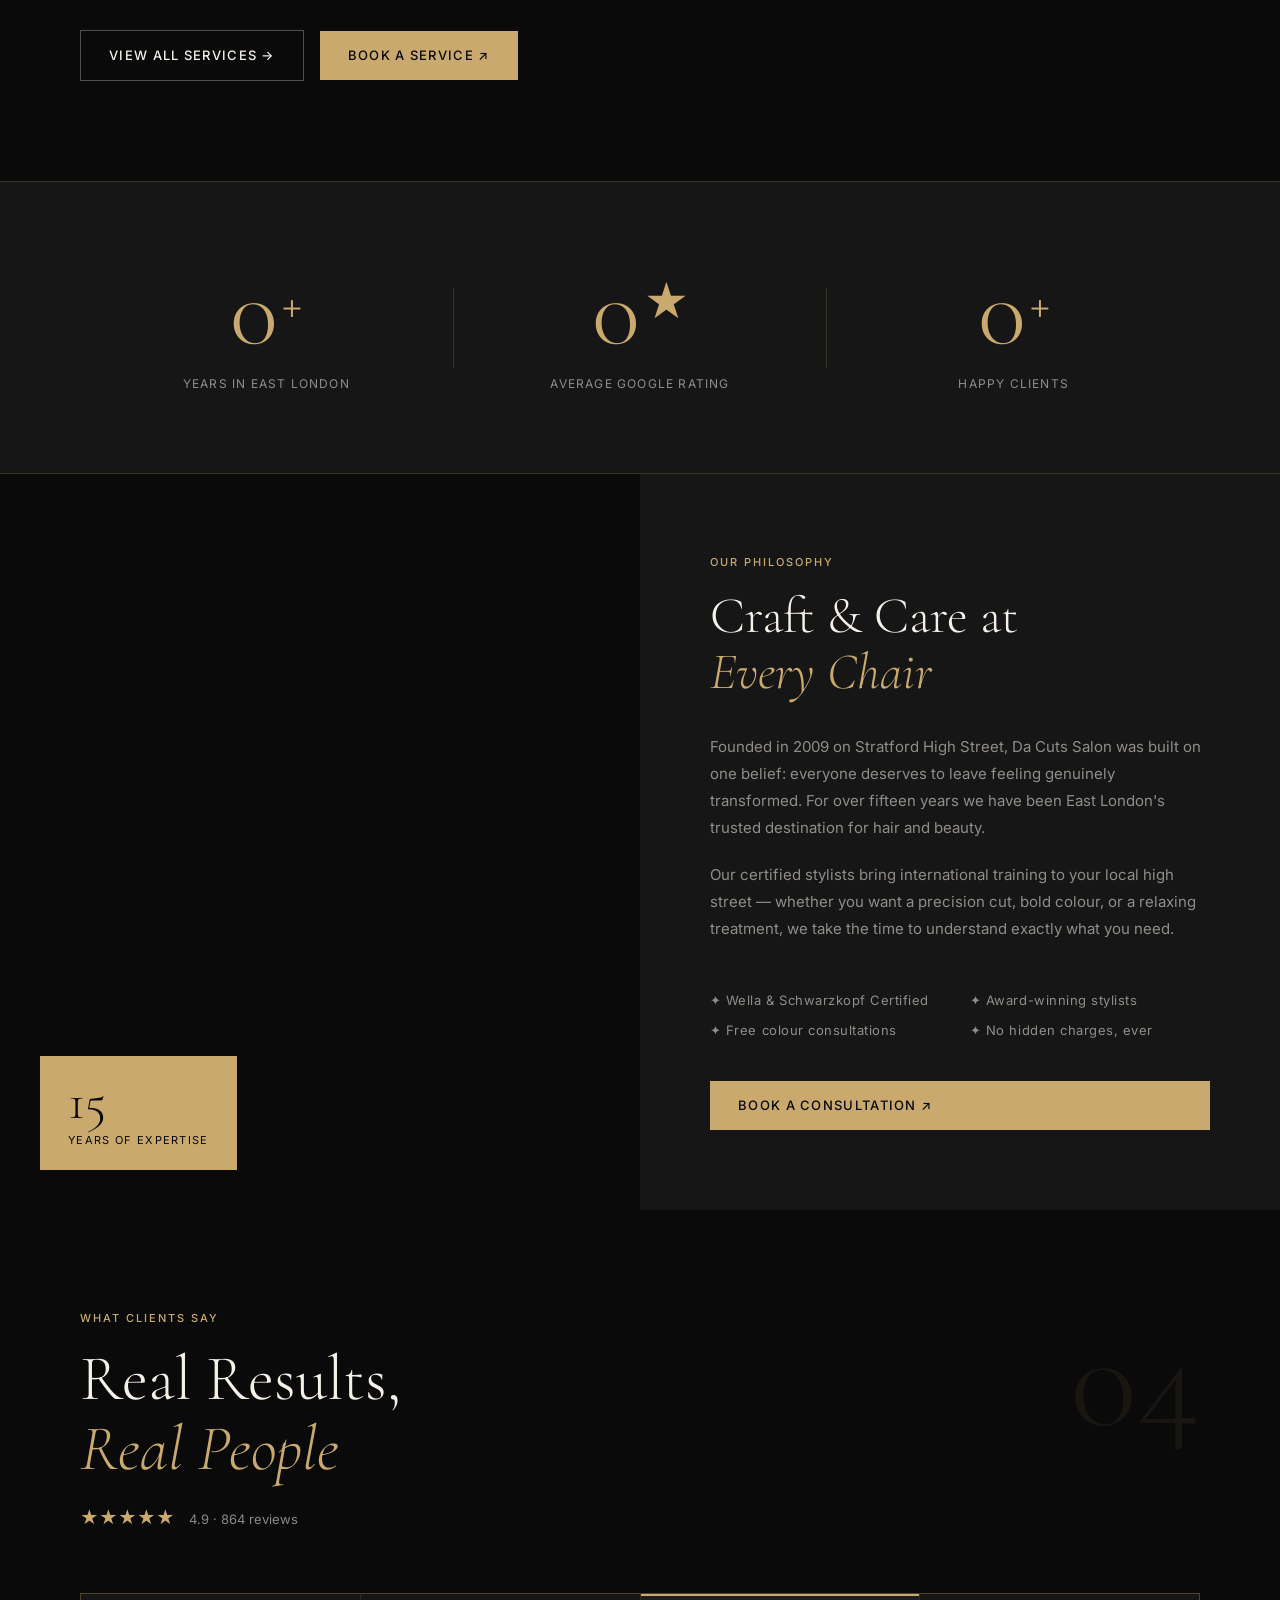
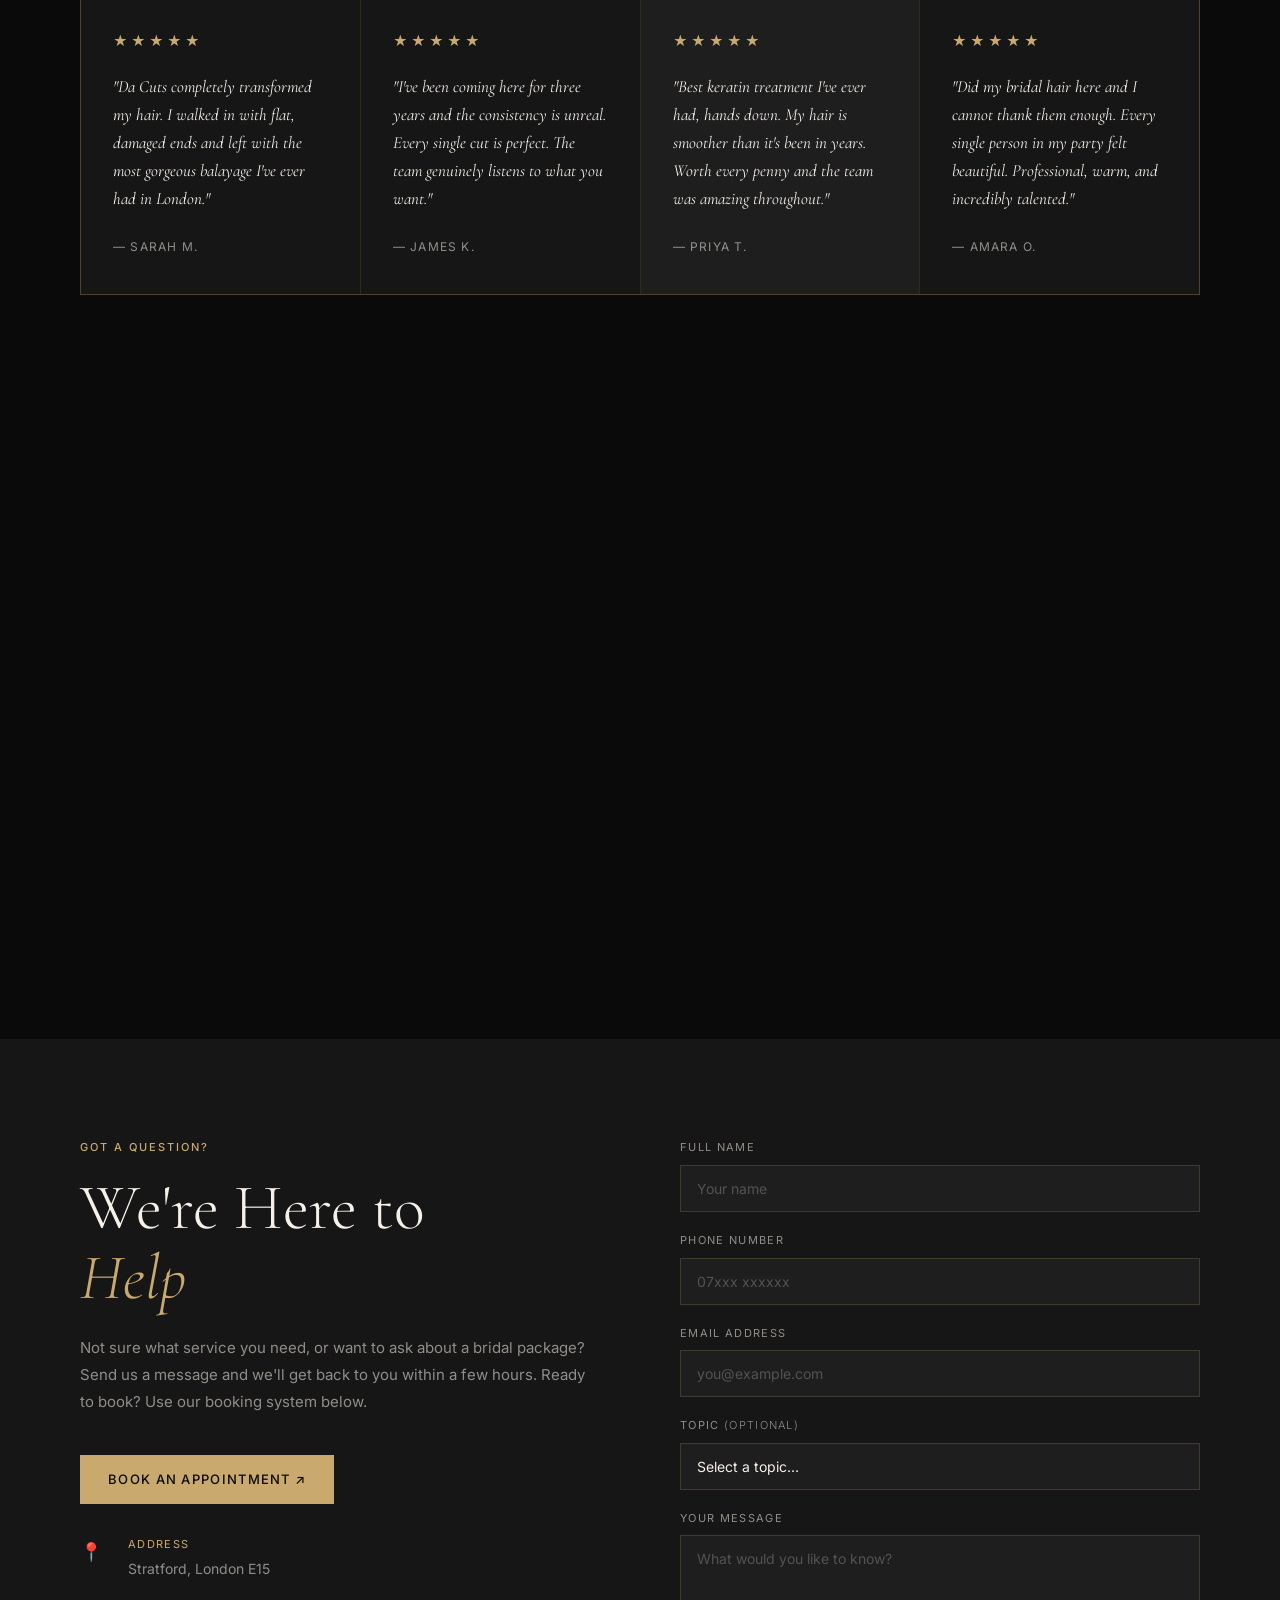
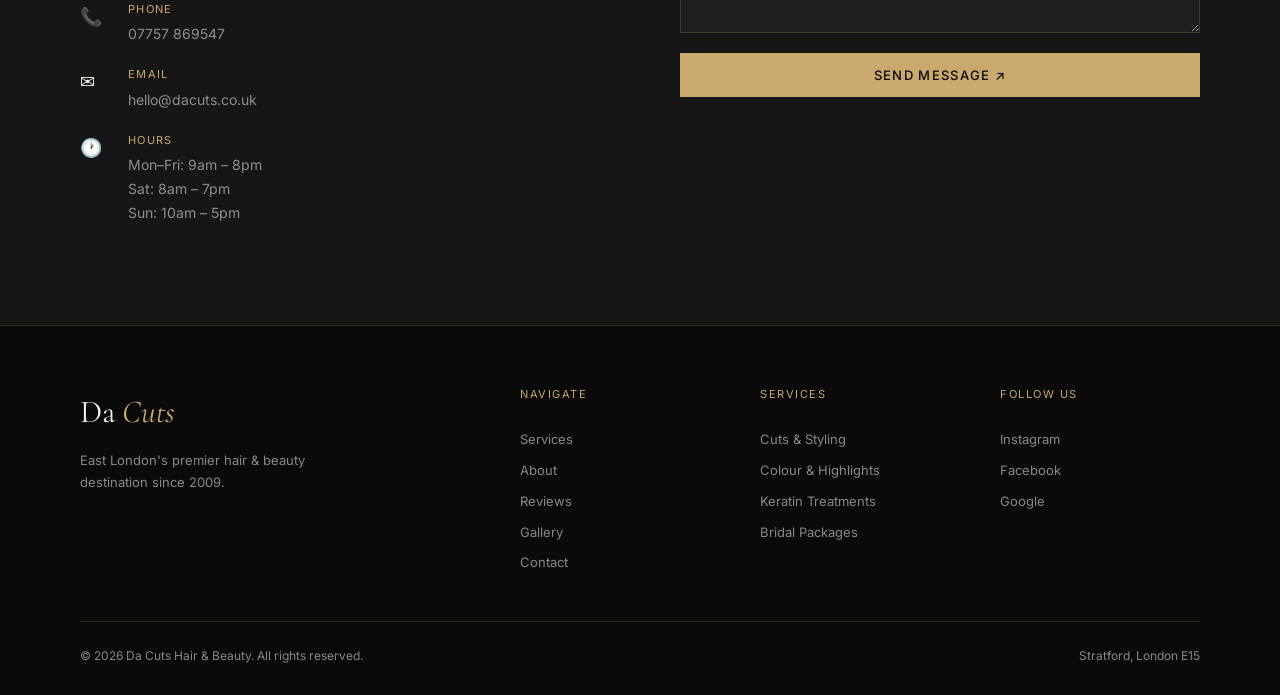
==== commit e5d1665d: "Add files via upload" ====
--- a/index.html
+++ b/index.html
@@ -185,11 +185,7 @@
           <a href="booking.html?service=Eyebrow+Threading" class="service-card__link">Book Appointment →</a>
         </div>
       </div>
-      <div class="services__slider-nav">
-        <button class="services__arrow services__arrow--prev" id="servicesPrev" aria-label="Previous">←</button>
-        <div class="services__slider-dots" id="servicesDots"></div>
-        <button class="services__arrow services__arrow--next" id="servicesNext" aria-label="Next">→</button>
-      </div>
+      
       <p class="services__note">Full price list available at the salon — all consultations are free.</p>
       <div class="services__footer">
         <a href="services.html" class="btn btn--ghost services__view-all">View All Services →</a>
--- a/styles.css
+++ b/styles.css
@@ -1181,6 +1181,9 @@
 }
 
 @media (max-width: 768px) {
+  /* Prevent iOS auto-zoom on input focus */
+  input, select, textarea { font-size: 16px !important; }
+
   .container { padding: 0 24px; }
 
   .nav__inner { padding: 0 24px; }
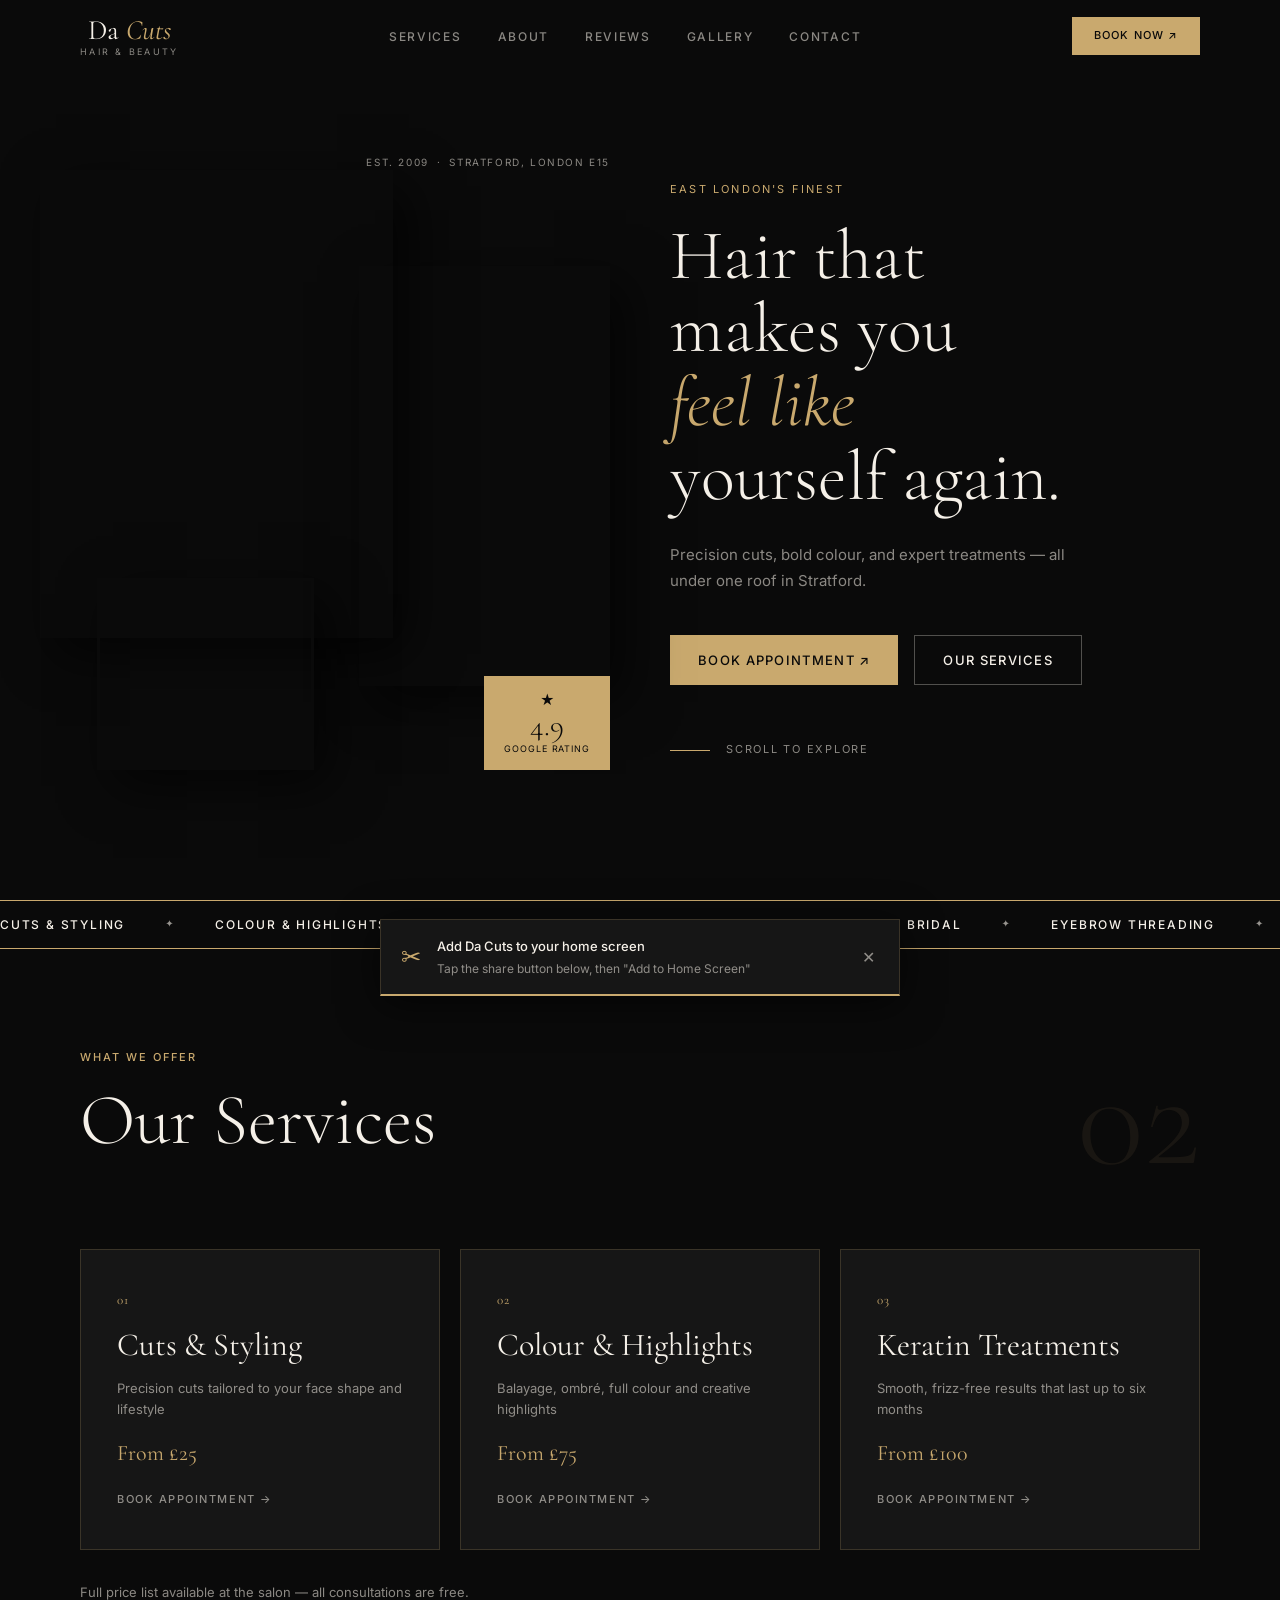
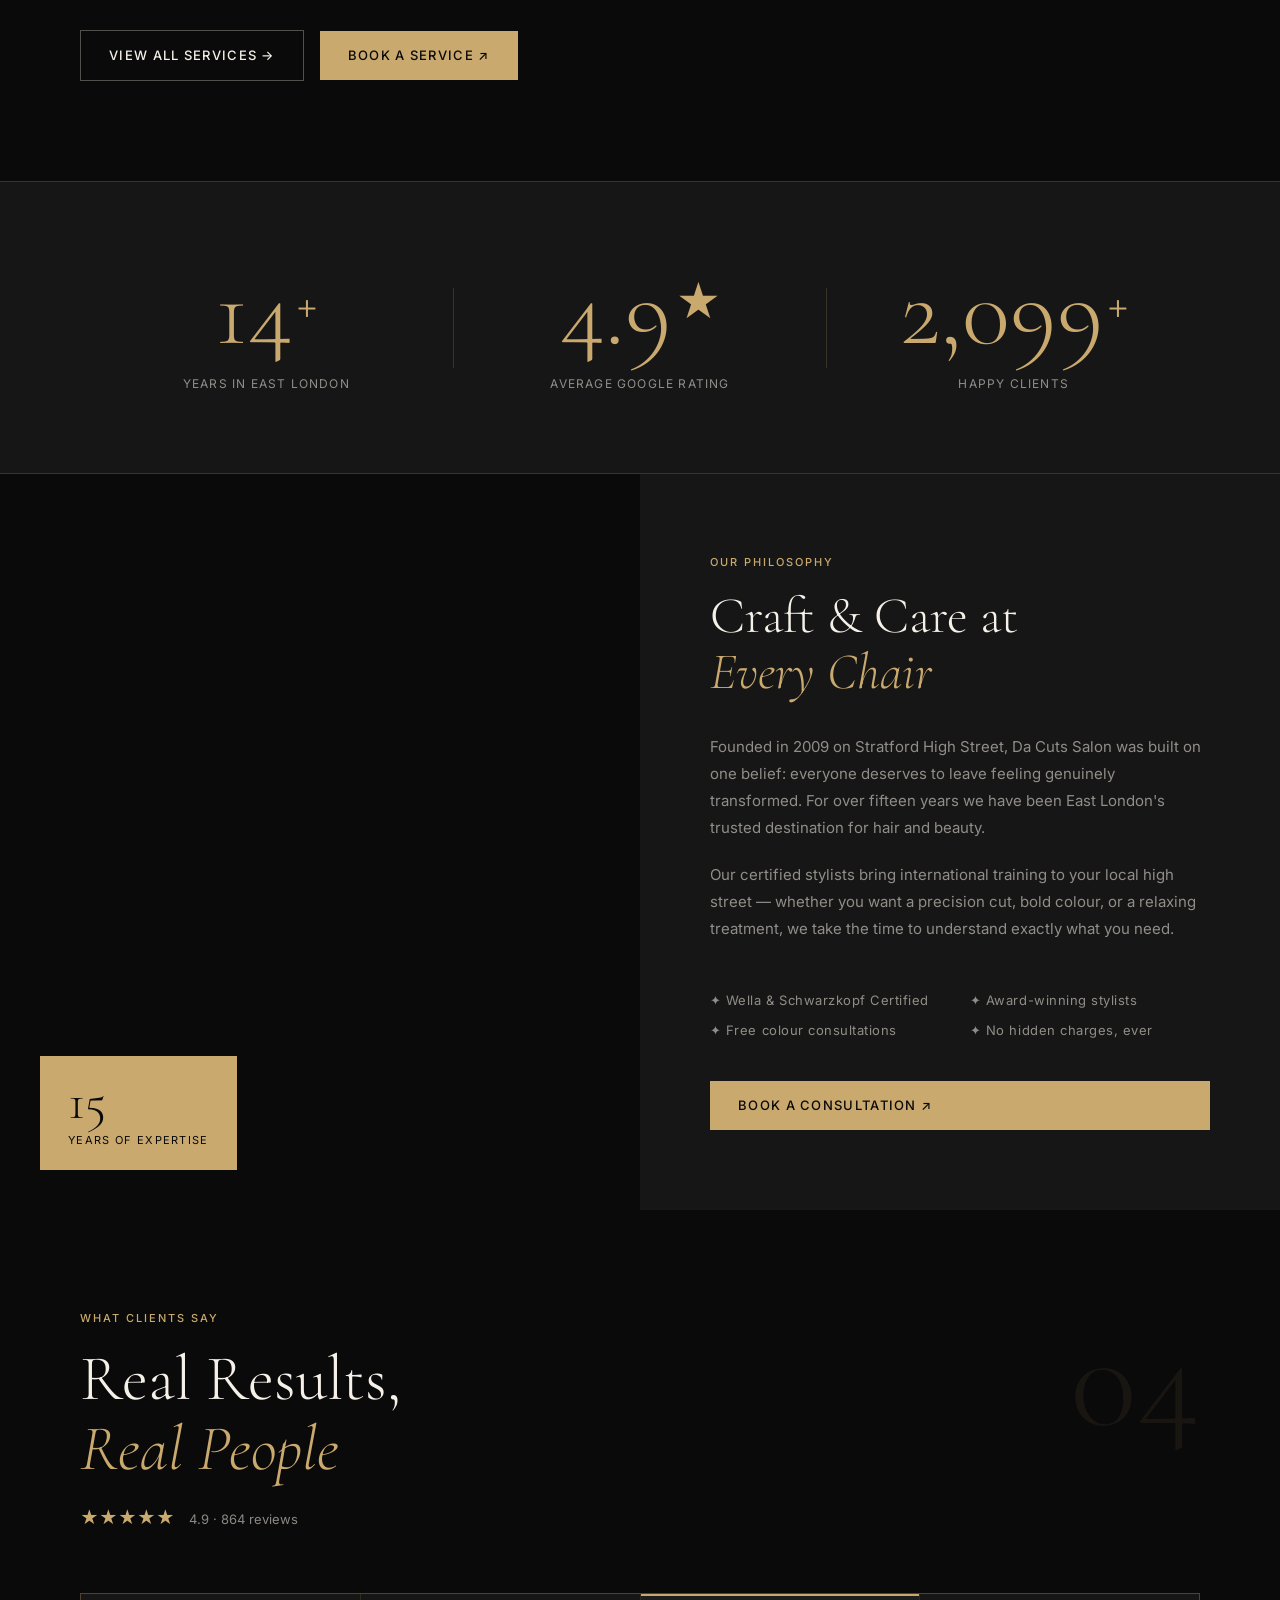
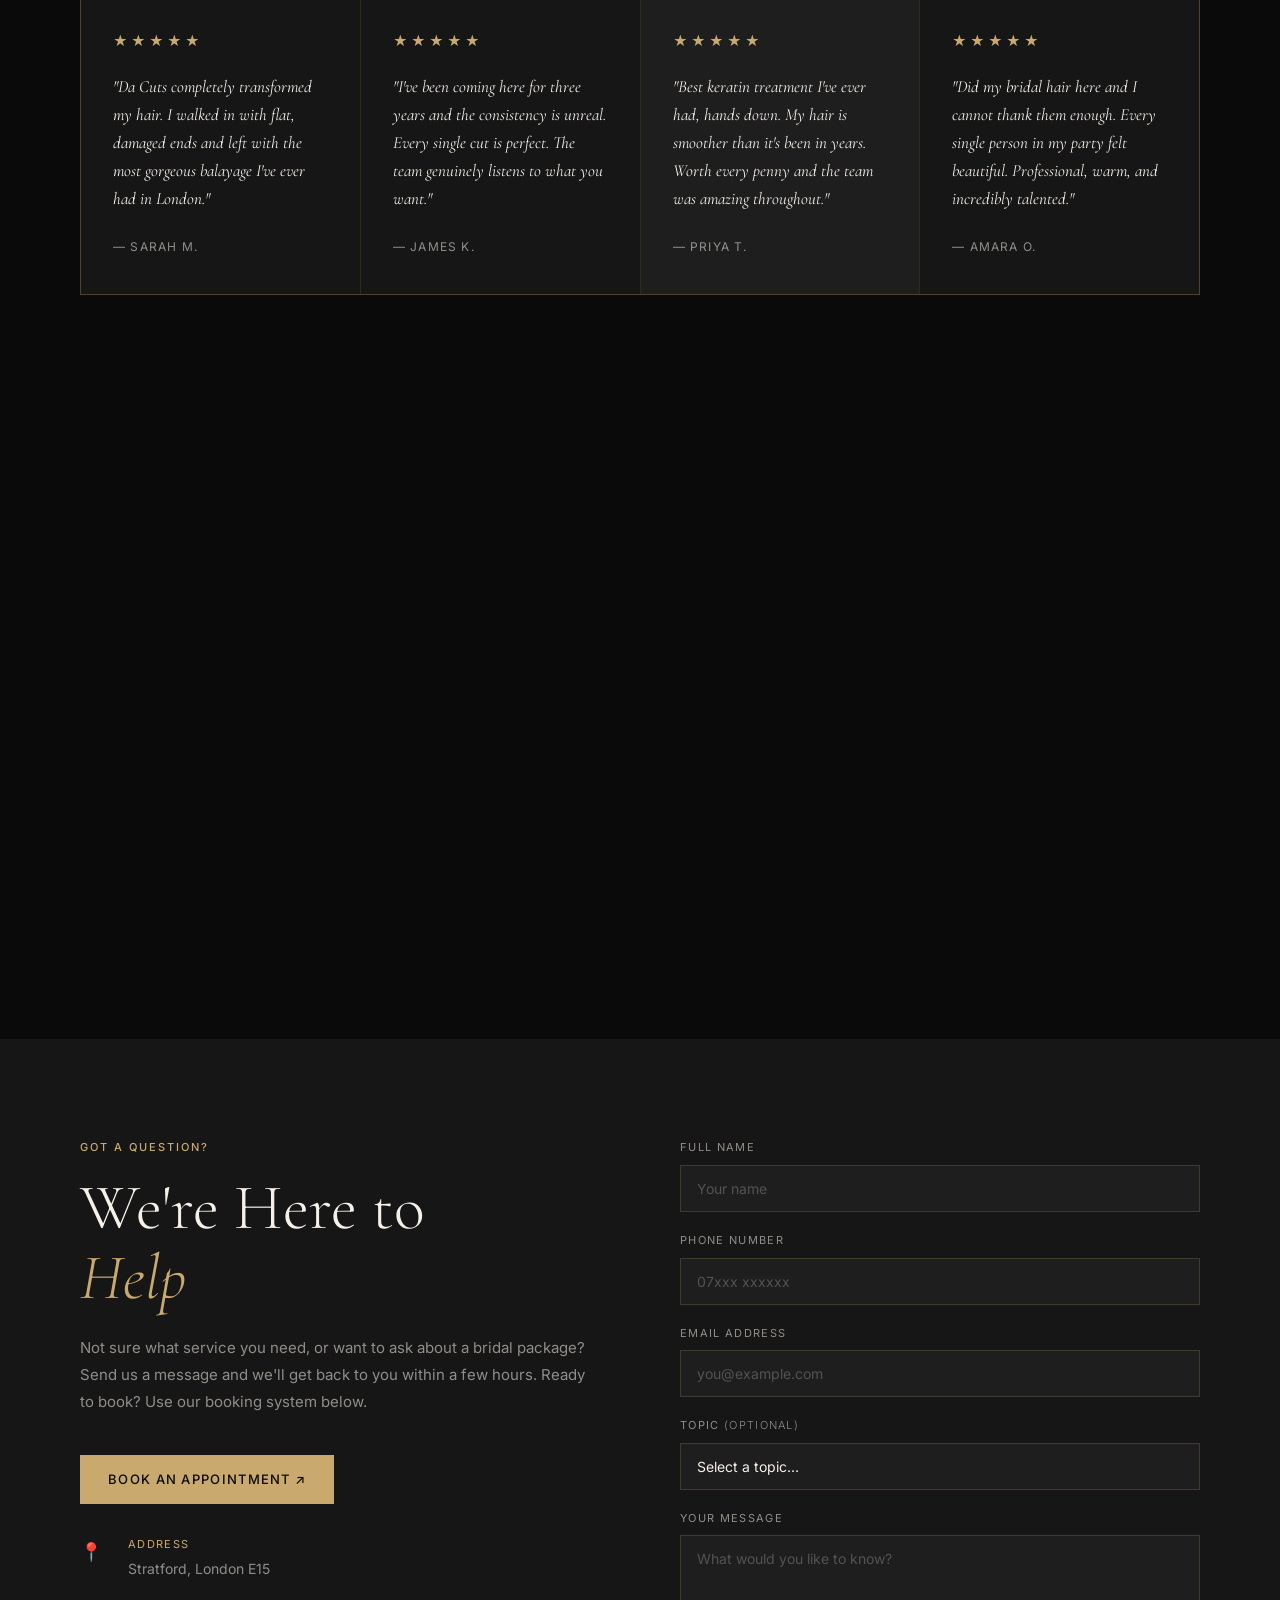
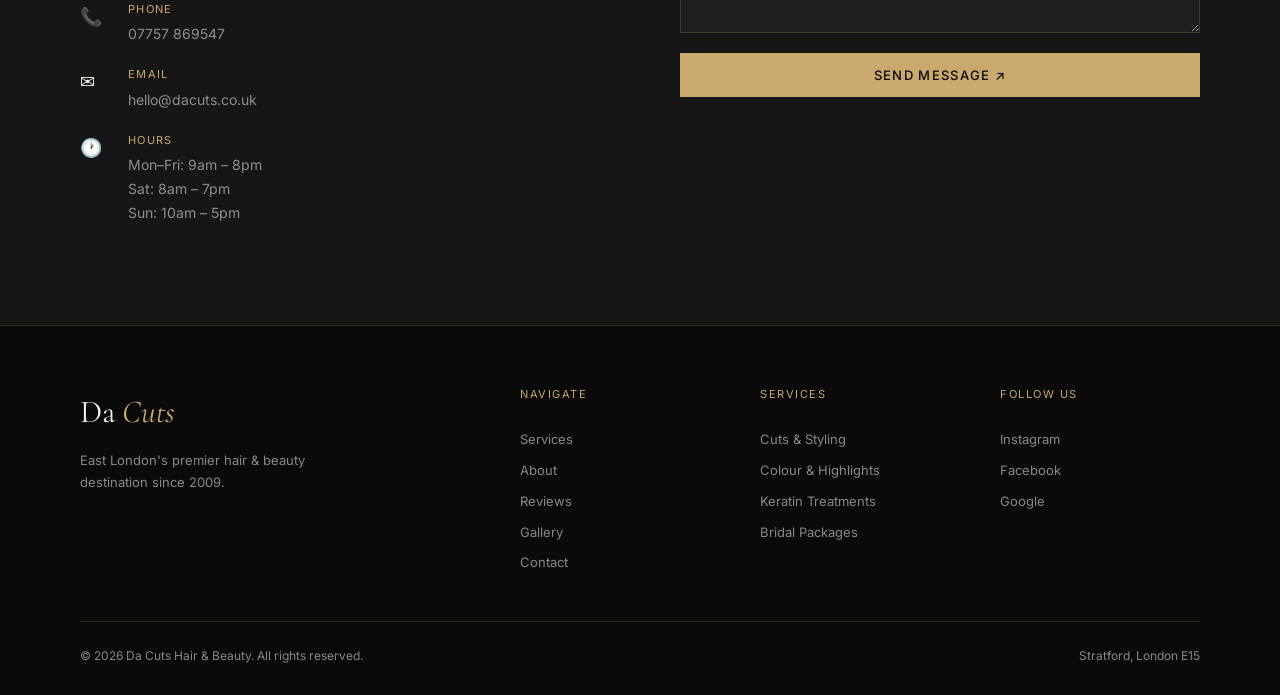
==== commit 35b9a07b: "Add files via upload" ====
--- a/index.html
+++ b/index.html
@@ -185,7 +185,13 @@
           <a href="booking.html?service=Eyebrow+Threading" class="service-card__link">Book Appointment →</a>
         </div>
       </div>
-      
+      <!-- Mobile slider nav -->
+      <div class="services__slider-nav" id="servicesSliderNav">
+        <button class="services__arrow" id="servicesPrev" aria-label="Previous service">←</button>
+        <div class="services__slider-dots" id="servicesDots"></div>
+        <button class="services__arrow" id="servicesNext" aria-label="Next service">→</button>
+      </div>
+     
       <p class="services__note">Full price list available at the salon — all consultations are free.</p>
       <div class="services__footer">
         <a href="services.html" class="btn btn--ghost services__view-all">View All Services →</a>
@@ -220,7 +226,7 @@
   </section>
 
   <!-- PHOTO FEATURE -->
-  <section class="photo-feature">
+  <section class="photo-feature" id="about">
     <div class="photo-feature__image">
       <div class="photo-feature__badge">
         <span class="photo-feature__badge-number">15</span>
